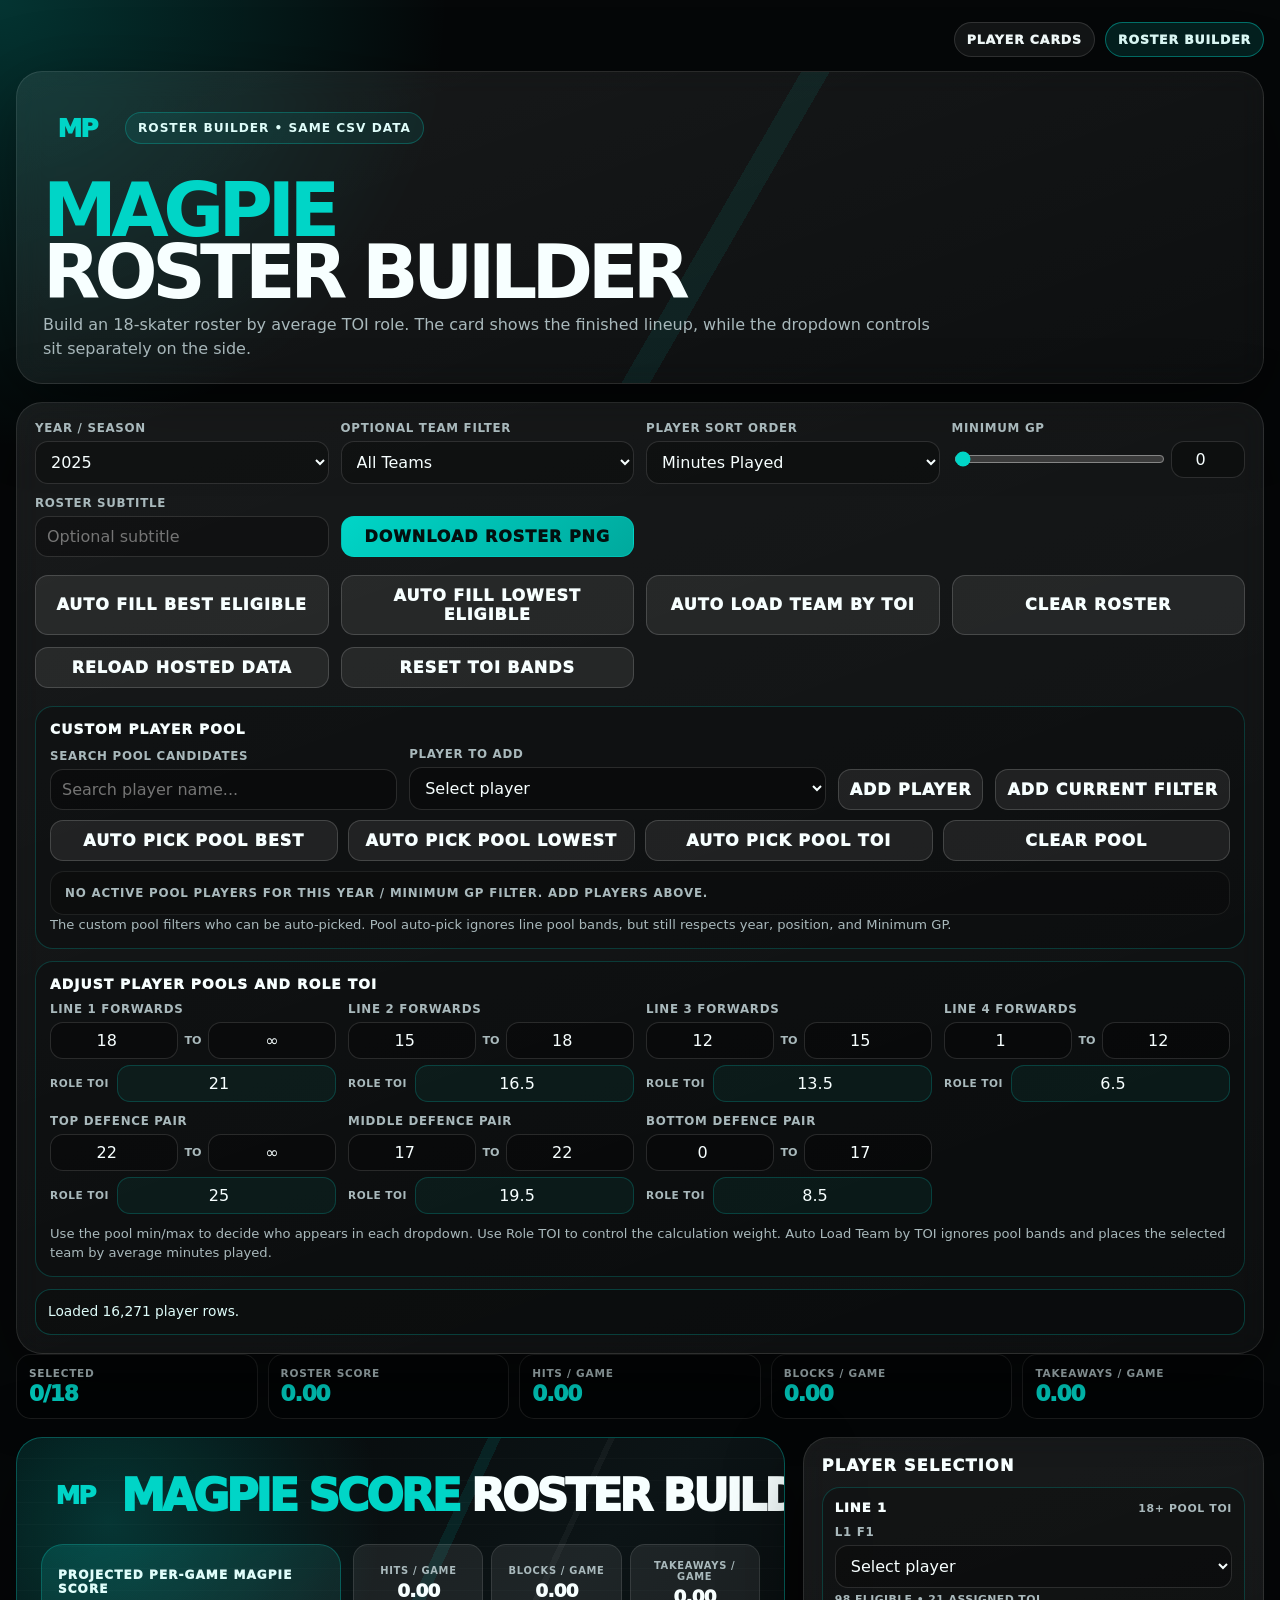
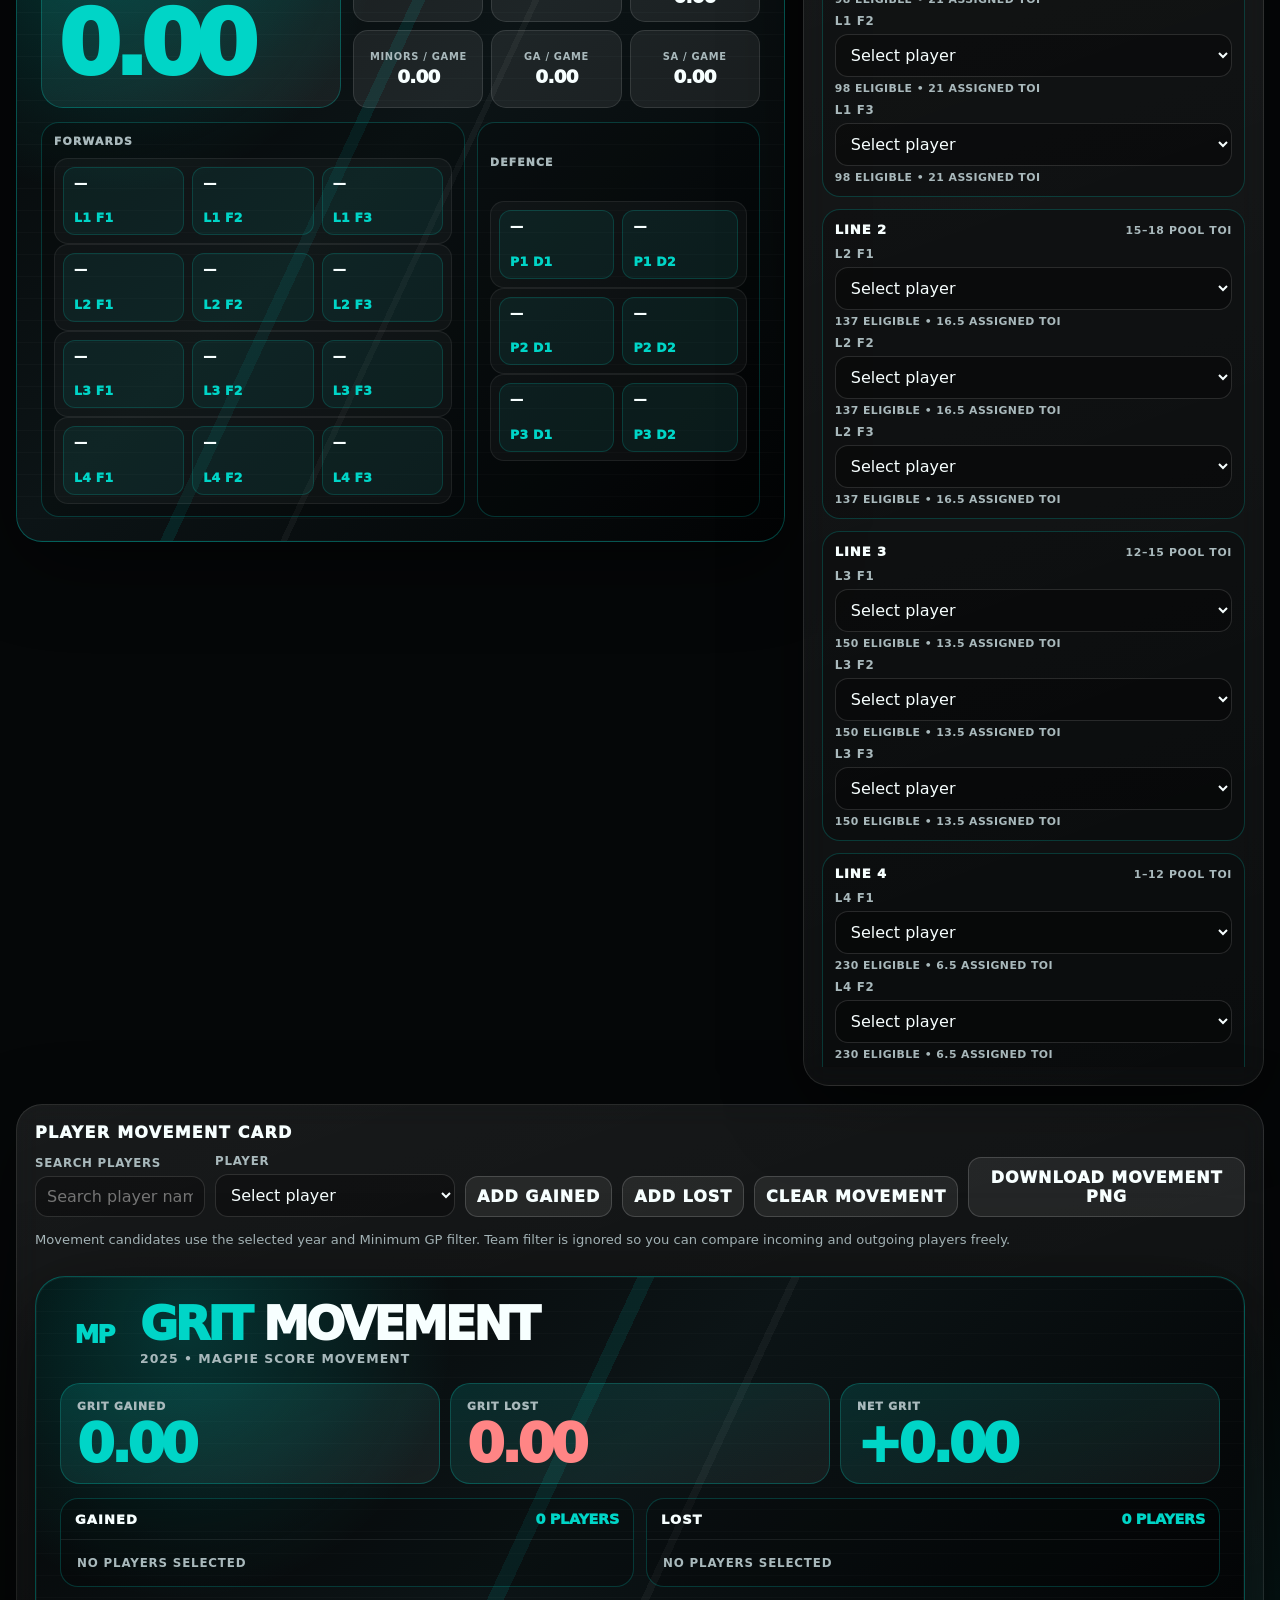
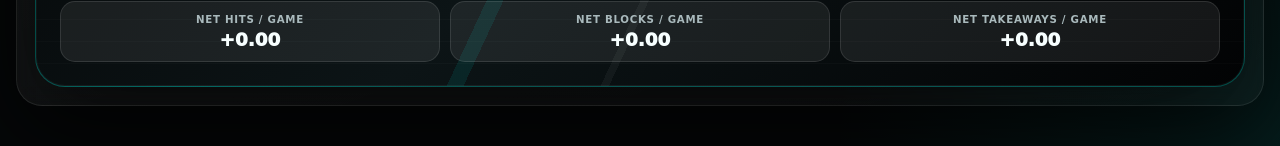
==== roster-builder.html @ d76a2ea8 "Update roster-builder.html" ====
<!DOCTYPE html>
<html lang="en">
<head>
  <meta charset="UTF-8" />
  <meta name="viewport" content="width=device-width, initial-scale=1.0" />
  <title>Magpie Score Roster Builder</title>
  <style>
    :root {
      --black: #050708;
      --black-2: #0b1012;
      --white: #f7ffff;
      --muted: #a9b9bc;
      --teal: #00d5c7;
      --teal-dark: #008b82;
      --border: rgba(0,213,199,.28);
      --shadow: 0 24px 80px rgba(0,0,0,.45);
    }

    * { box-sizing: border-box; }
    html, body { min-height: 100%; }
    body {
      margin: 0;
      font-family: Inter, ui-sans-serif, system-ui, -apple-system, BlinkMacSystemFont, "Segoe UI", sans-serif;
      background:
        radial-gradient(circle at top left, rgba(0,213,199,.22), transparent 28rem),
        radial-gradient(circle at bottom right, rgba(0,213,199,.10), transparent 28rem),
        var(--black);
      color: var(--white);
    }

    .wrap { width: min(100vw - 32px, 1500px); margin: 0 auto; padding: 22px 0 40px; }
    .site-nav {
      display: flex;
      justify-content: flex-end;
      gap: 10px;
      margin-bottom: 14px;
      flex-wrap: wrap;
    }
    .site-nav a {
      color: var(--white);
      text-decoration: none;
      text-transform: uppercase;
      letter-spacing: .07em;
      font-weight: 950;
      font-size: .78rem;
      border: 1px solid rgba(255,255,255,.13);
      background: rgba(255,255,255,.06);
      border-radius: 999px;
      padding: 9px 12px;
    }
    .site-nav a.active {
      border-color: rgba(0,213,199,.45);
      background: rgba(0,213,199,.12);
      color: #dffdfa;
    }

    .hero, .panel, .roster-card {
      border: 1px solid rgba(255,255,255,.1);
      background: linear-gradient(160deg, rgba(255,255,255,.08), rgba(255,255,255,.035));
      border-radius: 26px;
      box-shadow: var(--shadow);
      backdrop-filter: blur(14px);
    }

    .hero {
      padding: 22px 26px;
      position: relative;
      overflow: hidden;
      margin-bottom: 18px;
    }
    .hero:before {
      content: "";
      position: absolute;
      inset: 0;
      background: linear-gradient(120deg, transparent 0 55%, rgba(0,213,199,.08) 55% 57%, transparent 57%);
      pointer-events: none;
    }
    .brand-row { position: relative; display: flex; gap: 14px; align-items: center; }
    .brand-logo, .card-logo {
      width: 68px;
      height: 68px;
      display: grid;
      place-items: center;
      overflow: visible;
      flex: 0 0 68px;
    }
    .brand-logo img, .card-logo img {
      width: 100%;
      height: 100%;
      object-fit: contain;
      display: block;
    }
    .brand-logo span, .card-logo span {
      color: var(--teal);
      font-weight: 1000;
      font-size: 1.55rem;
      letter-spacing: -.08em;
    }
    .pill {
      display: inline-flex;
      align-items: center;
      border: 1px solid rgba(0,213,199,.28);
      background: rgba(0,213,199,.09);
      color: #dffdfa;
      padding: 8px 12px;
      border-radius: 999px;
      text-transform: uppercase;
      letter-spacing: .08em;
      font-weight: 900;
      font-size: .76rem;
    }
    h1 {
      position: relative;
      z-index: 1;
      margin: 18px 0 8px;
      font-size: clamp(2.4rem, 5.8vw, 5.4rem);
      line-height: .84;
      letter-spacing: -.075em;
      text-transform: uppercase;
    }
    h1 .accent { color: var(--teal); }
    .tagline {
      position: relative;
      z-index: 1;
      max-width: 900px;
      color: var(--muted);
      line-height: 1.5;
      margin: 0;
    }

    .top-controls {
      display: grid;
      grid-template-columns: repeat(4, minmax(0, 1fr));
      gap: 12px;
      margin-bottom: 18px;
    }
    .panel { padding: 18px; }
    label {
      display: block;
      color: var(--muted);
      font-size: .74rem;
      font-weight: 850;
      text-transform: uppercase;
      letter-spacing: .06em;
      margin: 0 0 6px;
    }
    input, select, button {
      font: inherit;
      border-radius: 13px;
      border: 1px solid rgba(255,255,255,.13);
      background: rgba(0,0,0,.26);
      color: var(--white);
      padding: 10px 11px;
      width: 100%;
      min-width: 0;
    }
    button {
      cursor: pointer;
      border: 1px solid rgba(0,213,199,.45);
      background: linear-gradient(135deg, var(--teal), #00a99d);
      color: #03100f;
      font-weight: 1000;
      text-transform: uppercase;
      letter-spacing: .06em;
      transition: transform .12s ease, filter .12s ease;
    }
    button:hover { transform: translateY(-1px); filter: brightness(1.05); }
    button.secondary { background: rgba(255,255,255,.075); color: var(--white); border-color: rgba(255,255,255,.16); }
    .mini-note { color: var(--muted); font-size: .82rem; line-height: 1.45; }

    .summary-grid {
      display: grid;
      grid-template-columns: repeat(5, minmax(0, 1fr));
      gap: 10px;
      margin-bottom: 18px;
    }
    .metric {
      border: 1px solid rgba(255,255,255,.1);
      background: rgba(0,0,0,.24);
      border-radius: 15px;
      padding: 12px;
    }
    .metric .k {
      color: var(--muted);
      text-transform: uppercase;
      letter-spacing: .07em;
      font-size: .66rem;
      font-weight: 900;
    }
    .metric .v {
      color: var(--teal);
      font-weight: 1000;
      font-size: 1.35rem;
      letter-spacing: -.05em;
      margin-top: 2px;
    }

    .builder-grid {
      display: grid;
      grid-template-columns: minmax(0, 1.25fr) minmax(360px, .75fr);
      gap: 18px;
      align-items: start;
    }

    .roster-card {
      position: relative;
      overflow: hidden;
      padding: 24px;
      background:
        radial-gradient(circle at 12% 12%, rgba(0,213,199,.21), transparent 17rem),
        linear-gradient(135deg, #050708 0%, #0c1416 47%, #020304 100%);
      border-color: rgba(0,213,199,.34);
    }
    .roster-card:before {
      content: "";
      position: absolute;
      inset: 0;
      background:
        linear-gradient(115deg, transparent 0 43%, rgba(0,213,199,.14) 43% 44.2%, transparent 44.2% 54%, rgba(255,255,255,.06) 54% 54.6%, transparent 54.6%),
        repeating-linear-gradient(0deg, rgba(255,255,255,.033) 0 1px, transparent 1px 22px);
      opacity: .72;
      pointer-events: none;
    }
    .roster-card-content {
      position: relative;
      z-index: 1;
      display: grid;
      gap: 14px;
    }
    .roster-card-top {
      display: flex;
      align-items: center;
      gap: 12px;
      min-width: 0;
    }
    .card-title {
      font-size: clamp(2rem, 4vw, 3.65rem);
      line-height: .9;
      font-weight: 1000;
      letter-spacing: -.065em;
      text-transform: uppercase;
      color: var(--white);
    }
    .card-subtitle {
      margin-top: 4px;
      color: var(--muted);
      text-transform: uppercase;
      letter-spacing: .08em;
      font-weight: 900;
      font-size: .78rem;
    }

    .card-main-grid {
      display: grid;
      grid-template-columns: minmax(0, .85fr) minmax(0, 1.15fr);
      gap: 12px;
      align-items: stretch;
    }
    .score-panel {
      padding: 16px;
      border-radius: 22px;
      background: linear-gradient(160deg, rgba(0,213,199,.16), rgba(255,255,255,.06));
      border: 1px solid rgba(0,213,199,.28);
      display: flex;
      flex-direction: column;
      justify-content: center;
      min-height: 170px;
    }
    .score-label {
      color: #dffdfa;
      font-size: .75rem;
      text-transform: uppercase;
      letter-spacing: .09em;
      font-weight: 1000;
    }
    .score-value {
      margin-top: 10px;
      color: var(--teal);
      font-size: clamp(3.6rem, 7vw, 6.25rem);
      line-height: .86;
      font-weight: 1000;
      letter-spacing: -.08em;
    }
    .score-note {
      margin-top: 8px;
      color: var(--white);
      font-size: .76rem;
      text-transform: uppercase;
      letter-spacing: .06em;
      font-weight: 900;
    }
    .stat-grid {
      display: grid;
      grid-template-columns: repeat(3, minmax(0, 1fr));
      gap: 8px;
    }
    .stat-box {
      padding: 10px;
      min-height: 78px;
      border-radius: 15px;
      background: rgba(255,255,255,.075);
      border: 1px solid rgba(255,255,255,.11);
      text-align: center;
      display: flex;
      flex-direction: column;
      justify-content: center;
    }
    .stat-label {
      color: var(--muted);
      font-size: .62rem;
      text-transform: uppercase;
      letter-spacing: .07em;
      font-weight: 900;
    }
    .stat-value {
      margin-top: 6px;
      color: var(--white);
      font-size: 1.15rem;
      line-height: 1;
      font-weight: 1000;
      letter-spacing: -.04em;
    }

    .lineup-card-grid {
      display: grid;
      grid-template-columns: minmax(0, 1.35fr) minmax(0, .9fr);
      gap: 12px;
    }
    .lineup-section {
      border: 1px solid rgba(0,213,199,.22);
      background: rgba(0,0,0,.20);
      border-radius: 18px;
      padding: 12px;
      display: grid;
      gap: 10px;
    }
    .lineup-section-title {
      color: var(--white);
      text-transform: uppercase;
      letter-spacing: .08em;
      font-size: .86rem;
      font-weight: 1000;
      display: flex;
      justify-content: space-between;
      gap: 10px;
      align-items: center;
    }
    .lineup-section-title span:last-child {
      color: var(--muted);
      font-size: .68rem;
      white-space: nowrap;
    }
    .lineup-line {
      display: grid;
      grid-template-columns: 64px repeat(3, minmax(0, 1fr));
      gap: 8px;
      align-items: stretch;
      padding: 8px;
      border-radius: 14px;
      background: rgba(255,255,255,.035);
      border: 1px solid rgba(255,255,255,.07);
    }
    .lineup-line.defence {
      grid-template-columns: 64px repeat(2, minmax(0, 1fr));
    }
    .line-label {
      color: var(--muted);
      text-transform: uppercase;
      letter-spacing: .08em;
      font-weight: 1000;
      font-size: .68rem;
      align-self: center;
    }
    .player-pill {
      min-width: 0;
      border-radius: 12px;
      padding: 8px 9px;
      background: rgba(0,213,199,.07);
      border: 1px solid rgba(0,213,199,.18);
    }
    .player-name {
      color: var(--white);
      font-weight: 950;
      font-size: .82rem;
      line-height: 1.05;
      white-space: nowrap;
      overflow: hidden;
      text-overflow: ellipsis;
    }
    .player-meta {
      margin-top: 4px;
      color: var(--muted);
      font-size: .66rem;
      font-weight: 850;
      text-transform: uppercase;
      letter-spacing: .04em;
      white-space: nowrap;
      overflow: hidden;
      text-overflow: ellipsis;
    }

    .selection-panel {
      display: grid;
      gap: 12px;
      max-height: 1180px;
      overflow: auto;
    }
    .section-title {
      margin: 0 0 12px;
      color: var(--white);
      text-transform: uppercase;
      letter-spacing: .08em;
      font-size: 1rem;
      font-weight: 1000;
    }
    .selector-group {
      border: 1px solid rgba(0,213,199,.22);
      background: rgba(0,0,0,.20);
      border-radius: 18px;
      padding: 12px;
    }
    .selector-group-head {
      display: flex;
      justify-content: space-between;
      gap: 10px;
      align-items: baseline;
      margin-bottom: 10px;
    }
    .selector-title {
      color: var(--white);
      text-transform: uppercase;
      letter-spacing: .07em;
      font-size: .82rem;
      font-weight: 1000;
    }
    .selector-band {
      color: var(--muted);
      text-transform: uppercase;
      letter-spacing: .06em;
      font-size: .68rem;
      font-weight: 900;
      white-space: nowrap;
    }
    .selector-slot {
      margin-top: 8px;
    }
    .slot-meta {
      margin-top: 5px;
      color: var(--muted);
      font-size: .68rem;
      font-weight: 850;
      text-transform: uppercase;
      letter-spacing: .04em;
      min-height: 1.1em;
      white-space: nowrap;
      overflow: hidden;
      text-overflow: ellipsis;
    }

    .status-box {
      margin-top: 12px;
      padding: 12px;
      border-radius: 16px;
      background: rgba(0,0,0,.22);
      border: 1px solid rgba(0,213,199,.25);
      color: #dffdfa;
      font-size: .86rem;
      line-height: 1.45;
      display: none;
    }


    .card-title .accent { color: var(--teal); }
    .card-subtitle {
      display: block !important;
      margin-top: 6px !important;
      min-height: 0;
    }
    .card-subtitle:empty {
      display: none !important;
    }

    .lineup-line {
      grid-template-columns: repeat(3, minmax(0, 1fr)) !important;
    }
    .lineup-line.defence {
      grid-template-columns: repeat(2, minmax(0, 1fr)) !important;
    }
    .line-label {
      display: none !important;
    }
    .player-pill {
      padding: 9px 10px !important;
      min-height: 58px;
      display: flex;
      flex-direction: column;
      justify-content: center;
    }
    .player-name {
      white-space: normal !important;
      overflow: visible !important;
      text-overflow: initial !important;
      display: -webkit-box;
      -webkit-line-clamp: 2;
      -webkit-box-orient: vertical;
      line-height: 1.05 !important;
      min-height: 2.1em;
    }
    .player-meta {
      margin-top: 6px !important;
      font-size: .78rem !important;
      color: var(--teal) !important;
      letter-spacing: .02em !important;
      font-weight: 1000 !important;
    }


    /* Roster builder title and compact score-note cleanup */
    .roster-card .card-title {
      font-size: clamp(1.8rem, 3.45vw, 3.1rem) !important;
      line-height: .9 !important;
      white-space: nowrap !important;
      letter-spacing: -.07em !important;
    }
    .roster-card-top {
      align-items: center !important;
    }
    .score-note {
      display: none !important;
    }
    .score-panel {
      min-height: 150px !important;
    }


    .toi-panel {
      margin-top: 12px;
      padding: 14px;
      border-radius: 18px;
      background: rgba(0,0,0,.20);
      border: 1px solid rgba(0,213,199,.22);
    }
    .toi-panel-title {
      margin-bottom: 10px;
      color: var(--white);
      text-transform: uppercase;
      letter-spacing: .08em;
      font-size: .86rem;
      font-weight: 1000;
    }
    .toi-grid {
      display: grid;
      grid-template-columns: repeat(4, minmax(0, 1fr));
      gap: 12px;
      margin-bottom: 10px;
    }
    .range-row {
      display: grid;
      grid-template-columns: minmax(0, 1fr) auto minmax(0, 1fr);
      gap: 6px;
      align-items: center;
    }
    .range-row span {
      color: var(--muted);
      text-transform: uppercase;
      font-size: .7rem;
      font-weight: 900;
    }
    .range-row input {
      padding: 8px 9px;
      text-align: center;
    }


    .role-row {
      display: grid;
      grid-template-columns: auto minmax(0, 1fr);
      gap: 8px;
      align-items: center;
      margin-top: 6px;
    }
    .role-row span {
      color: var(--muted);
      text-transform: uppercase;
      font-size: .66rem;
      font-weight: 900;
      letter-spacing: .05em;
      white-space: nowrap;
    }
    .role-row input {
      padding: 8px 9px;
      text-align: center;
      border-color: rgba(0,213,199,.22);
      background: rgba(0,213,199,.06);
    }


    .gp-filter-wrap {
      display: grid;
      grid-template-columns: minmax(0, 1fr) 74px;
      gap: 8px;
      align-items: center;
    }
    .gp-filter-wrap input[type="range"] {
      padding: 0;
      accent-color: var(--teal);
    }
    .gp-filter-wrap input[type="number"] {
      text-align: center;
      padding: 8px 9px;
    }


    .pool-panel {
      margin-top: 12px;
      padding: 14px;
      border-radius: 18px;
      background: rgba(0,0,0,.20);
      border: 1px solid rgba(0,213,199,.22);
    }
    .pool-panel-title {
      margin-bottom: 10px;
      color: var(--white);
      text-transform: uppercase;
      letter-spacing: .08em;
      font-size: .86rem;
      font-weight: 1000;
    }
    .pool-controls {
      display: grid;
      grid-template-columns: minmax(170px, 1fr) minmax(220px, 1.2fr) auto auto;
      gap: 12px;
      align-items: end;
    }
    .pool-actions {
      display: grid;
      grid-template-columns: repeat(4, minmax(0, 1fr));
      gap: 10px;
      margin-top: 10px;
    }
    .pool-list {
      margin-top: 10px;
      display: flex;
      flex-wrap: wrap;
      gap: 8px;
      min-height: 42px;
      padding: 8px;
      border-radius: 14px;
      background: rgba(0,0,0,.18);
      border: 1px solid rgba(255,255,255,.08);
    }
    .pool-chip {
      display: inline-flex;
      align-items: center;
      gap: 8px;
      max-width: 280px;
      padding: 7px 9px;
      border-radius: 999px;
      background: rgba(0,213,199,.10);
      border: 1px solid rgba(0,213,199,.24);
      color: var(--white);
      font-size: .78rem;
      font-weight: 850;
      white-space: nowrap;
    }
    .pool-chip span {
      overflow: hidden;
      text-overflow: ellipsis;
    }
    .pool-chip button {
      width: auto;
      padding: 2px 7px;
      border-radius: 999px;
      background: rgba(255,255,255,.08);
      color: var(--white);
      border-color: rgba(255,255,255,.14);
      font-size: .72rem;
      letter-spacing: 0;
      text-transform: none;
    }
    .pool-empty {
      color: var(--muted);
      text-transform: uppercase;
      letter-spacing: .07em;
      font-size: .74rem;
      font-weight: 900;
      padding: 6px;
    }


    .movement-panel {
      margin-top: 18px;
      display: grid;
      gap: 14px;
    }
    .movement-controls {
      display: grid;
      grid-template-columns: minmax(170px, 1fr) minmax(240px, 1.4fr) repeat(4, auto);
      gap: 10px;
      align-items: end;
    }
    .movement-card {
      position: relative;
      overflow: hidden;
      padding: 24px;
      border-radius: 30px;
      background:
        radial-gradient(circle at 12% 12%, rgba(0,213,199,.21), transparent 17rem),
        linear-gradient(135deg, #050708 0%, #0c1416 47%, #020304 100%);
      border: 1px solid rgba(0,213,199,.34);
      box-shadow: 0 30px 95px rgba(0,0,0,.56), inset 0 0 0 1px rgba(255,255,255,.04);
    }
    .movement-card:before {
      content: "";
      position: absolute;
      inset: 0;
      background:
        linear-gradient(115deg, transparent 0 43%, rgba(0,213,199,.14) 43% 44.2%, transparent 44.2% 54%, rgba(255,255,255,.06) 54% 54.6%, transparent 54.6%),
        repeating-linear-gradient(0deg, rgba(255,255,255,.033) 0 1px, transparent 1px 22px);
      opacity: .72;
      pointer-events: none;
    }
    .movement-card-content {
      position: relative;
      z-index: 1;
      display: grid;
      gap: 14px;
    }
    .movement-top {
      display: flex;
      gap: 12px;
      align-items: center;
      min-width: 0;
    }
    .movement-title {
      color: var(--white);
      font-size: clamp(1.85rem, 3.6vw, 3.35rem);
      line-height: .9;
      font-weight: 1000;
      letter-spacing: -.065em;
      text-transform: uppercase;
    }
    .movement-title .accent { color: var(--teal); }
    .movement-subtitle {
      margin-top: 5px;
      color: var(--muted);
      text-transform: uppercase;
      letter-spacing: .08em;
      font-size: .78rem;
      font-weight: 900;
    }
    .movement-summary {
      display: grid;
      grid-template-columns: repeat(3, minmax(0, 1fr));
      gap: 10px;
    }
    .movement-score-box {
      padding: 16px;
      border-radius: 20px;
      background: linear-gradient(160deg, rgba(0,213,199,.14), rgba(255,255,255,.055));
      border: 1px solid rgba(0,213,199,.25);
    }
    .movement-score-label {
      color: var(--muted);
      text-transform: uppercase;
      letter-spacing: .08em;
      font-size: .68rem;
      font-weight: 1000;
    }
    .movement-score-value {
      margin-top: 8px;
      color: var(--teal);
      font-size: clamp(2rem, 4.2vw, 3.6rem);
      line-height: .86;
      font-weight: 1000;
      letter-spacing: -.07em;
    }
    .movement-score-value.negative { color: #ff8585; }
    .movement-lists {
      display: grid;
      grid-template-columns: minmax(0, 1fr) minmax(0, 1fr);
      gap: 12px;
    }
    .movement-list-card {
      border: 1px solid rgba(0,213,199,.22);
      background: rgba(0,0,0,.20);
      border-radius: 18px;
      overflow: hidden;
      min-width: 0;
    }
    .movement-list-head {
      display: flex;
      justify-content: space-between;
      gap: 10px;
      align-items: baseline;
      padding: 12px 14px;
      border-bottom: 1px solid rgba(255,255,255,.08);
      color: var(--white);
      text-transform: uppercase;
      letter-spacing: .08em;
      font-size: .82rem;
      font-weight: 1000;
    }
    .movement-list-head span:last-child {
      color: var(--teal);
      font-size: .9rem;
      letter-spacing: -.02em;
    }
    .movement-player-row {
      display: grid;
      grid-template-columns: minmax(0, 1fr) auto;
      gap: 10px;
      align-items: center;
      padding: 9px 14px;
      border-bottom: 1px solid rgba(255,255,255,.065);
    }
    .movement-player-row:last-child { border-bottom: 0; }
    .movement-player-name {
      color: var(--white);
      font-weight: 950;
      font-size: .88rem;
      line-height: 1.1;
      white-space: nowrap;
      overflow: hidden;
      text-overflow: ellipsis;
    }
    .movement-player-meta {
      margin-top: 3px;
      color: var(--muted);
      text-transform: uppercase;
      letter-spacing: .05em;
      font-size: .66rem;
      font-weight: 850;
    }
    .movement-player-score {
      color: var(--teal);
      font-size: 1rem;
      font-weight: 1000;
      letter-spacing: -.03em;
      white-space: nowrap;
    }
    .movement-empty {
      padding: 16px;
      color: var(--muted);
      text-transform: uppercase;
      letter-spacing: .07em;
      font-size: .74rem;
      font-weight: 900;
    }
    .movement-stat-grid {
      display: grid;
      grid-template-columns: repeat(3, minmax(0, 1fr));
      gap: 10px;
    }
    .movement-stat {
      padding: 11px;
      border-radius: 15px;
      background: rgba(255,255,255,.075);
      border: 1px solid rgba(255,255,255,.11);
      text-align: center;
    }
    .movement-stat-label {
      color: var(--muted);
      font-size: .64rem;
      text-transform: uppercase;
      letter-spacing: .07em;
      font-weight: 900;
    }
    .movement-stat-value {
      margin-top: 6px;
      color: var(--white);
      font-size: 1.15rem;
      line-height: 1;
      font-weight: 1000;
    }

    @media (max-width: 1200px) {
      .builder-grid, .card-main-grid, .lineup-card-grid { grid-template-columns: 1fr; }
      .selection-panel { max-height: none; }
      .top-controls, .summary-grid { grid-template-columns: repeat(2, minmax(0, 1fr)); }
      .pool-controls, .pool-actions { grid-template-columns: repeat(2, minmax(0, 1fr)); }
      .movement-controls { grid-template-columns: repeat(2, minmax(0, 1fr)); }
      .movement-lists { grid-template-columns: 1fr; }
      .toi-grid { grid-template-columns: repeat(2, minmax(0, 1fr)); }
    }
    @media (max-width: 720px) {
      .wrap { width: min(100vw - 22px, 1440px); padding-top: 14px; }
      .top-controls, .summary-grid, .stat-grid, .toi-grid, .pool-controls, .pool-actions, .movement-controls, .movement-summary, .movement-stat-grid { grid-template-columns: 1fr; }
      .lineup-line, .lineup-line.defence { grid-template-columns: 1fr; }
      .line-label { align-self: start; }
      .card-logo, .brand-logo { width: 58px; height: 58px; flex-basis: 58px; }
    }
  </style>
</head>
<body>
  <div class="wrap">
    <nav class="site-nav">
      <a href="index.html">Player Cards</a>
      <a href="roster-builder.html" class="active">Roster Builder</a>
    </nav>

    <header class="hero">
      <div class="brand-row">
        <div class="brand-logo" id="heroLogo"><span>MP</span></div>
        <div><div class="pill">Roster Builder • Same CSV Data</div></div>
      </div>
      <h1><span class="accent">Magpie</span><br />Roster Builder</h1>
      <p class="tagline">Build an 18-skater roster by average TOI role. The card shows the finished lineup, while the dropdown controls sit separately on the side.</p>
    </header>

    <section class="panel">
      <div class="top-controls">
        <div>
          <label for="yearSelect">Year / Season</label>
          <select id="yearSelect"><option value="">Loading...</option></select>
        </div>
        <div>
          <label for="teamFilter">Optional Team Filter</label>
          <select id="teamFilter"><option value="">All Teams</option></select>
        </div>
        <div>
          <label for="sortOrder">Player Sort Order</label>
          <select id="sortOrder">
            <option value="toi">Minutes Played</option>
            <option value="score">Magpie Score</option>
            <option value="alpha">Alphabetical</option>
          </select>
        </div>
        <div>
          <label for="minGpFilter">Minimum GP</label>
          <div class="gp-filter-wrap">
            <input id="minGpFilter" type="range" min="0" max="82" step="1" value="0" />
            <input id="minGpNumber" type="number" min="0" max="82" step="1" value="0" />
          </div>
        </div>
<div>
          <label for="rosterSubtitle">Roster Subtitle</label>
          <input id="rosterSubtitle" placeholder="Optional subtitle" />
        </div>
        <div style="align-self:end;">
          <button id="downloadRosterBtn" type="button">Download Roster PNG</button>
        </div>
      </div>
      <div class="top-controls">
        <button class="secondary" id="autoFillBtn" type="button">Auto Fill Best Eligible</button>
        <button class="secondary" id="autoFillLowestBtn" type="button">Auto Fill Lowest Eligible</button>
        <button class="secondary" id="autoLoadTeamToiBtn" type="button">Auto Load Team by TOI</button>
        <button class="secondary" id="clearRosterBtn" type="button">Clear Roster</button>
        <button class="secondary" id="reloadDataBtn" type="button">Reload Hosted Data</button>
        <button class="secondary" id="resetToiBtn" type="button">Reset TOI Bands</button>
      </div>

      <div class="pool-panel">
        <div class="pool-panel-title">Custom Player Pool</div>
        <div class="pool-controls">
          <div>
            <label for="poolSearch">Search Pool Candidates</label>
            <input id="poolSearch" placeholder="Search player name..." />
          </div>
          <div>
            <label for="poolCandidateSelect">Player to Add</label>
            <select id="poolCandidateSelect"><option value="">Select player</option></select>
          </div>
          <div style="align-self:end;">
            <button class="secondary" id="addPoolPlayerBtn" type="button">Add Player</button>
          </div>
          <div style="align-self:end;">
            <button class="secondary" id="addCurrentFilterPoolBtn" type="button">Add Current Filter</button>
          </div>
        </div>
        <div class="pool-actions">
          <button class="secondary" id="autoPoolBestBtn" type="button">Auto Pick Pool Best</button>
          <button class="secondary" id="autoPoolLowestBtn" type="button">Auto Pick Pool Lowest</button>
          <button class="secondary" id="autoPoolToiBtn" type="button">Auto Pick Pool TOI</button>
          <button class="secondary" id="clearPoolBtn" type="button">Clear Pool</button>
        </div>
        <div class="pool-list" id="customPoolList"></div>
        <div class="mini-note">The custom pool filters who can be auto-picked. Pool auto-pick ignores line pool bands, but still respects year, position, and Minimum GP.</div>
      </div>

      <div class="toi-panel">
        <div class="toi-panel-title">Adjust Player Pools and Role TOI</div>
        <div class="toi-grid">
          <div>
            <label>Line 1 Forwards</label>
            <div class="range-row"><input id="toi_f1_min" type="number" step="0.1" value="18"><span>to</span><input id="toi_f1_max" type="text" value="∞"></div><div class="role-row"><span>Role TOI</span><input id="role_f1" type="number" step="0.1" value="21"></div>
          </div>
          <div>
            <label>Line 2 Forwards</label>
            <div class="range-row"><input id="toi_f2_min" type="number" step="0.1" value="15"><span>to</span><input id="toi_f2_max" type="number" step="0.1" value="18"></div><div class="role-row"><span>Role TOI</span><input id="role_f2" type="number" step="0.1" value="16.5"></div>
          </div>
          <div>
            <label>Line 3 Forwards</label>
            <div class="range-row"><input id="toi_f3_min" type="number" step="0.1" value="12"><span>to</span><input id="toi_f3_max" type="number" step="0.1" value="15"></div><div class="role-row"><span>Role TOI</span><input id="role_f3" type="number" step="0.1" value="13.5"></div>
          </div>
          <div>
            <label>Line 4 Forwards</label>
            <div class="range-row"><input id="toi_f4_min" type="number" step="0.1" value="1"><span>to</span><input id="toi_f4_max" type="number" step="0.1" value="12"></div><div class="role-row"><span>Role TOI</span><input id="role_f4" type="number" step="0.1" value="6.5"></div>
          </div>
          <div>
            <label>Top Defence Pair</label>
            <div class="range-row"><input id="toi_d1_min" type="number" step="0.1" value="22"><span>to</span><input id="toi_d1_max" type="text" value="∞"></div><div class="role-row"><span>Role TOI</span><input id="role_d1" type="number" step="0.1" value="25"></div>
          </div>
          <div>
            <label>Middle Defence Pair</label>
            <div class="range-row"><input id="toi_d2_min" type="number" step="0.1" value="17"><span>to</span><input id="toi_d2_max" type="number" step="0.1" value="22"></div><div class="role-row"><span>Role TOI</span><input id="role_d2" type="number" step="0.1" value="19.5"></div>
          </div>
          <div>
            <label>Bottom Defence Pair</label>
            <div class="range-row"><input id="toi_d3_min" type="number" step="0.1" value="0"><span>to</span><input id="toi_d3_max" type="number" step="0.1" value="17"></div><div class="role-row"><span>Role TOI</span><input id="role_d3" type="number" step="0.1" value="8.5"></div>
          </div>
        </div>
        <div class="mini-note">Use the pool min/max to decide who appears in each dropdown. Use Role TOI to control the calculation weight. Auto Load Team by TOI ignores pool bands and places the selected team by average minutes played.</div>
      </div>
      <div class="status-box" id="statusBox"></div>
    </section>

    <div class="summary-grid" id="summaryGrid">
      <div class="metric"><div class="k">Selected</div><div class="v" id="selectedCount">0/18</div></div>
      <div class="metric"><div class="k">Roster Score</div><div class="v" id="summaryScore">0.00</div></div>
      <div class="metric"><div class="k">Hits / Game</div><div class="v" id="summaryHits">0.00</div></div>
      <div class="metric"><div class="k">Blocks / Game</div><div class="v" id="summaryBlocks">0.00</div></div>
      <div class="metric"><div class="k">Takeaways / Game</div><div class="v" id="summaryTakeaways">0.00</div></div>
    </div>

    <main class="builder-grid">
      <section class="roster-card" id="rosterCard">
        <div class="roster-card-content">
          <div class="roster-card-top">
            <div class="card-logo" id="cardLogo"><span>MP</span></div>
            <div>
              <div class="card-title" id="cardTitle"><span class="accent">Magpie Score</span> <span>Roster Builder</span></div>
              <div class="card-subtitle" id="cardSubtitle"></div>
            </div>
          </div>

          <div class="card-main-grid">
            <div class="score-panel">
              <div class="score-label">Projected Per-Game Magpie Score</div>
              <div class="score-value" id="cardScore">0.00</div>
              <div class="score-note" id="cardScoreNote">0 of 18 skaters selected</div>
            </div>

            <div class="stat-grid">
              <div class="stat-box"><div class="stat-label">Hits / Game</div><div class="stat-value" id="cardHits">0.00</div></div>
              <div class="stat-box"><div class="stat-label">Blocks / Game</div><div class="stat-value" id="cardBlocks">0.00</div></div>
              <div class="stat-box"><div class="stat-label">Takeaways / Game</div><div class="stat-value" id="cardTakeaways">0.00</div></div>
              <div class="stat-box"><div class="stat-label">Minors / Game</div><div class="stat-value" id="cardMinors">0.00</div></div>
              <div class="stat-box"><div class="stat-label">GA / Game</div><div class="stat-value" id="cardGA">0.00</div></div>
              <div class="stat-box"><div class="stat-label">SA / Game</div><div class="stat-value" id="cardSARate">0.00</div></div>
            </div>
          </div>

          <div class="lineup-card-grid">
            <div class="lineup-section">
              <div class="lineup-section-title"><span>Forwards</span></div>
              <div id="cardForwardLines"></div>
            </div>
            <div class="lineup-section">
              <div class="lineup-section-title"><span>Defence</span></div>
              <div id="cardDefencePairs"></div>
            </div>
          </div>
        </div>
      </section>

      <aside class="panel">
        <h2 class="section-title">Player Selection</h2>
        <div class="selection-panel" id="selectionPanel"></div>
      </aside>
    </main>

    <section class="panel movement-panel">
      <div>
        <h2 class="section-title">Player Movement Card</h2>
        <div class="movement-controls">
          <div>
            <label for="movementSearch">Search Players</label>
            <input id="movementSearch" placeholder="Search player name..." />
          </div>
          <div>
            <label for="movementPlayerSelect">Player</label>
            <select id="movementPlayerSelect"><option value="">Select player</option></select>
          </div>
          <button class="secondary" id="addGainedBtn" type="button">Add Gained</button>
          <button class="secondary" id="addLostBtn" type="button">Add Lost</button>
          <button class="secondary" id="clearMovementBtn" type="button">Clear Movement</button>
          <button class="secondary" id="downloadMovementBtn" type="button">Download Movement PNG</button>
        </div>
        <p class="mini-note">Movement candidates use the selected year and Minimum GP filter. Team filter is ignored so you can compare incoming and outgoing players freely.</p>
      </div>

      <article class="movement-card" id="movementCard">
        <div class="movement-card-content">
          <div class="movement-top">
            <div class="card-logo" id="movementLogo"><span>MP</span></div>
            <div>
              <div class="movement-title"><span class="accent">Grit</span> Movement</div>
              <div class="movement-subtitle" id="movementSubtitle">Select gained and lost players</div>
            </div>
          </div>

          <div class="movement-summary">
            <div class="movement-score-box">
              <div class="movement-score-label">Grit Gained</div>
              <div class="movement-score-value" id="movementGainedScore">0.00</div>
            </div>
            <div class="movement-score-box">
              <div class="movement-score-label">Grit Lost</div>
              <div class="movement-score-value negative" id="movementLostScore">0.00</div>
            </div>
            <div class="movement-score-box">
              <div class="movement-score-label">Net Grit</div>
              <div class="movement-score-value" id="movementNetScore">0.00</div>
            </div>
          </div>

          <div class="movement-lists">
            <div class="movement-list-card">
              <div class="movement-list-head"><span>Gained</span><span id="movementGainedCount">0 Players</span></div>
              <div id="movementGainedList"></div>
            </div>
            <div class="movement-list-card">
              <div class="movement-list-head"><span>Lost</span><span id="movementLostCount">0 Players</span></div>
              <div id="movementLostList"></div>
            </div>
          </div>

          <div class="movement-stat-grid">
            <div class="movement-stat">
              <div class="movement-stat-label">Net Hits / Game</div>
              <div class="movement-stat-value" id="movementNetHits">0.00</div>
            </div>
            <div class="movement-stat">
              <div class="movement-stat-label">Net Blocks / Game</div>
              <div class="movement-stat-value" id="movementNetBlocks">0.00</div>
            </div>
            <div class="movement-stat">
              <div class="movement-stat-label">Net Takeaways / Game</div>
              <div class="movement-stat-value" id="movementNetTakeaways">0.00</div>
            </div>
          </div>
        </div>
      </article>
    </section>

  </div>

  <script>
    const LOGO_KEY = 'magpie-score-player-magpie-logo-v1';
    let records = [];
    let aggregateCache = null;
    let selected = {};
    let rosterLoadMode = 'pool';
    let customPool = [];
    let movementGained = [];
    let movementLost = [];

    const $ = id => document.getElementById(id);
    function clean(value) { return String(value ?? '').trim(); }
    function num(value) {
      if (value === null || value === undefined || value === '') return 0;
      const n = Number(String(value).replace(/,/g, '').trim());
      return Number.isFinite(n) ? n : 0;
    }
    function escapeHtml(value) { return String(value ?? '').replace(/[&<>'"]/g, c => ({'&':'&amp;','<':'&lt;','>':'&gt;',"'":'&#39;','"':'&quot;'}[c])); }
    function escapeAttr(value) { return escapeHtml(value).replace(/`/g, '&#96;'); }
    function fmt(n, places = 2) { return Number.isFinite(n) ? n.toLocaleString(undefined, { minimumFractionDigits: places, maximumFractionDigits: places }) : '0.00'; }
    function whole(n) { return Number.isFinite(n) ? n.toLocaleString(undefined, { maximumFractionDigits: 0 }) : '0'; }
    function playerKey(value) { return clean(value).toLowerCase().replace(/\s+/g, ' '); }
    function positionShort(position) { return position === 'Defence' ? 'D' : 'F'; }

    function parseTOI(value) {
      const raw = clean(value);
      if (!raw) return 0;
      if (raw.includes(':')) {
        const parts = raw.split(':').map(Number);
        if (parts.length >= 2 && parts.every(Number.isFinite)) return parts[0] + (parts[1] / 60);
      }
      return num(raw);
    }

    function normalizePosition(value) {
      const v = clean(value).toLowerCase();
      if (['d', 'def', 'defense', 'defence', 'defenceman', 'defenseman', 'defencemen', 'defensemen'].includes(v)) return 'Defence';
      return 'Forward';
    }

    function normalizeRecord(raw = {}) {
      const player = clean(raw.Player ?? raw.player ?? raw.Name ?? raw.name);
      const year = clean(raw.Year ?? raw.year ?? raw.Season ?? raw.season) || 'Unspecified';
      const position = normalizePosition(raw.Position ?? raw.position ?? raw.Pos ?? raw.pos);
      const gp = num(raw.GP ?? raw.gp ?? raw.games ?? raw.Games ?? raw.gamesPlayed ?? raw.GamesPlayed) || 1;
      return {
        id: raw.id || `${player}-${year}-${Math.random()}`,
        year,
        player,
        playerKey: playerKey(player),
        team: clean(raw.Team ?? raw.team ?? raw.TeamName ?? raw.teamName),
        position,
        gp,
        avgtoi: parseTOI(raw.avgtoi ?? raw.AvgTOI ?? raw.AVGTOI ?? raw.toi ?? raw.TOI ?? raw.averageTOI ?? raw.AverageTOI),
        hits: num(raw.Hits ?? raw.hits ?? raw.HIT ?? raw.hit),
        blocked: num(raw.Blocked ?? raw.blocked ?? raw.Blocks ?? raw.blocks ?? raw.BLK ?? raw.blk ?? raw.blockedShots ?? raw.BlockedShots),
        takeaways: num(raw.Takeaways ?? raw.takeaways ?? raw.TKA ?? raw.tka ?? raw.TkA ?? raw.takeaway),
        minorPenalties: num(raw.minors ?? raw.Minors ?? raw.minorPenalties ?? raw.MinorPenalties ?? raw.PIM ?? raw.pim),
        goalsAgainst: num(raw.goalsagainst ?? raw.goalsAgainst ?? raw.GoalsAgainst ?? raw.GA ?? raw.ga),
        shotsAgainst: num(raw.shotsagainst ?? raw.shotsAgainst ?? raw.ShotsAgainst ?? raw.SA ?? raw.sa)
      };
    }

    function magpieScoreFor(row) {
      const numerator = num(row.blocked) + num(row.hits) + num(row.takeaways);
      const avgtoi = num(row.avgtoi);
      const shotsAgainstRate = avgtoi > 0 ? (num(row.shotsAgainst) / avgtoi) : 0;
      const denominator = shotsAgainstRate + num(row.goalsAgainst) + num(row.minorPenalties);
      return denominator > 0 ? (numerator / denominator) * 10 : 0;
    }

    function aggregateRecords() {
      if (aggregateCache) return aggregateCache;
      const map = new Map();
      for (const raw of records) {
        const r = normalizeRecord(raw);
        if (!r.player) continue;
        const key = `${r.playerKey}|${r.year}|${r.position}`;
        if (!map.has(key)) {
          map.set(key, {
            key,
            playerKey: r.playerKey,
            player: r.player,
            year: r.year,
            position: r.position,
            teams: new Set(),
            gp: 0,
            totalTOI: 0,
            hits: 0,
            blocked: 0,
            takeaways: 0,
            minorPenalties: 0,
            goalsAgainst: 0,
            shotsAgainst: 0
          });
        }
        const a = map.get(key);
        if (r.team) a.teams.add(r.team);
        a.gp += r.gp;
        a.totalTOI += r.avgtoi * r.gp;
        a.hits += r.hits;
        a.blocked += r.blocked;
        a.takeaways += r.takeaways;
        a.minorPenalties += r.minorPenalties;
        a.goalsAgainst += r.goalsAgainst;
        a.shotsAgainst += r.shotsAgainst;
      }
      aggregateCache = [...map.values()].map(a => {
        const avgtoi = a.gp > 0 ? a.totalTOI / a.gp : 0;
        const score = magpieScoreFor({ ...a, avgtoi });
        return { ...a, avgtoi, score, team: [...a.teams].join(', ') };
      });
      return aggregateCache;
    }

    function parseCSV(text) {
      const rows = [];
      let row = [], value = '', inQuotes = false;
      for (let i = 0; i < text.length; i++) {
        const c = text[i], n = text[i+1];
        if (c === '"' && inQuotes && n === '"') { value += '"'; i++; }
        else if (c === '"') inQuotes = !inQuotes;
        else if (c === ',' && !inQuotes) { row.push(value); value = ''; }
        else if ((c === '\n' || c === '\r') && !inQuotes) {
          if (c === '\r' && n === '\n') i++;
          row.push(value); value = '';
          if (row.some(x => clean(x))) rows.push(row);
          row = [];
        }
        else value += c;
      }
      row.push(value);
      if (row.some(x => clean(x))) rows.push(row);
      return rows;
    }

    function normalizeHeader(h) { return clean(h).toLowerCase().replace(/[^a-z0-9]/g, ''); }
    function csvRowsToRecords(rows) {
      if (!rows.length) return [];
      const headers = rows[0].map(normalizeHeader);
      const aliases = {
        year: ['year','season'],
        player: ['player','playername','name','skater'],
        team: ['team','teamname','tm'],
        position: ['position','pos'],
        gp: ['gp','games','gamesplayed'],
        avgtoi: ['avgtoi','averagetoi','atoi','toi','timeonice','avgtimeonice'],
        hits: ['hits','hit'],
        blocked: ['blocked','blocks','blockedshots','blk'],
        takeaways: ['takeaways','takeaway','tka','tk'],
        minorPenalties: ['minors','minorpenalties','minorpenalty','pimminor','pim'],
        goalsAgainst: ['goalsagainst','ga','ongoalsagainst'],
        shotsAgainst: ['shotsagainst','sa','onshotsagainst']
      };
      const idx = field => headers.findIndex(h => aliases[field].includes(h));
      const index = Object.fromEntries(Object.keys(aliases).map(k => [k, idx(k)]));
      const get = (cells, field) => index[field] >= 0 ? cells[index[field]] : '';
      return rows.slice(1).map(cells => normalizeRecord({
        Year: get(cells,'year'),
        Player: get(cells,'player'),
        Team: get(cells,'team'),
        Position: get(cells,'position'),
        GP: get(cells,'gp'),
        avgtoi: get(cells,'avgtoi'),
        Hits: get(cells,'hits'),
        Blocked: get(cells,'blocked'),
        Takeaways: get(cells,'takeaways'),
        minors: get(cells,'minorPenalties'),
        goalsagainst: get(cells,'goalsAgainst'),
        shotsagainst: get(cells,'shotsAgainst')
      })).filter(r => r.player);
    }

    async function loadHostedData() {
      showStatus('Loading data/player-data.csv...');
      try {
        const response = await fetch('data/player-data.csv', { cache: 'no-store' });
        if (!response.ok) throw new Error('CSV not found');
        const text = await response.text();
        records = csvRowsToRecords(parseCSV(text));
        aggregateCache = null;
        showStatus(`Loaded ${records.length.toLocaleString()} player rows.`, true);
      } catch (error) {
        records = [];
        aggregateCache = null;
        showStatus('Could not load data/player-data.csv. Make sure the data folder is uploaded to GitHub.', true);
      }
      rebuildControls();
      renderBuilder();
    }

    function showStatus(message, show = true) {
      const box = $('statusBox');
      box.textContent = message || '';
      box.style.display = show && message ? 'block' : 'none';
    }

    function availableYears() {
      return [...new Set(aggregateRecords().map(r => r.year).filter(Boolean))]
        .sort((a,b) => String(b).localeCompare(String(a)));
    }

    function teamsForYear(year) {
      const teams = [];
      aggregateRecords().filter(r => !year || r.year === year).forEach(r => {
        clean(r.team).split(',').map(t => clean(t)).filter(Boolean).forEach(t => {
          if (!teams.includes(t)) teams.push(t);
        });
      });
      return teams.sort((a,b) => a.localeCompare(b));
    }

    const rosterSlots = [
      { id:'f1a', role:'L1 F1', title:'Line 1', position:'Forward', band:'18+ pool TOI', bandKey:'f1' },
      { id:'f1b', role:'L1 F2', title:'Line 1', position:'Forward', band:'18+ pool TOI', bandKey:'f1' },
      { id:'f1c', role:'L1 F3', title:'Line 1', position:'Forward', band:'18+ pool TOI', bandKey:'f1' },
      { id:'f2a', role:'L2 F1', title:'Line 2', position:'Forward', band:'15–18 pool TOI', bandKey:'f2' },
      { id:'f2b', role:'L2 F2', title:'Line 2', position:'Forward', band:'15–18 pool TOI', bandKey:'f2' },
      { id:'f2c', role:'L2 F3', title:'Line 2', position:'Forward', band:'15–18 pool TOI', bandKey:'f2' },
      { id:'f3a', role:'L3 F1', title:'Line 3', position:'Forward', band:'12–15 pool TOI', bandKey:'f3' },
      { id:'f3b', role:'L3 F2', title:'Line 3', position:'Forward', band:'12–15 pool TOI', bandKey:'f3' },
      { id:'f3c', role:'L3 F3', title:'Line 3', position:'Forward', band:'12–15 pool TOI', bandKey:'f3' },
      { id:'f4a', role:'L4 F1', title:'Line 4', position:'Forward', band:'1–12 pool TOI', bandKey:'f4' },
      { id:'f4b', role:'L4 F2', title:'Line 4', position:'Forward', band:'1–12 pool TOI', bandKey:'f4' },
      { id:'f4c', role:'L4 F3', title:'Line 4', position:'Forward', band:'1–12 pool TOI', bandKey:'f4' },
      { id:'d1a', role:'P1 D1', title:'Pair 1', position:'Defence', band:'22+ pool TOI', bandKey:'d1' },
      { id:'d1b', role:'P1 D2', title:'Pair 1', position:'Defence', band:'22+ pool TOI', bandKey:'d1' },
      { id:'d2a', role:'P2 D1', title:'Pair 2', position:'Defence', band:'17–22 pool TOI', bandKey:'d2' },
      { id:'d2b', role:'P2 D2', title:'Pair 2', position:'Defence', band:'17–22 pool TOI', bandKey:'d2' },
      { id:'d3a', role:'P3 D1', title:'Pair 3', position:'Defence', band:'Under 17 pool TOI', bandKey:'d3' },
      { id:'d3b', role:'P3 D2', title:'Pair 3', position:'Defence', band:'Under 17 pool TOI', bandKey:'d3' }
    ];

    function eligible(row, slot) {
      const band = getToiBand(slot.bandKey);
      return row.position === slot.position && row.avgtoi >= band.min && row.avgtoi < band.max;
    }

    function activeRows() {
      const year = $('yearSelect').value;
      const team = $('teamFilter').value;
      const minimumGP = minGP();
      let rows = aggregateRecords().filter(r => r.year === year && r.gp >= minimumGP);
      if (team) rows = rows.filter(r => clean(r.team).split(',').map(t => clean(t)).includes(team));
      return rows;
    }


    function selectedTeamSeasonRows() {
      const year = $('yearSelect').value;
      const team = $('teamFilter').value;
      const minimumGP = minGP();

      if (!team) return [];

      return aggregateRecords()
        .filter(r => r.year === year && r.gp >= minimumGP)
        .filter(r => clean(r.team).split(',').map(t => clean(t)).includes(team));
    }

    function selectedKeys() {
      return new Set(Object.values(selected).filter(Boolean));
    }

    function minGP() {
      return Math.max(0, num($('minGpFilter')?.value));
    }

    function syncMinGP(source = 'range') {
      const range = $('minGpFilter');
      const number = $('minGpNumber');
      if (!range || !number) return;
      const value = Math.max(0, Math.min(82, Math.round(num(source === 'number' ? number.value : range.value))));
      range.value = value;
      number.value = value;
    }

    function readRangeValue(id, fallback, isMax = false) {
      const raw = clean($(id)?.value);
      if (isMax && (!raw || raw === '∞' || raw.toLowerCase() === 'inf' || raw.toLowerCase() === 'infinity')) return Infinity;
      const value = Number(raw);
      return Number.isFinite(value) ? value : fallback;
    }

    function getToiBand(key) {
      return {
        f1: { min: readRangeValue('toi_f1_min', 18), max: readRangeValue('toi_f1_max', Infinity, true), label: 'Line 1' },
        f2: { min: readRangeValue('toi_f2_min', 15), max: readRangeValue('toi_f2_max', 18, true), label: 'Line 2' },
        f3: { min: readRangeValue('toi_f3_min', 12), max: readRangeValue('toi_f3_max', 15, true), label: 'Line 3' },
        f4: { min: readRangeValue('toi_f4_min', 1), max: readRangeValue('toi_f4_max', 12, true), label: 'Line 4' },
        d1: { min: readRangeValue('toi_d1_min', 22), max: readRangeValue('toi_d1_max', Infinity, true), label: 'Pair 1' },
        d2: { min: readRangeValue('toi_d2_min', 17), max: readRangeValue('toi_d2_max', 22, true), label: 'Pair 2' },
        d3: { min: readRangeValue('toi_d3_min', 0), max: readRangeValue('toi_d3_max', 17, true), label: 'Pair 3' }
      }[key] || { min: 0, max: Infinity, label: '' };
    }

    function formatBand(slot) {
      const band = getToiBand(slot.bandKey);
      const min = Number.isFinite(band.min) ? fmt(band.min, 1).replace(/\.0$/, '') : '0';
      const max = Number.isFinite(band.max) ? fmt(band.max, 1).replace(/\.0$/, '') : '∞';
      if (!Number.isFinite(band.max)) return `${min}+ pool TOI`;
      if (band.min <= 0) return `Under ${max} pool TOI`;
      return `${min}–${max} pool TOI`;
    }

    function roleMinutes(slot) {
      const defaults = { f1:21, f2:16.5, f3:13.5, f4:6.5, d1:25, d2:19.5, d3:8.5 };
      const input = $(`role_${slot.bandKey}`);
      const value = Number(clean(input?.value));
      return Number.isFinite(value) && value > 0 ? value : defaults[slot.bandKey] || 10;
    }

    function roleMinutesLabel(slot) {
      return `${fmt(roleMinutes(slot), 1).replace(/\.0$/, '')} assigned TOI`;
    }

    function fullGameSkaterMinutesScale(selectedSlotRows) {
      const selectedAssignedMinutes = selectedSlotRows.reduce((sum, { slot }) => sum + roleMinutes(slot), 0);
      const targetSkaterMinutes = 300 * (selectedSlotRows.length / 18);
      return selectedAssignedMinutes > 0 ? targetSkaterMinutes / selectedAssignedMinutes : 1;
    }

    function validateSelectedPlayers() {
      const minimumGP = minGP();
      const year = $('yearSelect').value;
      const team = $('teamFilter').value;

      for (const slot of rosterSlots) {
        const row = aggregateRecords().find(r => r.key === selected[slot.id]);
        if (!row) continue;

        const wrongContext =
          row.year !== year ||
          row.gp < minimumGP ||
          (team && !clean(row.team).split(',').map(t => clean(t)).includes(team));

        if (rosterLoadMode === 'teamToi' || rosterLoadMode === 'customPool') {
          if (wrongContext) selected[slot.id] = '';
        } else {
          if (wrongContext || !eligible(row, slot)) selected[slot.id] = '';
        }
      }
    }

    function comparePlayersForDropdown(a, b) {
      const order = $('sortOrder')?.value || 'toi';
      if (order === 'score') return b.score - a.score || b.avgtoi - a.avgtoi || a.player.localeCompare(b.player);
      if (order === 'alpha') return a.player.localeCompare(b.player) || b.avgtoi - a.avgtoi || b.score - a.score;
      return b.avgtoi - a.avgtoi || b.score - a.score || a.player.localeCompare(b.player);
    }

    function slotOptions(slot) {
      const current = selected[slot.id] || '';
      const used = selectedKeys();
      return activeRows()
        .filter(row => eligible(row, slot))
        .filter(row => row.key === current || !used.has(row.key))
        .sort(comparePlayersForDropdown);
    }

    function rebuildControls() {
      const years = availableYears();
      const currentYear = $('yearSelect').value;
      $('yearSelect').innerHTML = years.length
        ? years.map(y => `<option value="${escapeAttr(y)}">${escapeHtml(y)}</option>`).join('')
        : '<option value="">No data</option>';
      if (years.includes(currentYear)) $('yearSelect').value = currentYear;
      else if (years.length) $('yearSelect').value = years[0];

      const year = $('yearSelect').value;
      const teams = teamsForYear(year);
      const currentTeam = $('teamFilter').value;
      $('teamFilter').innerHTML = '<option value="">All Teams</option>' + teams.map(t => `<option value="${escapeAttr(t)}">${escapeHtml(t)}</option>`).join('');
      if (teams.includes(currentTeam)) $('teamFilter').value = currentTeam;
    }

    function poolKeys() {
      return new Set(customPool);
    }

    function poolCandidateRows() {
      const year = $('yearSelect').value;
      const team = $('teamFilter').value;
      const minimumGP = minGP();
      const query = clean($('poolSearch')?.value).toLowerCase();

      let rows = aggregateRecords().filter(r => r.year === year && r.gp >= minimumGP);
      if (team) rows = rows.filter(r => clean(r.team).split(',').map(t => clean(t)).includes(team));
      if (query) rows = rows.filter(r => r.player.toLowerCase().includes(query));

      const pool = poolKeys();
      return rows
        .filter(r => !pool.has(r.key))
        .sort(comparePlayersForDropdown)
        .slice(0, 250);
    }

    function activePoolRows() {
      const year = $('yearSelect').value;
      const minimumGP = minGP();
      const pool = poolKeys();

      return aggregateRecords()
        .filter(r => r.year === year && r.gp >= minimumGP && pool.has(r.key));
    }

    function addPlayerToPool(key) {
      if (!key || customPool.includes(key)) return;
      customPool.push(key);
      renderCustomPoolPanel();
    }

    function removePlayerFromPool(key) {
      customPool = customPool.filter(k => k !== key);
      renderCustomPoolPanel();
    }

    function addCurrentFilterToPool() {
      const rows = activeRows();
      rows.forEach(row => {
        if (!customPool.includes(row.key)) customPool.push(row.key);
      });
      renderCustomPoolPanel();
      showStatus(`Added ${rows.length.toLocaleString()} current-filter player${rows.length === 1 ? '' : 's'} to the custom pool.`, true);
    }

    function renderCustomPoolPanel() {
      const select = $('poolCandidateSelect');
      const list = $('customPoolList');
      if (!select || !list) return;

      const previous = select.value;
      const candidates = poolCandidateRows();

      select.innerHTML = '<option value="">Select player</option>' + candidates.map(row =>
        `<option value="${escapeAttr(row.key)}">${escapeHtml(row.player)} • ${escapeHtml(row.team || 'Team —')} • ${escapeHtml(positionShort(row.position))} • ${whole(row.gp)} GP • ${fmt(row.avgtoi,1)} TOI • ${fmt(row.score)}</option>`
      ).join('');

      if (candidates.some(row => row.key === previous)) select.value = previous;

      const rows = activePoolRows().sort((a,b) =>
        a.position.localeCompare(b.position) ||
        b.avgtoi - a.avgtoi ||
        a.player.localeCompare(b.player)
      );

      const totalPool = customPool.length;
      if (!rows.length) {
        list.innerHTML = `<div class="pool-empty">No active pool players for this year / Minimum GP filter. ${totalPool ? `${totalPool} saved in pool.` : 'Add players above.'}</div>`;
        return;
      }

      list.innerHTML = rows.map(row => `
        <div class="pool-chip" title="${escapeAttr(row.player)}">
          <span>${escapeHtml(row.player)} • ${escapeHtml(positionShort(row.position))} • ${fmt(row.score)}</span>
          <button type="button" data-remove-pool="${escapeAttr(row.key)}">Remove</button>
        </div>
      `).join('');

      list.querySelectorAll('[data-remove-pool]').forEach(button => {
        button.addEventListener('click', () => removePlayerFromPool(button.dataset.removePool));
      });
    }

    function sortForPoolMode(mode) {
      return (a,b) => {
        if (mode === 'lowest') return a.score - b.score || b.avgtoi - a.avgtoi || a.player.localeCompare(b.player);
        if (mode === 'toi') return b.avgtoi - a.avgtoi || b.score - a.score || a.player.localeCompare(b.player);
        return b.score - a.score || b.avgtoi - a.avgtoi || a.player.localeCompare(b.player);
      };
    }

    function autoPickFromPool(mode = 'best') {
      const rows = activePoolRows();

      const forwards = rows
        .filter(r => r.position === 'Forward')
        .sort(sortForPoolMode(mode))
        .slice(0, 12);

      const defence = rows
        .filter(r => r.position === 'Defence')
        .sort(sortForPoolMode(mode))
        .slice(0, 6);

      selected = {};
      rosterLoadMode = 'customPool';

      const forwardSlots = rosterSlots.filter(s => s.position === 'Forward');
      const defenceSlots = rosterSlots.filter(s => s.position === 'Defence');

      forwards.forEach((row, index) => {
        if (forwardSlots[index]) selected[forwardSlots[index].id] = row.key;
      });

      defence.forEach((row, index) => {
        if (defenceSlots[index]) selected[defenceSlots[index].id] = row.key;
      });

      renderBuilder();

      const missing = [];
      if (forwards.length < 12) missing.push(`${12 - forwards.length} forward${12 - forwards.length === 1 ? '' : 's'}`);
      if (defence.length < 6) missing.push(`${6 - defence.length} defenceman${6 - defence.length === 1 ? '' : 'men'}`);

      const label = mode === 'lowest' ? 'lowest Magpie Score' : mode === 'toi' ? 'average TOI' : 'best Magpie Score';
      if (missing.length) {
        showStatus(`Auto-picked from custom pool by ${label}, but the pool is short. Missing ${missing.join(' and ')}.`, true);
      } else {
        showStatus(`Auto-picked full roster from custom pool by ${label}.`, true);
      }
    }

    function movementCandidateRows() {
      const year = $('yearSelect').value;
      const minimumGP = minGP();
      const query = clean($('movementSearch')?.value).toLowerCase();

      let rows = aggregateRecords().filter(r => r.year === year && r.gp >= minimumGP);
      if (query) rows = rows.filter(r => r.player.toLowerCase().includes(query));

      const used = new Set([...movementGained, ...movementLost]);
      return rows
        .filter(r => !used.has(r.key))
        .sort(comparePlayersForDropdown)
        .slice(0, 300);
    }

    function movementRows(keys) {
      const year = $('yearSelect').value;
      const minimumGP = minGP();
      const keySet = new Set(keys);

      return aggregateRecords()
        .filter(r => r.year === year && r.gp >= minimumGP && keySet.has(r.key))
        .sort((a,b) => b.score - a.score || b.gp - a.gp || a.player.localeCompare(b.player));
    }

    function movementPerGame(row) {
      const gp = row.gp || 1;
      return {
        score: row.score,
        hits: row.hits / gp,
        blocked: row.blocked / gp,
        takeaways: row.takeaways / gp
      };
    }

    function movementTotals(keys) {
      const rows = movementRows(keys);
      const totals = { count: rows.length, score: 0, hits: 0, blocked: 0, takeaways: 0 };
      rows.forEach(row => {
        const pg = movementPerGame(row);
        totals.score += pg.score;
        totals.hits += pg.hits;
        totals.blocked += pg.blocked;
        totals.takeaways += pg.takeaways;
      });
      return totals;
    }

    function addMovementPlayer(type) {
      const key = $('movementPlayerSelect')?.value;
      if (!key) return;

      movementGained = movementGained.filter(k => k !== key);
      movementLost = movementLost.filter(k => k !== key);

      if (type === 'gained') movementGained.push(key);
      else movementLost.push(key);

      renderMovementCard();
    }

    function removeMovementPlayer(type, key) {
      if (type === 'gained') movementGained = movementGained.filter(k => k !== key);
      else movementLost = movementLost.filter(k => k !== key);
      renderMovementCard();
    }

    function renderMovementList(containerId, keys, type) {
      const rows = movementRows(keys);
      if (!rows.length) {
        $(containerId).innerHTML = '<div class="movement-empty">No players selected</div>';
        return;
      }

      $(containerId).innerHTML = rows.map(row => `
        <div class="movement-player-row" title="${escapeAttr(row.player)}">
          <div>
            <div class="movement-player-name">${escapeHtml(row.player)}</div>
            <div class="movement-player-meta">${escapeHtml(row.team || 'Team —')} • ${escapeHtml(positionShort(row.position))} • ${whole(row.gp)} GP</div>
          </div>
          <div>
            <div class="movement-player-score">${fmt(row.score)}</div>
            <button class="secondary" style="width:auto;padding:3px 7px;margin-top:4px;font-size:.62rem;letter-spacing:0;text-transform:none;" type="button" data-move-remove="${escapeAttr(type)}|${escapeAttr(row.key)}">Remove</button>
          </div>
        </div>
      `).join('');

      $(containerId).querySelectorAll('[data-move-remove]').forEach(button => {
        button.addEventListener('click', () => {
          const [removeType, key] = button.dataset.moveRemove.split('|');
          removeMovementPlayer(removeType, key);
        });
      });
    }

    function renderMovementCard() {
      const select = $('movementPlayerSelect');
      if (!select) return;

      const previous = select.value;
      const candidates = movementCandidateRows();

      select.innerHTML = '<option value="">Select player</option>' + candidates.map(row =>
        `<option value="${escapeAttr(row.key)}">${escapeHtml(row.player)} • ${escapeHtml(row.team || 'Team —')} • ${escapeHtml(positionShort(row.position))} • ${whole(row.gp)} GP • ${fmt(row.score)}</option>`
      ).join('');

      if (candidates.some(row => row.key === previous)) select.value = previous;

      const gained = movementTotals(movementGained);
      const lost = movementTotals(movementLost);
      const net = {
        score: gained.score - lost.score,
        hits: gained.hits - lost.hits,
        blocked: gained.blocked - lost.blocked,
        takeaways: gained.takeaways - lost.takeaways
      };

      const year = $('yearSelect').value || 'Year';
      $('movementSubtitle').textContent = `${year} • Magpie Score movement`;
      $('movementGainedScore').textContent = fmt(gained.score);
      $('movementLostScore').textContent = fmt(lost.score);
      $('movementNetScore').textContent = `${net.score >= 0 ? '+' : ''}${fmt(net.score)}`;
      $('movementNetScore').classList.toggle('negative', net.score < 0);
      $('movementGainedCount').textContent = `${gained.count} Player${gained.count === 1 ? '' : 's'}`;
      $('movementLostCount').textContent = `${lost.count} Player${lost.count === 1 ? '' : 's'}`;
      $('movementNetHits').textContent = `${net.hits >= 0 ? '+' : ''}${fmt(net.hits)}`;
      $('movementNetBlocks').textContent = `${net.blocked >= 0 ? '+' : ''}${fmt(net.blocked)}`;
      $('movementNetTakeaways').textContent = `${net.takeaways >= 0 ? '+' : ''}${fmt(net.takeaways)}`;

      renderMovementList('movementGainedList', movementGained, 'gained');
      renderMovementList('movementLostList', movementLost, 'lost');
    }

    function renderSelectionPanel() {
      const groups = [];
      for (let i = 0; i < rosterSlots.length; ) {
        const slot = rosterSlots[i];
        const groupSize = slot.position === 'Forward' ? 3 : 2;
        groups.push(rosterSlots.slice(i, i + groupSize));
        i += groupSize;
      }

      $('selectionPanel').innerHTML = groups.map(group => {
        const first = group[0];
        return `
          <div class="selector-group">
            <div class="selector-group-head">
              <div class="selector-title">${escapeHtml(first.title)}</div>
              <div class="selector-band">${escapeHtml(formatBand(first))}</div>
            </div>
            ${group.map(slot => renderSelectorSlot(slot)).join('')}
          </div>
        `;
      }).join('');

      $('selectionPanel').querySelectorAll('select[data-slot]').forEach(select => {
        select.addEventListener('change', () => {
          rosterLoadMode = 'pool';
          selected[select.dataset.slot] = select.value;
          renderBuilder();
        });
      });
    }

    function renderSelectorSlot(slot) {
      const options = slotOptions(slot);
      const current = selected[slot.id] || '';
      const currentRow = aggregateRecords().find(r => r.key === current);
      return `
        <div class="selector-slot">
          <label>${escapeHtml(slot.role)}</label>
          <select data-slot="${escapeAttr(slot.id)}">
            <option value="">Select player</option>
            ${options.map(row => `<option value="${escapeAttr(row.key)}" ${row.key === current ? 'selected' : ''}>${escapeHtml(row.player)} • ${fmt(row.avgtoi, 1)} TOI • ${fmt(row.score)}</option>`).join('')}
          </select>
          <div class="slot-meta">${currentRow ? `${fmt(currentRow.avgtoi,1)} actual • ${roleMinutesLabel(slot)} • ${fmt(currentRow.score)} Magpie` : `${options.length} eligible • ${roleMinutesLabel(slot)}`}</div>
        </div>
      `;
    }

    function rowForSlot(slot) {
      return aggregateRecords().find(r => r.key === selected[slot.id]) || null;
    }

    function selectedRows() {
      return rosterSlots.map(slot => ({ slot, row: rowForSlot(slot) })).filter(x => x.row);
    }

    function weightedPerGame(row, slot, fullGameScale = 1) {
      const gp = row.gp || 1;
      const actualTOI = row.avgtoi || 1;

      // Role TOI makes placement matter.
      // Full-game scale keeps the finished 18-skater roster normalized to a full 300 skater-minute game.
      const assignedTOI = roleMinutes(slot) * fullGameScale;
      const scale = assignedTOI / actualTOI;

      return {
        assignedTOI,
        hits: (row.hits / gp) * scale,
        blocked: (row.blocked / gp) * scale,
        takeaways: (row.takeaways / gp) * scale,
        minors: (row.minorPenalties / gp) * scale,
        onIceGA: (row.goalsAgainst / gp) * scale,
        onIceSA: (row.shotsAgainst / gp) * scale
      };
    }

    function rosterTotals() {
      const rows = selectedRows();
      const fullGameScale = fullGameSkaterMinutesScale(rows);

      const totals = {
        count: rows.length,
        hits: 0,
        blocked: 0,
        takeaways: 0,
        minors: 0,
        onIceGA: 0,
        onIceSA: 0,
        ga: 0,
        shotsRate: 0,
        assignedTOI: 0,
        fullGameScale
      };

      rows.forEach(({ slot, row }) => {
        const pg = weightedPerGame(row, slot, fullGameScale);
        totals.hits += pg.hits;
        totals.blocked += pg.blocked;
        totals.takeaways += pg.takeaways;
        totals.minors += pg.minors;
        totals.onIceGA += pg.onIceGA;
        totals.onIceSA += pg.onIceSA;
        totals.assignedTOI += pg.assignedTOI;
      });

      // Estimate team-level defensive totals by correcting for five skaters on the ice.
      totals.ga = totals.onIceGA / 5;
      totals.shotsRate = totals.onIceSA / 5;

      const numerator = totals.hits + totals.blocked + totals.takeaways;
      const denominator = totals.shotsRate + totals.ga + totals.minors;
      totals.score = denominator > 0 ? (numerator / denominator) * 10 : 0;
      return totals;
    }

    function renderBuilder() {
      rebuildControls();
      validateSelectedPlayers();
      renderCustomPoolPanel();
      renderMovementCard();
      renderSelectionPanel();
      renderCard();
    }

    function renderLineupSection(containerId, position) {
      const slots = rosterSlots.filter(s => s.position === position);
      const groupSize = position === 'Forward' ? 3 : 2;
      const groups = [];
      for (let i = 0; i < slots.length; i += groupSize) groups.push(slots.slice(i, i + groupSize));

      $(containerId).innerHTML = groups.map(group => {
        const first = group[0];
        return `
          <div class="lineup-line ${position === 'Defence' ? 'defence' : ''}">
            ${group.map(slot => renderPlayerPill(slot)).join('')}
          </div>
        `;
      }).join('');
    }

    function renderPlayerPill(slot) {
      const row = rowForSlot(slot);
      if (!row) {
        return `
          <div class="player-pill">
            <div class="player-name">—</div>
            <div class="player-meta">${escapeHtml(slot.role)}</div>
          </div>
        `;
      }
      return `
        <div class="player-pill">
          <div class="player-name">${escapeHtml(row.player)}</div>
          <div class="player-meta">${whole(row.gp)} GP • ${fmt(row.score)}</div>
        </div>
      `;
    }

    function renderCard() {
      const totals = rosterTotals();
      const year = $('yearSelect').value || 'Year';
      const team = $('teamFilter').value || 'Custom Roster';
      const subtitle = clean($('rosterSubtitle')?.value);

      $('cardTitle').innerHTML = '<span class="accent">Magpie Score</span> <span>Roster Builder</span>';
      $('cardSubtitle').textContent = subtitle;
      $('cardScore').textContent = fmt(totals.score);
      $('cardScoreNote').textContent = '';
      $('selectedCount').textContent = `${totals.count}/18`;
      $('summaryScore').textContent = fmt(totals.score);
      $('summaryHits').textContent = fmt(totals.hits);
      $('summaryBlocks').textContent = fmt(totals.blocked);
      $('summaryTakeaways').textContent = fmt(totals.takeaways);

      $('cardHits').textContent = fmt(totals.hits);
      $('cardBlocks').textContent = fmt(totals.blocked);
      $('cardTakeaways').textContent = fmt(totals.takeaways);
      $('cardMinors').textContent = fmt(totals.minors);
      $('cardGA').textContent = fmt(totals.ga);
      $('cardSARate').textContent = fmt(totals.shotsRate);

      renderLineupSection('cardForwardLines', 'Forward');
      renderLineupSection('cardDefencePairs', 'Defence');
    }

    function autoFill(mode = 'best') {
      rosterLoadMode = 'pool';
      selected = {};
      for (const slot of rosterSlots) {
        const used = selectedKeys();
        const candidates = activeRows()
          .filter(row => eligible(row, slot))
          .filter(row => !used.has(row.key));

        candidates.sort((a,b) => {
          if (mode === 'lowest') return a.score - b.score || b.avgtoi - a.avgtoi || a.player.localeCompare(b.player);
          return b.score - a.score || b.avgtoi - a.avgtoi || a.player.localeCompare(b.player);
        });

        const candidate = candidates[0];
        if (candidate) selected[slot.id] = candidate.key;
      }
      renderBuilder();
    }

    function autoLoadTeamByTOI() {
      const team = $('teamFilter').value;
      const year = $('yearSelect').value;

      if (!team) {
        alert('Select a specific team first, then use Auto Load Team by TOI.');
        return;
      }

      const rows = selectedTeamSeasonRows();

      const forwards = rows
        .filter(r => r.position === 'Forward')
        .sort((a,b) => b.avgtoi - a.avgtoi || b.gp - a.gp || b.score - a.score || a.player.localeCompare(b.player))
        .slice(0, 12);

      const defence = rows
        .filter(r => r.position === 'Defence')
        .sort((a,b) => b.avgtoi - a.avgtoi || b.gp - a.gp || b.score - a.score || a.player.localeCompare(b.player))
        .slice(0, 6);

      selected = {};
      rosterLoadMode = 'teamToi';

      const forwardSlots = rosterSlots.filter(s => s.position === 'Forward');
      const defenceSlots = rosterSlots.filter(s => s.position === 'Defence');

      forwards.forEach((row, index) => {
        if (forwardSlots[index]) selected[forwardSlots[index].id] = row.key;
      });

      defence.forEach((row, index) => {
        if (defenceSlots[index]) selected[defenceSlots[index].id] = row.key;
      });

      renderBuilder();

      const missing = [];
      if (forwards.length < 12) missing.push(`${12 - forwards.length} forward${12 - forwards.length === 1 ? '' : 's'}`);
      if (defence.length < 6) missing.push(`${6 - defence.length} defenceman${6 - defence.length === 1 ? '' : 'men'}`);

      if (missing.length) {
        showStatus(`Loaded ${team} ${year} by TOI, but the Minimum GP filter left the roster short. Missing ${missing.join(' and ')}.`, true);
      } else {
        showStatus(`Loaded ${team} ${year} by average TOI.`, true);
      }
    }

    function clearRoster() {
      rosterLoadMode = 'pool';
      selected = {};
      renderBuilder();
    }

    function setLogo(dataUrl) {
      for (const target of [$('heroLogo'), $('cardLogo'), $('movementLogo')]) {
        if (!target) continue;
        target.innerHTML = dataUrl ? `<img alt="Magpie logo" src="${dataUrl}">` : '<span>MP</span>';
      }
    }

    function safeFileName(value) {
      return clean(value).replace(/[^a-z0-9]+/gi,'-').replace(/^-|-$/g,'').toLowerCase() || 'magpie-score';
    }

    async function downloadCardElementPNG(cardId, fileName, width = 1400, minHeight = 800) {
      const card = $(cardId);
      const clone = card.cloneNode(true);
      const currentHeight = Math.ceil(card.getBoundingClientRect().height || card.offsetHeight || minHeight);
      const height = Math.max(minHeight, currentHeight);
      const html = `<style>${document.querySelector('style').textContent}</style><div style="width:${width}px;height:${height}px;background:#050708;"><div style="width:${width}px;height:${height}px;">${clone.outerHTML}</div></div>`;
      const svg = `<svg xmlns="http://www.w3.org/2000/svg" width="${width}" height="${height}"><foreignObject width="100%" height="100%">${html.replace(/#/g, '%23')}</foreignObject></svg>`;
      const img = new Image();
      const url = 'data:image/svg+xml;charset=utf-8,' + encodeURIComponent(svg);
      img.onload = () => {
        const canvas = document.createElement('canvas');
        canvas.width = width;
        canvas.height = height;
        const ctx = canvas.getContext('2d');
        ctx.drawImage(img,0,0);
        const a = document.createElement('a');
        a.download = `${safeFileName(fileName)}.png`;
        a.href = canvas.toDataURL('image/png');
        document.body.appendChild(a);
        a.click();
        a.remove();
      };
      img.onerror = () => alert('PNG export failed in this browser. Use your screenshot tool instead.');
      img.src = url;
    }

    async function downloadRosterPNG() {
      const card = $('rosterCard');
      const clone = card.cloneNode(true);
      const width = 1400;
      const currentHeight = Math.ceil(card.getBoundingClientRect().height || card.offsetHeight || 900);
      const height = Math.max(900, currentHeight);
      const html = `<style>${document.querySelector('style').textContent}</style><div style="width:${width}px;height:${height}px;background:#050708;"><div style="width:${width}px;height:${height}px;">${clone.outerHTML}</div></div>`;
      const svg = `<svg xmlns="http://www.w3.org/2000/svg" width="${width}" height="${height}"><foreignObject width="100%" height="100%">${html.replace(/#/g, '%23')}</foreignObject></svg>`;
      const img = new Image();
      const url = 'data:image/svg+xml;charset=utf-8,' + encodeURIComponent(svg);
      img.onload = () => {
        const canvas = document.createElement('canvas');
        canvas.width = width;
        canvas.height = height;
        const ctx = canvas.getContext('2d');
        ctx.drawImage(img,0,0);
        const a = document.createElement('a');
        a.download = 'magpie-score-roster-builder.png';
        a.href = canvas.toDataURL('image/png');
        document.body.appendChild(a);
        a.click();
        a.remove();
      };
      img.onerror = () => alert('PNG export failed in this browser. Use your screenshot tool instead.');
      img.src = url;
    }

    $('yearSelect').addEventListener('change', () => { rosterLoadMode = 'pool'; selected = {}; renderBuilder(); });
    $('sortOrder').addEventListener('change', renderBuilder);
    $('minGpFilter').addEventListener('input', () => { syncMinGP('range'); renderBuilder(); });
    $('minGpNumber').addEventListener('input', () => { syncMinGP('number'); renderBuilder(); });
    $('teamFilter').addEventListener('change', () => { rosterLoadMode = 'pool'; selected = {}; renderBuilder(); });
    $('rosterSubtitle').addEventListener('input', renderCard);
    $('autoFillBtn').addEventListener('click', () => autoFill('best'));
    $('autoFillLowestBtn').addEventListener('click', () => autoFill('lowest'));
    $('autoLoadTeamToiBtn').addEventListener('click', autoLoadTeamByTOI);
    $('clearRosterBtn').addEventListener('click', clearRoster);
    $('reloadDataBtn').addEventListener('click', loadHostedData);
    $('downloadRosterBtn').addEventListener('click', downloadRosterPNG);
    $('movementSearch').addEventListener('input', renderMovementCard);
    $('addGainedBtn').addEventListener('click', () => addMovementPlayer('gained'));
    $('addLostBtn').addEventListener('click', () => addMovementPlayer('lost'));
    $('clearMovementBtn').addEventListener('click', () => {
      movementGained = [];
      movementLost = [];
      renderMovementCard();
    });
    $('downloadMovementBtn').addEventListener('click', () => downloadCardElementPNG('movementCard', 'magpie-score-grit-movement', 1400, 820));
    $('poolSearch').addEventListener('input', renderCustomPoolPanel);
    $('addPoolPlayerBtn').addEventListener('click', () => addPlayerToPool($('poolCandidateSelect').value));
    $('addCurrentFilterPoolBtn').addEventListener('click', addCurrentFilterToPool);
    $('autoPoolBestBtn').addEventListener('click', () => autoPickFromPool('best'));
    $('autoPoolLowestBtn').addEventListener('click', () => autoPickFromPool('lowest'));
    $('autoPoolToiBtn').addEventListener('click', () => autoPickFromPool('toi'));
    $('clearPoolBtn').addEventListener('click', () => {
      customPool = [];
      renderBuilder();
    });
    const toiInputIds = ['toi_f1_min','toi_f1_max','toi_f2_min','toi_f2_max','toi_f3_min','toi_f3_max','toi_f4_min','toi_f4_max','toi_d1_min','toi_d1_max','toi_d2_min','toi_d2_max','toi_d3_min','toi_d3_max','role_f1','role_f2','role_f3','role_f4','role_d1','role_d2','role_d3'];
    toiInputIds.forEach(id => $(id).addEventListener('input', renderBuilder));
    $('resetToiBtn').addEventListener('click', () => {
      const defaults = {
        toi_f1_min:'18', toi_f1_max:'∞', role_f1:'21',
        toi_f2_min:'15', toi_f2_max:'18', role_f2:'16.5',
        toi_f3_min:'12', toi_f3_max:'15', role_f3:'13.5',
        toi_f4_min:'1', toi_f4_max:'12', role_f4:'6.5',
        toi_d1_min:'22', toi_d1_max:'∞', role_d1:'25',
        toi_d2_min:'17', toi_d2_max:'22', role_d2:'19.5',
        toi_d3_min:'0', toi_d3_max:'17', role_d3:'8.5'
      };
      Object.entries(defaults).forEach(([id, value]) => { $(id).value = value; });
      renderBuilder();
    });

    setLogo(localStorage.getItem(LOGO_KEY));
    loadHostedData();
  </script>
</body>
</html>
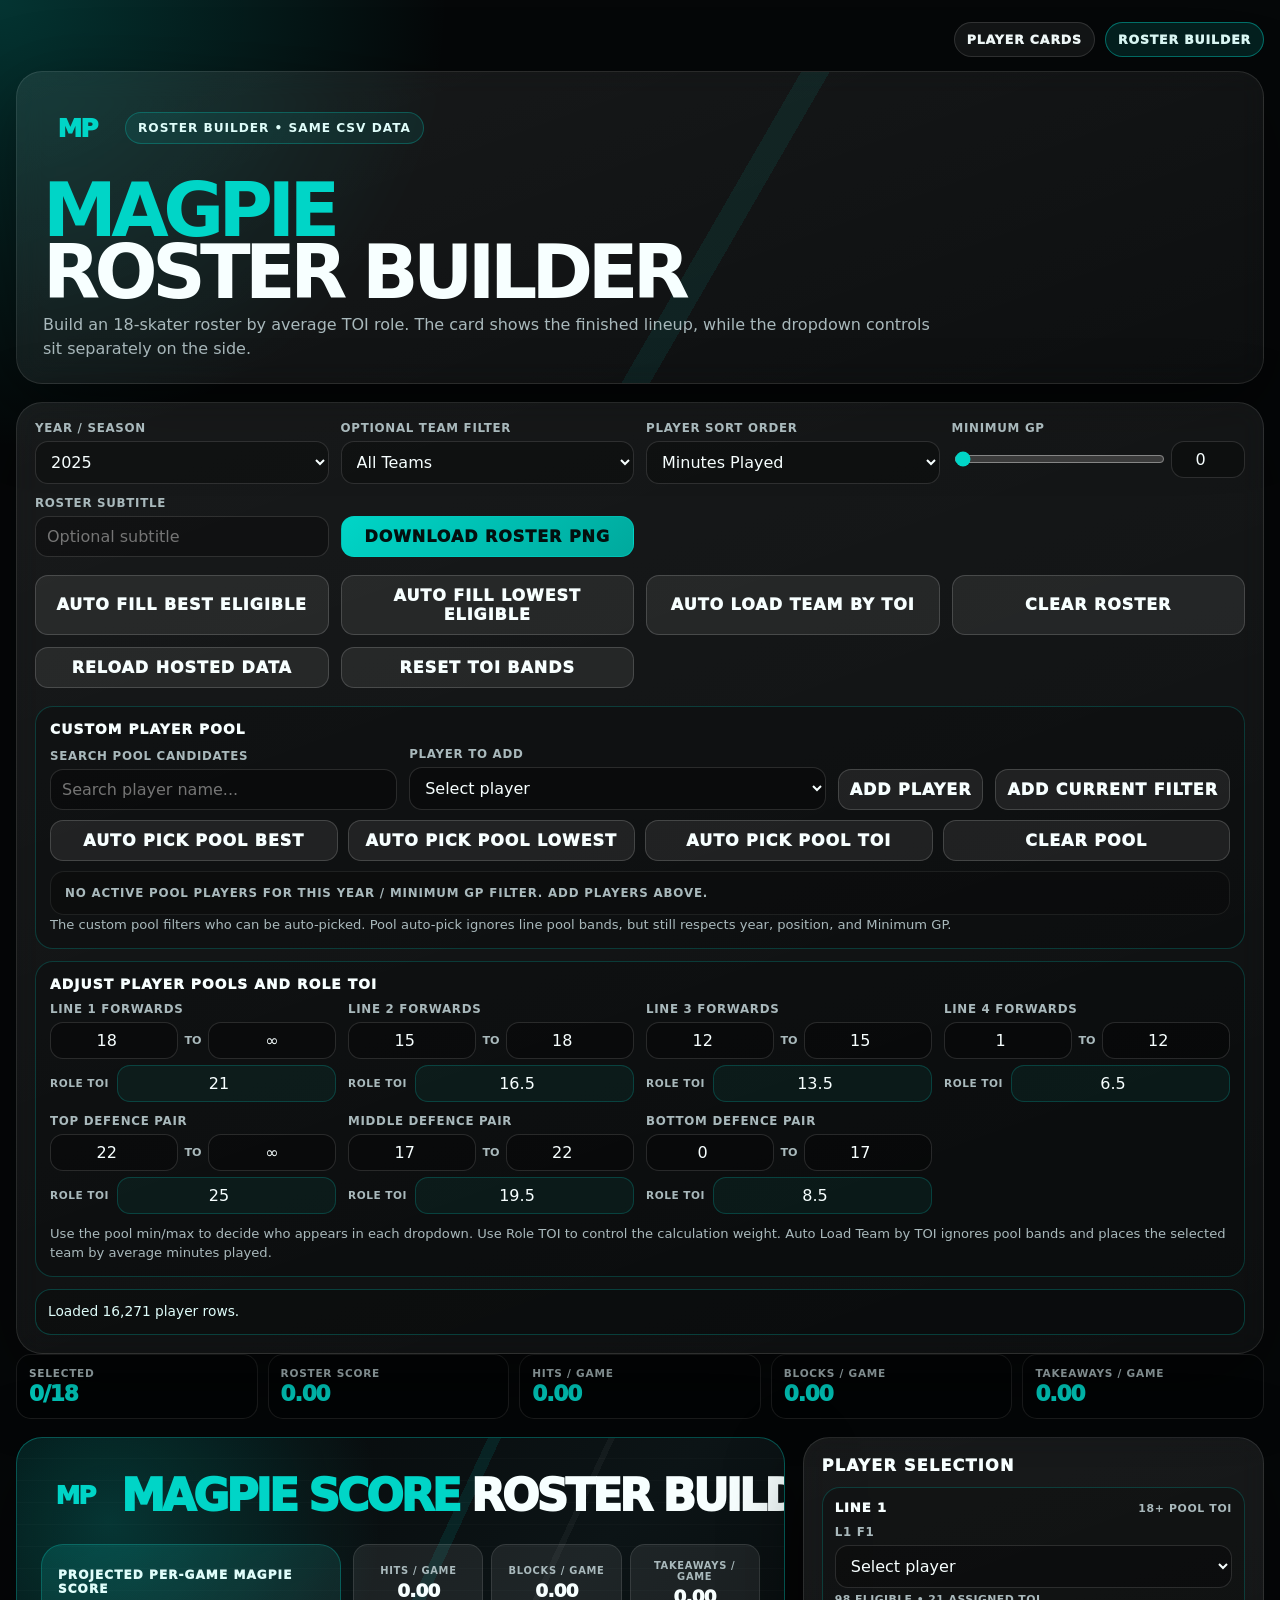
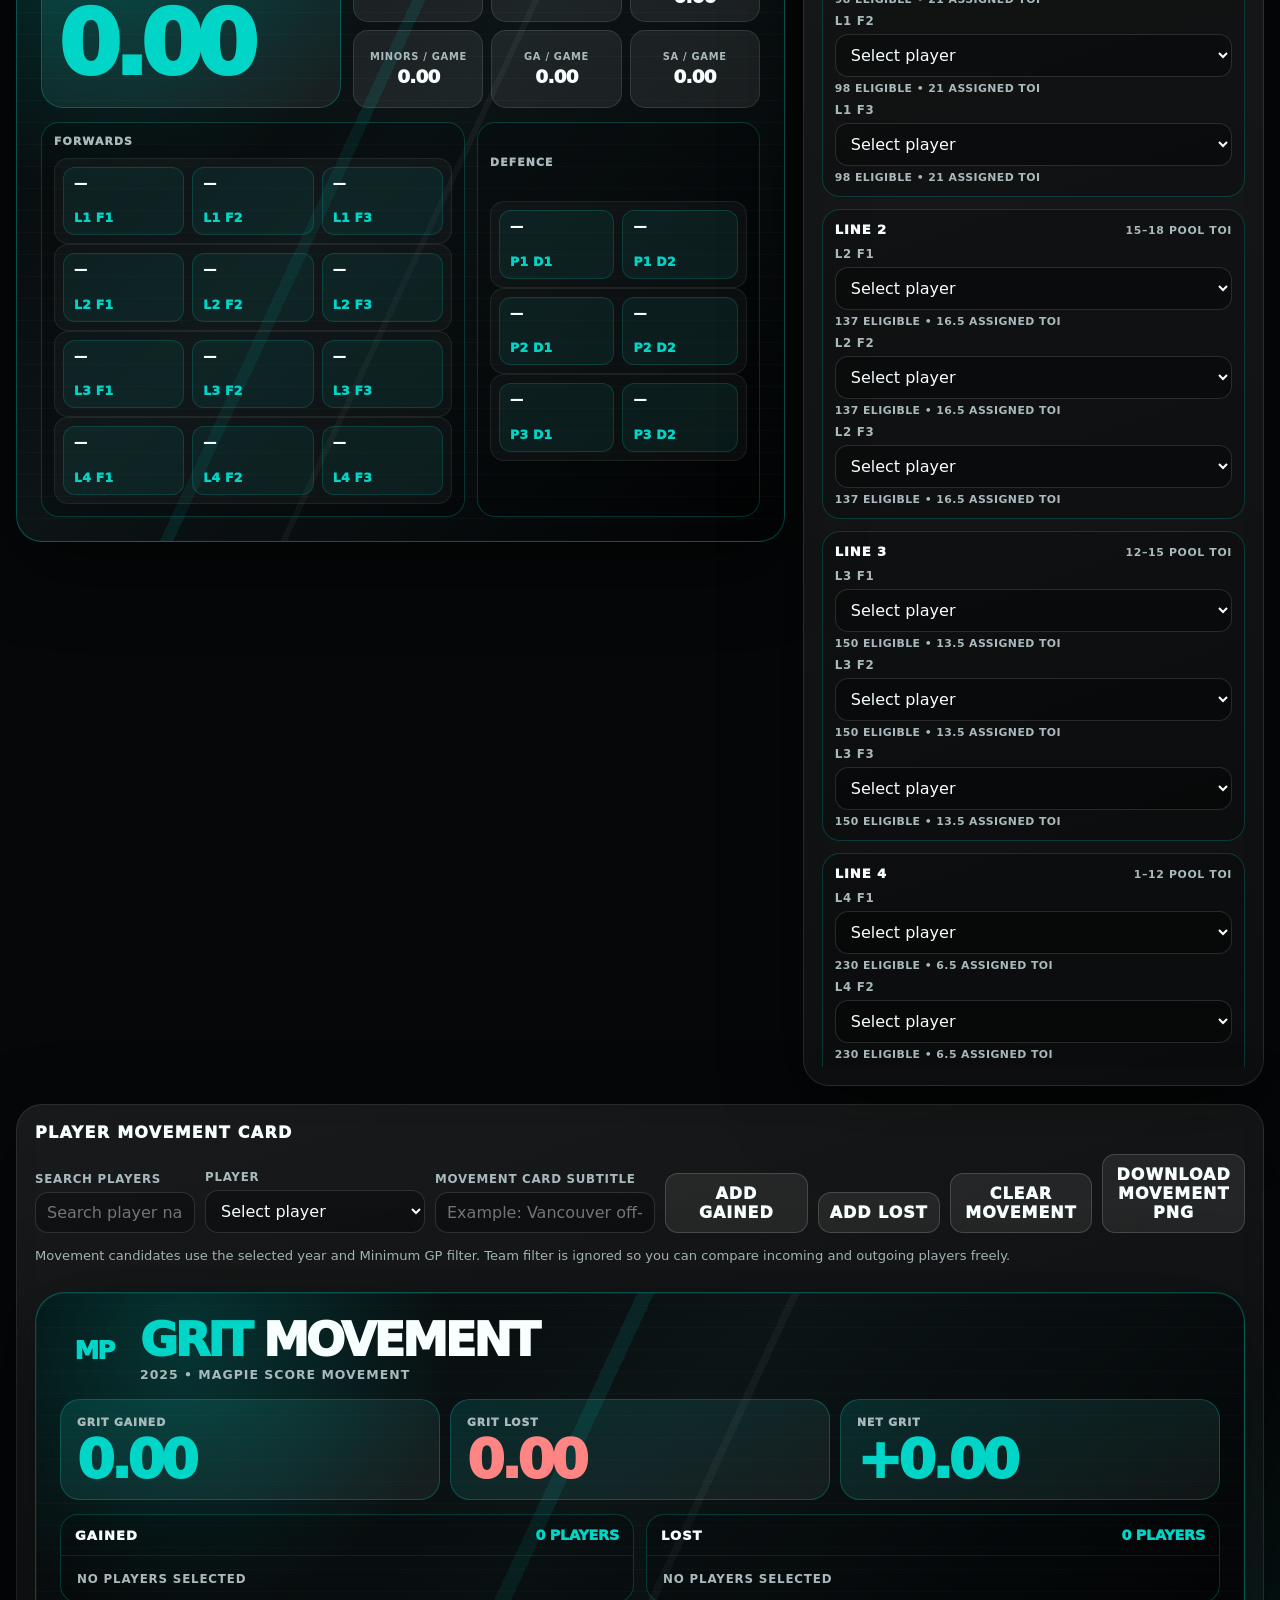
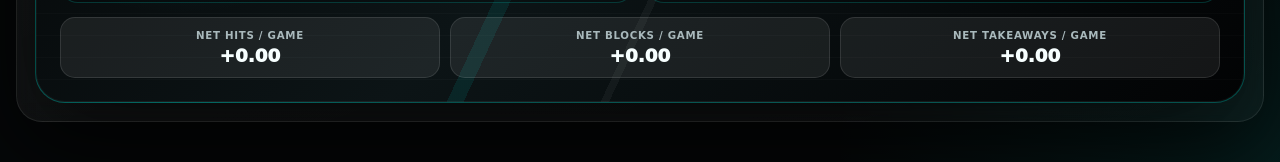
==== commit f94f47ca: "Update roster-builder.html" ====
--- a/roster-builder.html
+++ b/roster-builder.html
@@ -695,7 +695,7 @@
     }
     .movement-controls {
       display: grid;
-      grid-template-columns: minmax(170px, 1fr) minmax(240px, 1.4fr) repeat(4, auto);
+      grid-template-columns: minmax(160px, 1fr) minmax(220px, 1.2fr) minmax(220px, 1.2fr) repeat(4, auto);
       gap: 10px;
       align-items: end;
     }
@@ -1081,6 +1081,10 @@
           <div>
             <label for="movementPlayerSelect">Player</label>
             <select id="movementPlayerSelect"><option value="">Select player</option></select>
+          </div>
+          <div>
+            <label for="movementSubtitleInput">Movement Card Subtitle</label>
+            <input id="movementSubtitleInput" placeholder="Example: Vancouver off-season movement" />
           </div>
           <button class="secondary" id="addGainedBtn" type="button">Add Gained</button>
           <button class="secondary" id="addLostBtn" type="button">Add Lost</button>
@@ -1777,7 +1781,8 @@
       };
 
       const year = $('yearSelect').value || 'Year';
-      $('movementSubtitle').textContent = `${year} • Magpie Score movement`;
+      const customSubtitle = clean($('movementSubtitleInput')?.value);
+      $('movementSubtitle').textContent = customSubtitle || `${year} • Magpie Score movement`;
       $('movementGainedScore').textContent = fmt(gained.score);
       $('movementLostScore').textContent = fmt(lost.score);
       $('movementNetScore').textContent = `${net.score >= 0 ? '+' : ''}${fmt(net.score)}`;
@@ -2127,6 +2132,7 @@
     $('reloadDataBtn').addEventListener('click', loadHostedData);
     $('downloadRosterBtn').addEventListener('click', downloadRosterPNG);
     $('movementSearch').addEventListener('input', renderMovementCard);
+    $('movementSubtitleInput').addEventListener('input', renderMovementCard);
     $('addGainedBtn').addEventListener('click', () => addMovementPlayer('gained'));
     $('addLostBtn').addEventListener('click', () => addMovementPlayer('lost'));
     $('clearMovementBtn').addEventListener('click', () => {
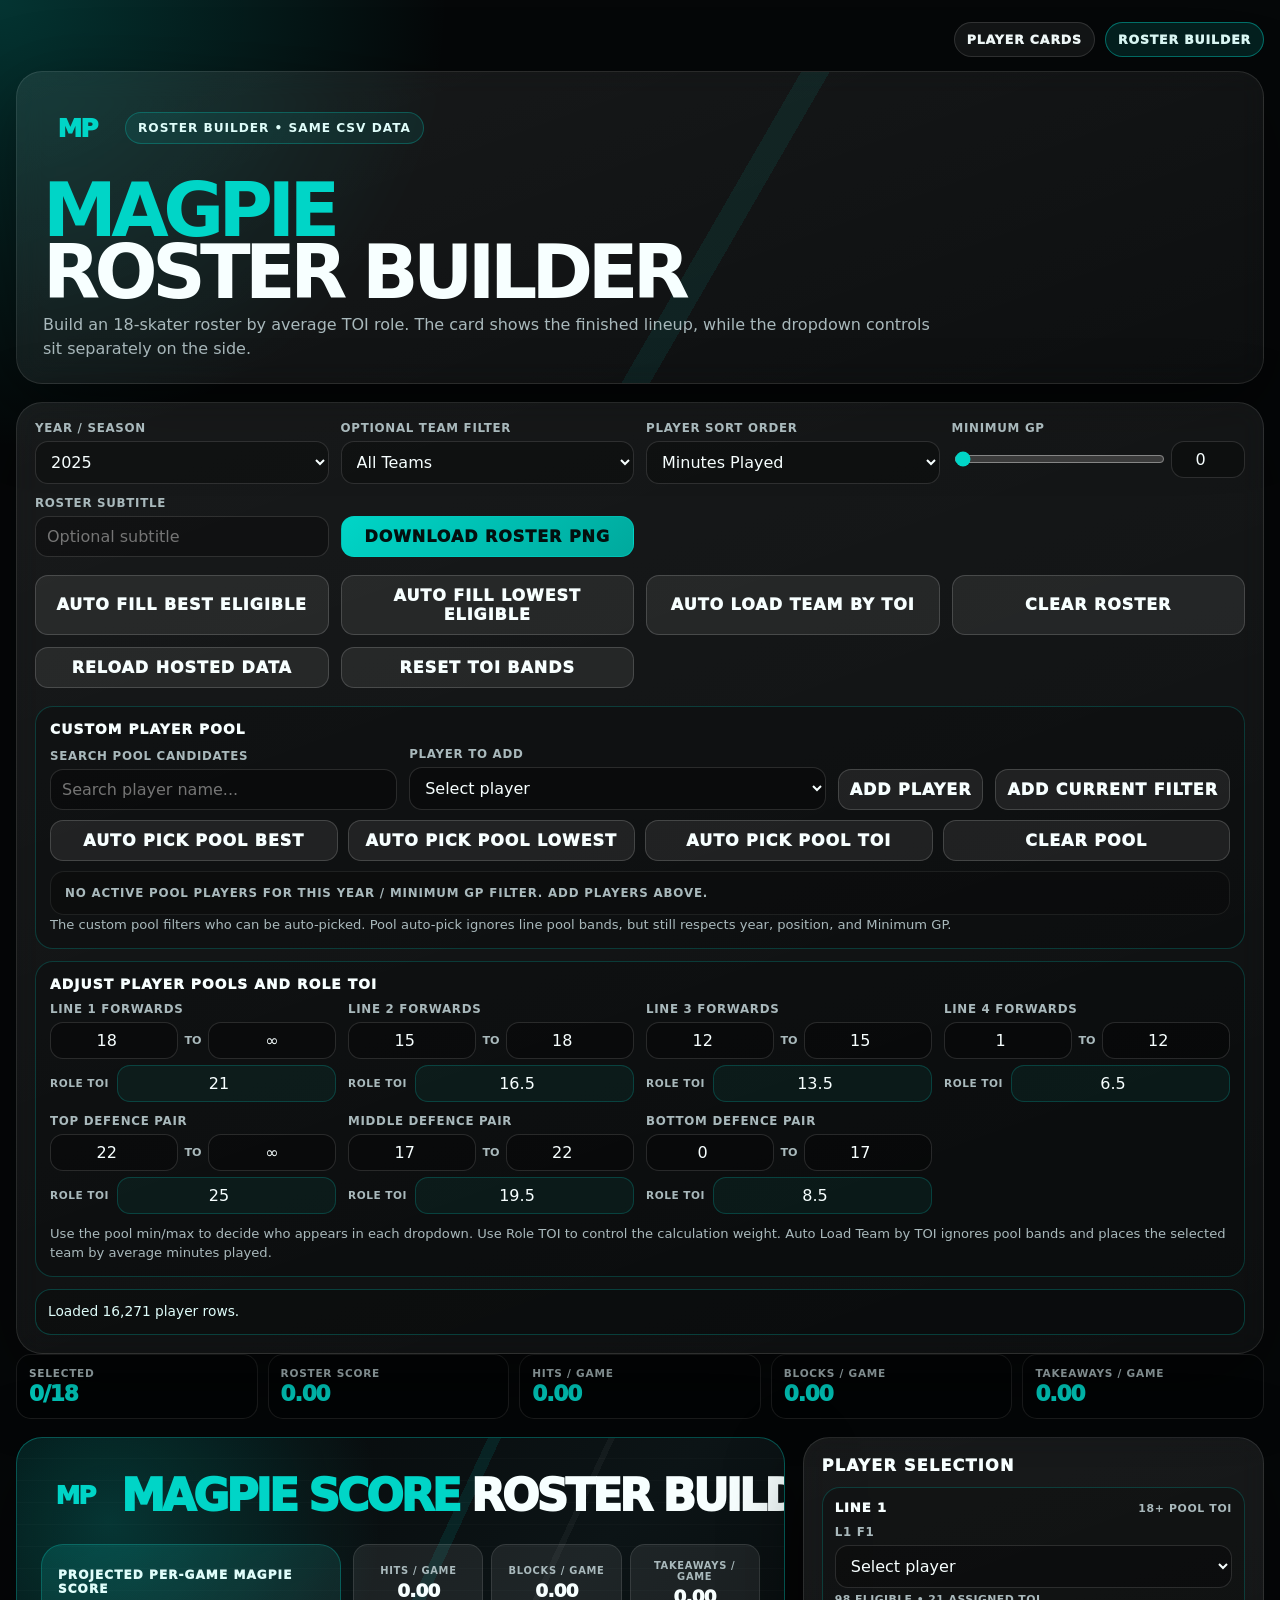
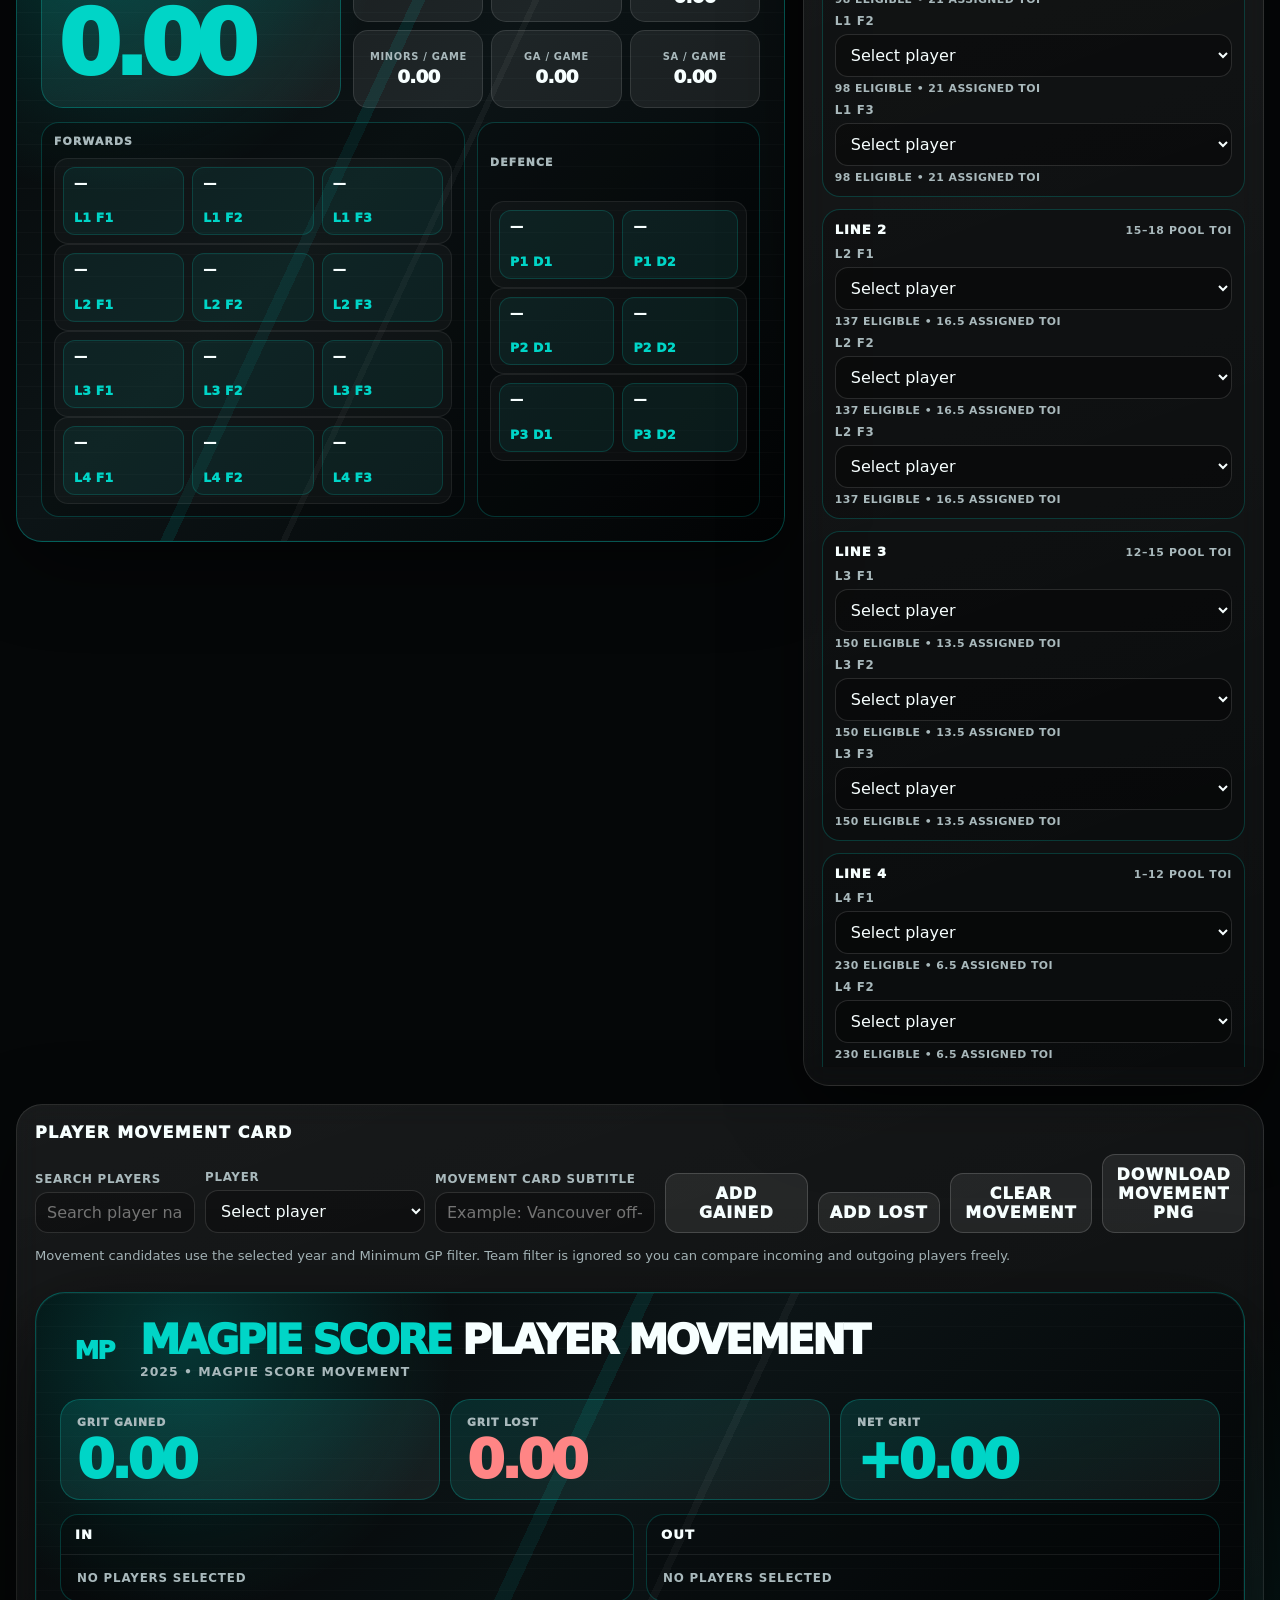
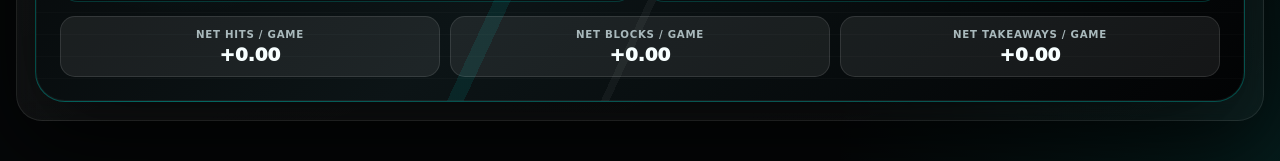
==== commit c8a894b7: "Update roster-builder.html" ====
--- a/roster-builder.html
+++ b/roster-builder.html
@@ -847,6 +847,17 @@
       font-size: .74rem;
       font-weight: 900;
     }
+
+
+    .movement-title {
+      font-size: clamp(1.65rem, 3.15vw, 3rem) !important;
+      white-space: normal !important;
+    }
+
+    .movement-list-head .hidden-count {
+      display: none !important;
+    }
+
     .movement-stat-grid {
       display: grid;
       grid-template-columns: repeat(3, minmax(0, 1fr));
@@ -1099,7 +1110,7 @@
           <div class="movement-top">
             <div class="card-logo" id="movementLogo"><span>MP</span></div>
             <div>
-              <div class="movement-title"><span class="accent">Grit</span> Movement</div>
+              <div class="movement-title"><span class="accent">Magpie Score</span> Player Movement</div>
               <div class="movement-subtitle" id="movementSubtitle">Select gained and lost players</div>
             </div>
           </div>
@@ -1121,11 +1132,11 @@
 
           <div class="movement-lists">
             <div class="movement-list-card">
-              <div class="movement-list-head"><span>Gained</span><span id="movementGainedCount">0 Players</span></div>
+              <div class="movement-list-head"><span>In</span><span id="movementGainedCount" class="hidden-count">0 Players</span></div>
               <div id="movementGainedList"></div>
             </div>
             <div class="movement-list-card">
-              <div class="movement-list-head"><span>Lost</span><span id="movementLostCount">0 Players</span></div>
+              <div class="movement-list-head"><span>Out</span><span id="movementLostCount" class="hidden-count">0 Players</span></div>
               <div id="movementLostList"></div>
             </div>
           </div>
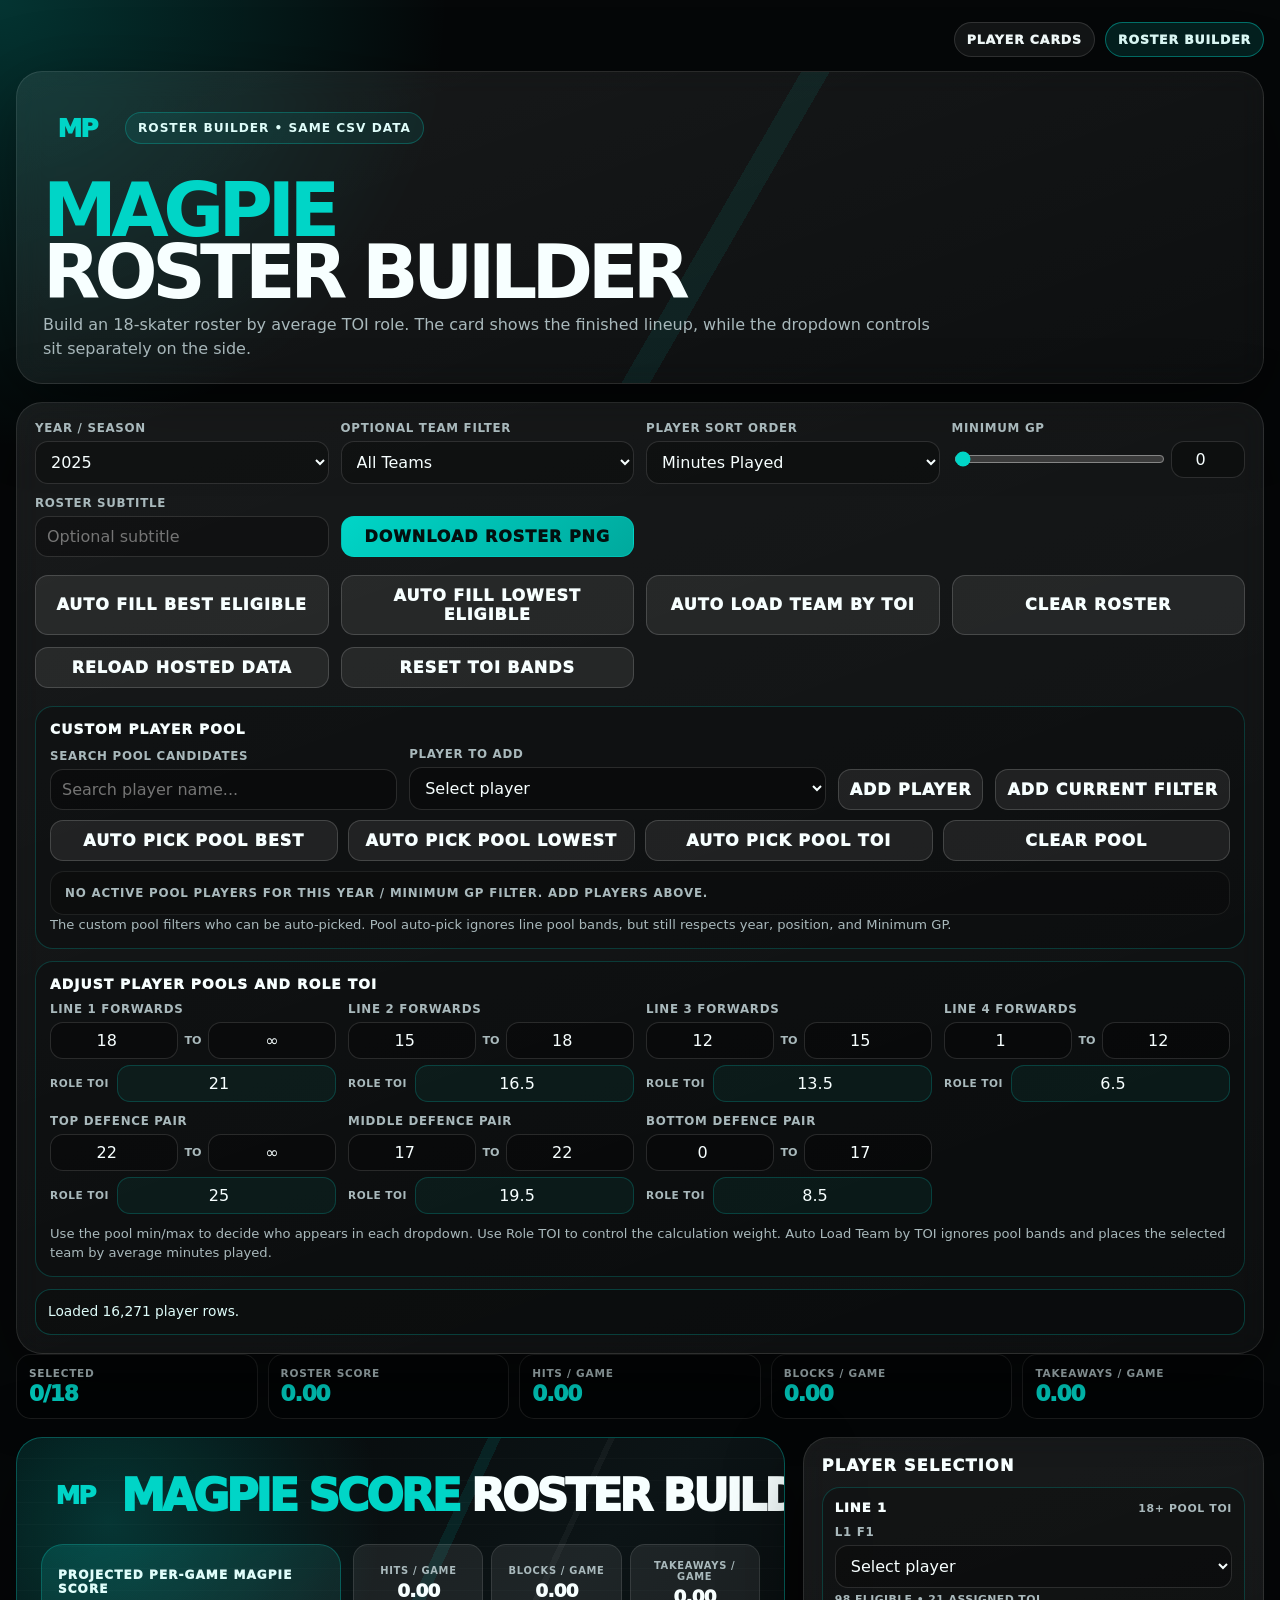
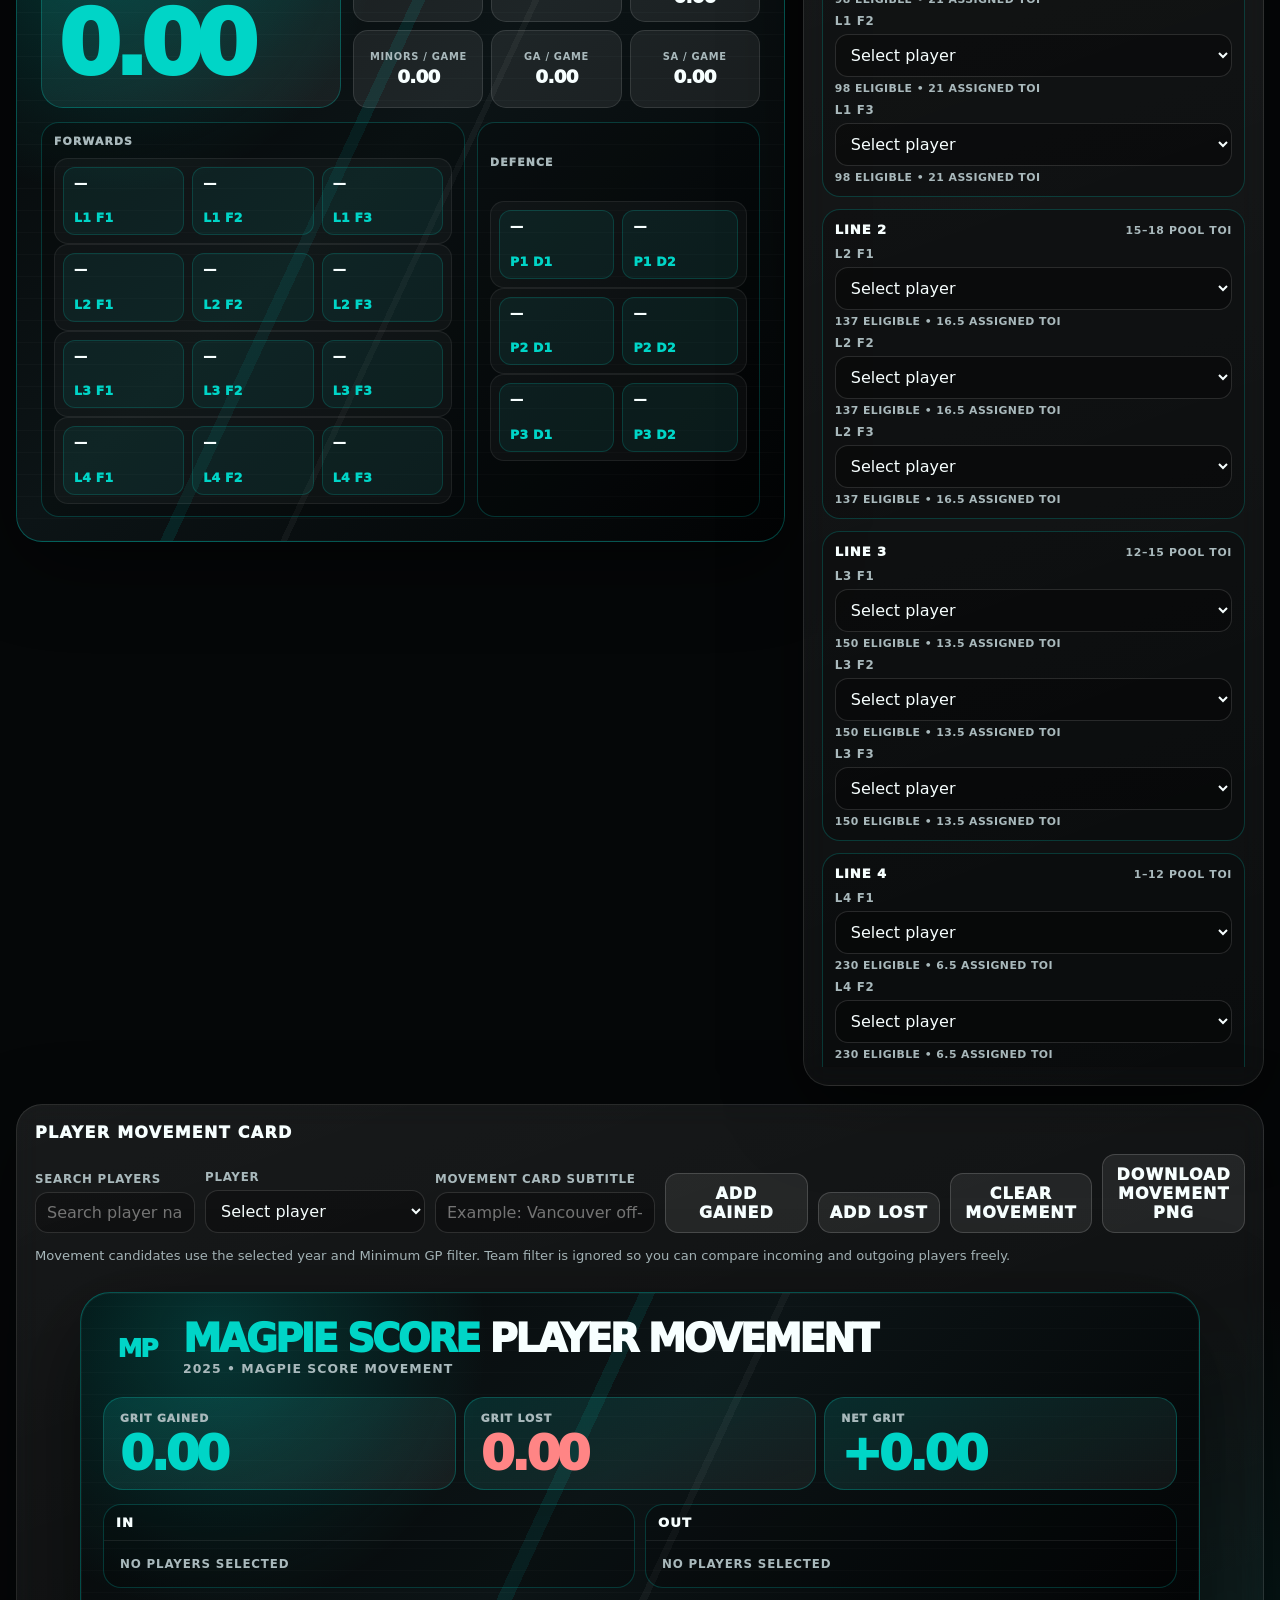
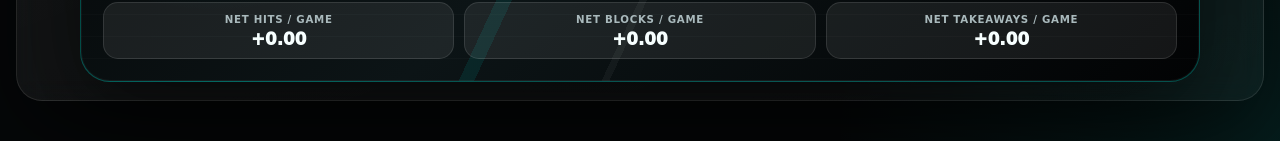
==== commit 7a57a1fc: "Update roster-builder.html" ====
--- a/roster-builder.html
+++ b/roster-builder.html
@@ -856,6 +856,51 @@
 
     .movement-list-head .hidden-count {
       display: none !important;
+    }
+
+
+    /* Narrower player movement card */
+    .movement-card {
+      width: min(100%, 1120px) !important;
+      margin: 0 auto !important;
+      padding: 22px !important;
+    }
+    .movement-title {
+      font-size: clamp(1.55rem, 3vw, 2.8rem) !important;
+      white-space: nowrap !important;
+    }
+    .movement-summary {
+      gap: 8px !important;
+    }
+    .movement-score-box {
+      padding: 14px 16px !important;
+    }
+    .movement-score-value {
+      font-size: clamp(1.9rem, 3.8vw, 3.25rem) !important;
+    }
+    .movement-lists {
+      gap: 10px !important;
+    }
+    .movement-list-head {
+      padding: 10px 12px !important;
+    }
+    .movement-player-row {
+      padding: 8px 12px !important;
+    }
+    .movement-player-name {
+      font-size: .82rem !important;
+    }
+    .movement-player-meta {
+      font-size: .62rem !important;
+    }
+    .movement-player-score {
+      font-size: .94rem !important;
+    }
+    .movement-stat {
+      padding: 10px !important;
+    }
+    .movement-stat-value {
+      font-size: 1.05rem !important;
     }
 
     .movement-stat-grid {
@@ -2151,7 +2196,7 @@
       movementLost = [];
       renderMovementCard();
     });
-    $('downloadMovementBtn').addEventListener('click', () => downloadCardElementPNG('movementCard', 'magpie-score-grit-movement', 1400, 820));
+    $('downloadMovementBtn').addEventListener('click', () => downloadCardElementPNG('movementCard', 'magpie-score-player-movement', 1120, 760));
     $('poolSearch').addEventListener('input', renderCustomPoolPanel);
     $('addPoolPlayerBtn').addEventListener('click', () => addPlayerToPool($('poolCandidateSelect').value));
     $('addCurrentFilterPoolBtn').addEventListener('click', addCurrentFilterToPool);
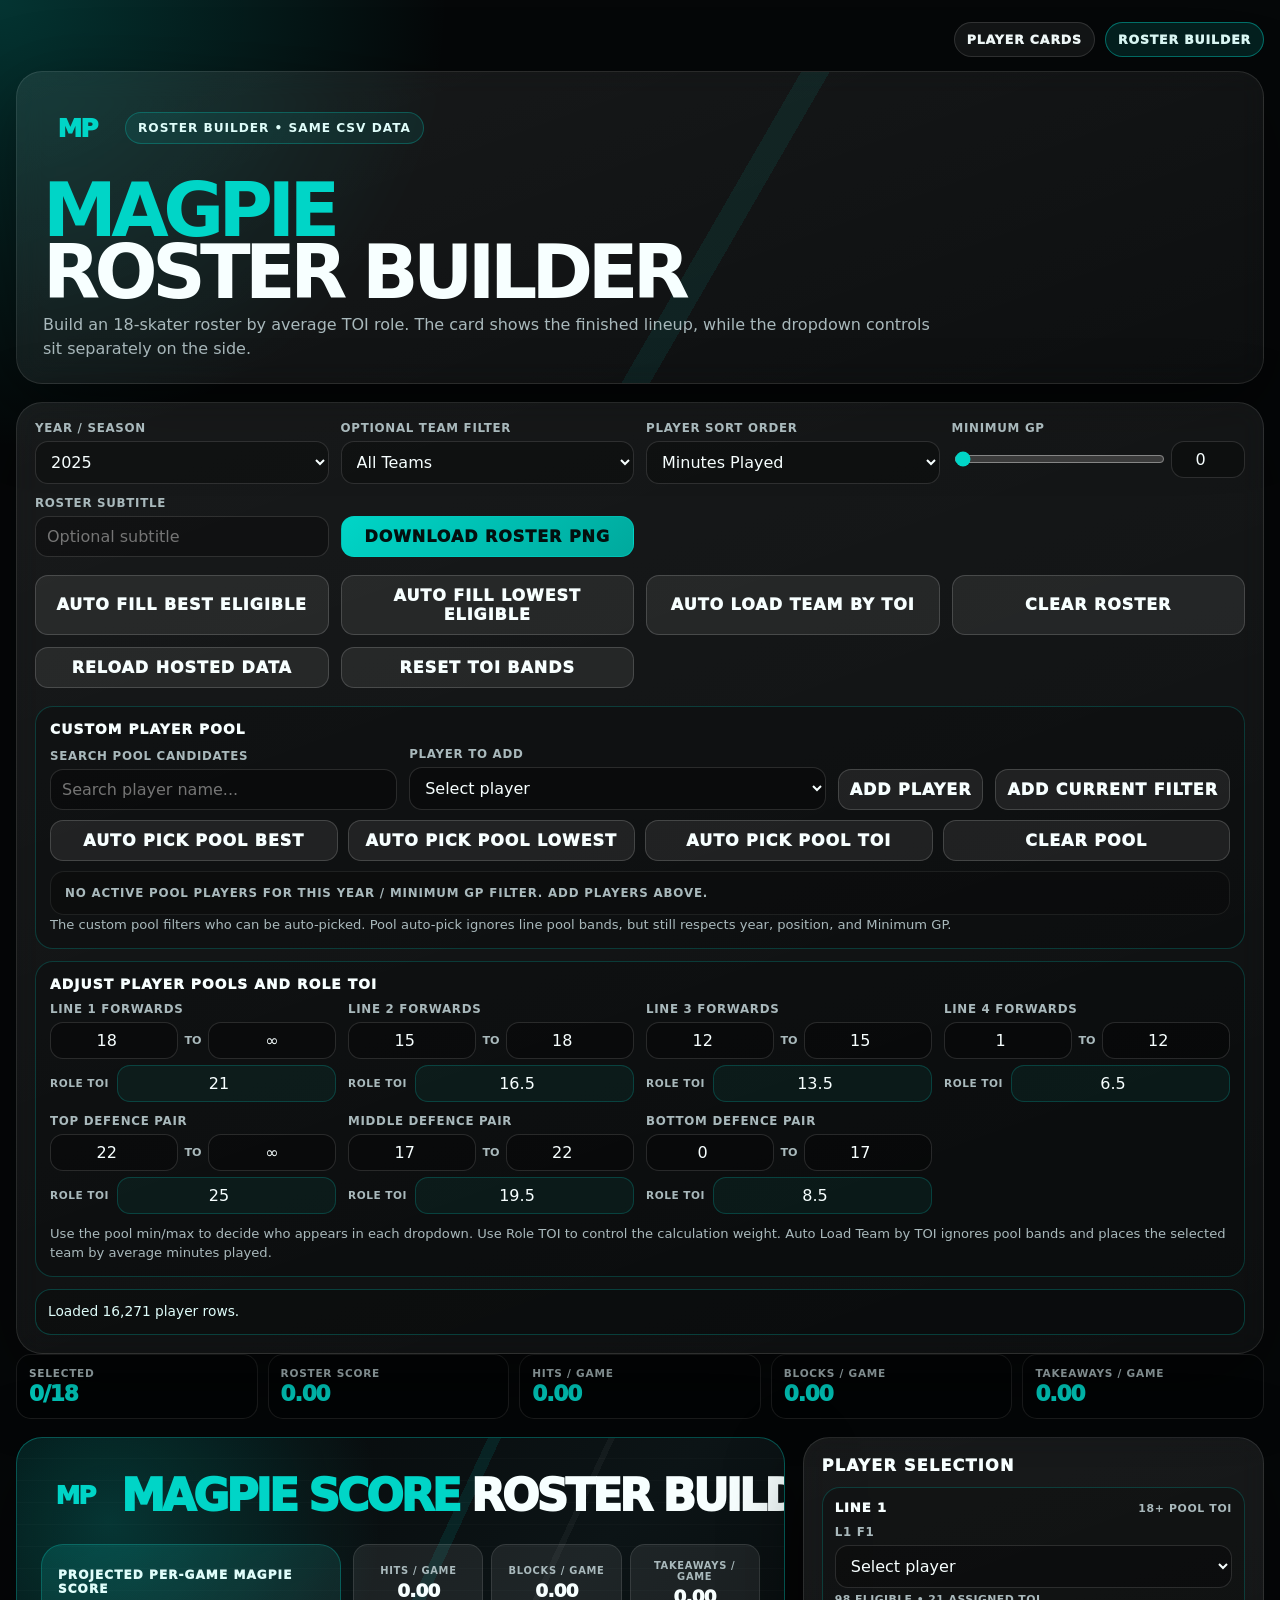
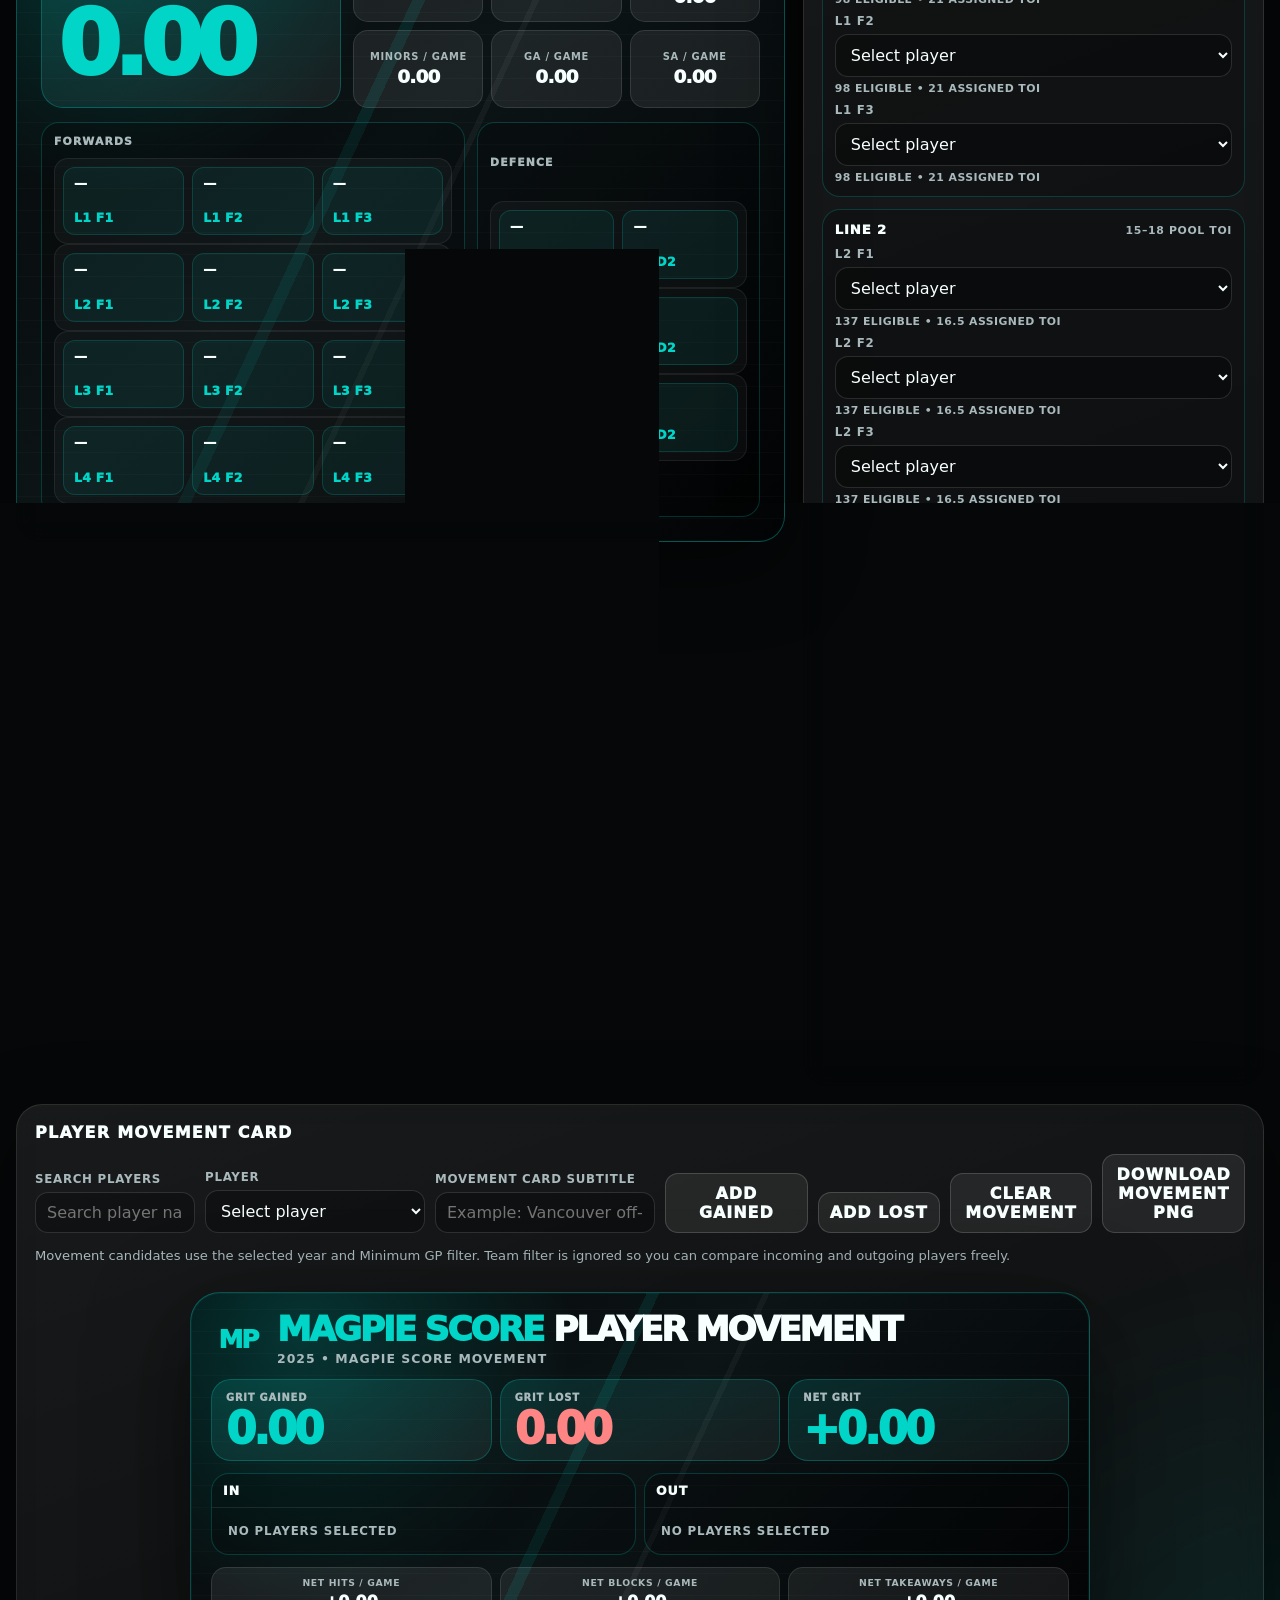
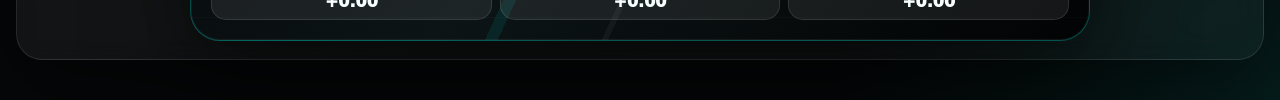
==== commit 715547c3: "Update roster-builder.html" ====
--- a/roster-builder.html
+++ b/roster-builder.html
@@ -861,7 +861,7 @@
 
     /* Narrower player movement card */
     .movement-card {
-      width: min(100%, 1120px) !important;
+      width: min(100%, 900px) !important;
       margin: 0 auto !important;
       padding: 22px !important;
     }
@@ -928,6 +928,69 @@
       font-size: 1.15rem;
       line-height: 1;
       font-weight: 1000;
+    }
+
+
+    /* Extra narrow player movement card */
+    .movement-card {
+      max-width: 900px !important;
+      padding: 20px !important;
+    }
+    .movement-card-content {
+      gap: 12px !important;
+    }
+    .movement-title {
+      font-size: clamp(1.35rem, 2.7vw, 2.35rem) !important;
+      white-space: nowrap !important;
+    }
+    .movement-top .card-logo {
+      width: 54px !important;
+      height: 54px !important;
+      flex-basis: 54px !important;
+    }
+    .movement-summary {
+      grid-template-columns: repeat(3, minmax(0, 1fr)) !important;
+      gap: 8px !important;
+    }
+    .movement-score-box {
+      padding: 12px 14px !important;
+    }
+    .movement-score-label {
+      font-size: .62rem !important;
+    }
+    .movement-score-value {
+      font-size: clamp(1.7rem, 3.4vw, 2.85rem) !important;
+    }
+    .movement-lists {
+      gap: 8px !important;
+    }
+    .movement-list-head {
+      padding: 9px 11px !important;
+      font-size: .78rem !important;
+    }
+    .movement-player-row {
+      padding: 7px 11px !important;
+    }
+    .movement-player-name {
+      font-size: .78rem !important;
+    }
+    .movement-player-meta {
+      font-size: .58rem !important;
+    }
+    .movement-player-score {
+      font-size: .88rem !important;
+    }
+    .movement-stat-grid {
+      gap: 8px !important;
+    }
+    .movement-stat {
+      padding: 9px !important;
+    }
+    .movement-stat-label {
+      font-size: .58rem !important;
+    }
+    .movement-stat-value {
+      font-size: 1rem !important;
     }
 
     @media (max-width: 1200px) {
@@ -2196,7 +2259,7 @@
       movementLost = [];
       renderMovementCard();
     });
-    $('downloadMovementBtn').addEventListener('click', () => downloadCardElementPNG('movementCard', 'magpie-score-player-movement', 1120, 760));
+    $('downloadMovementBtn').addEventListener('click', () => downloadCardElementPNG('movementCard', 'magpie-score-player-movement', 900, 720));
     $('poolSearch').addEventListener('input', renderCustomPoolPanel);
     $('addPoolPlayerBtn').addEventListener('click', () => addPlayerToPool($('poolCandidateSelect').value));
     $('addCurrentFilterPoolBtn').addEventListener('click', addCurrentFilterToPool);
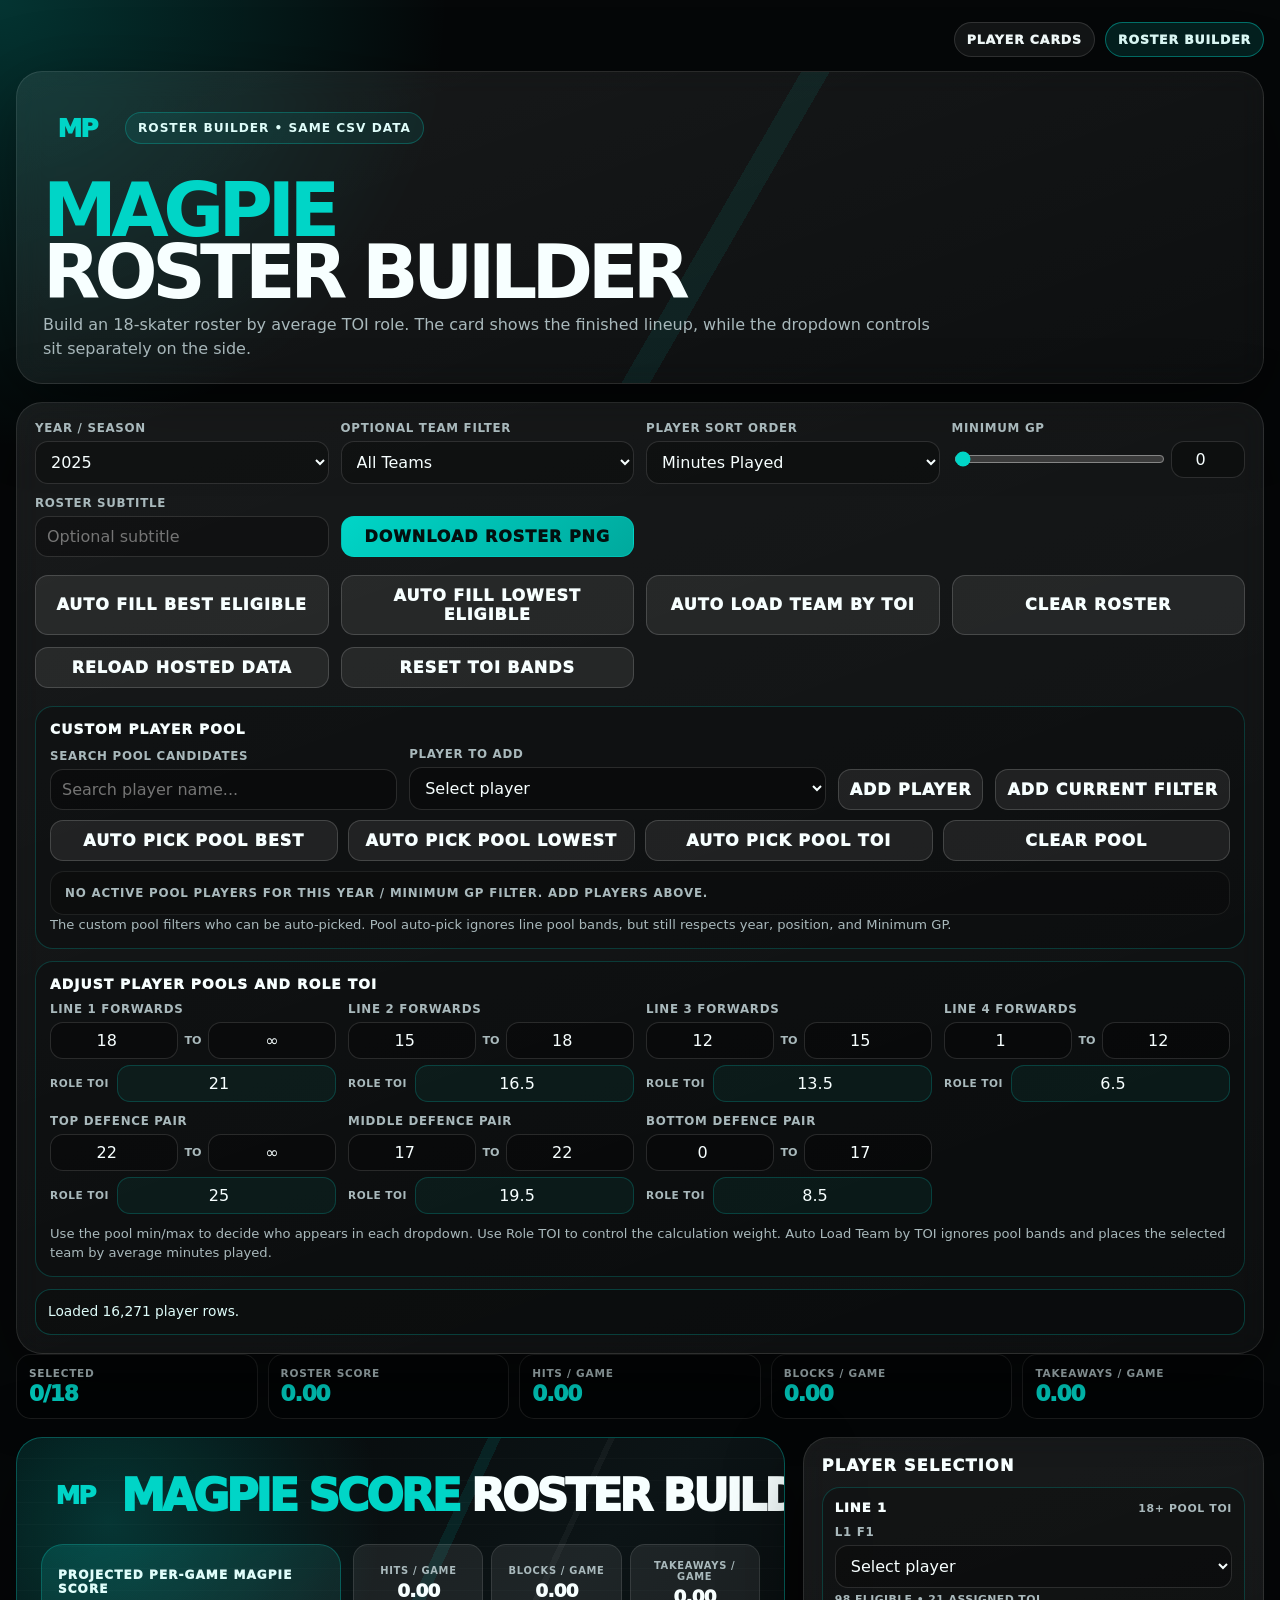
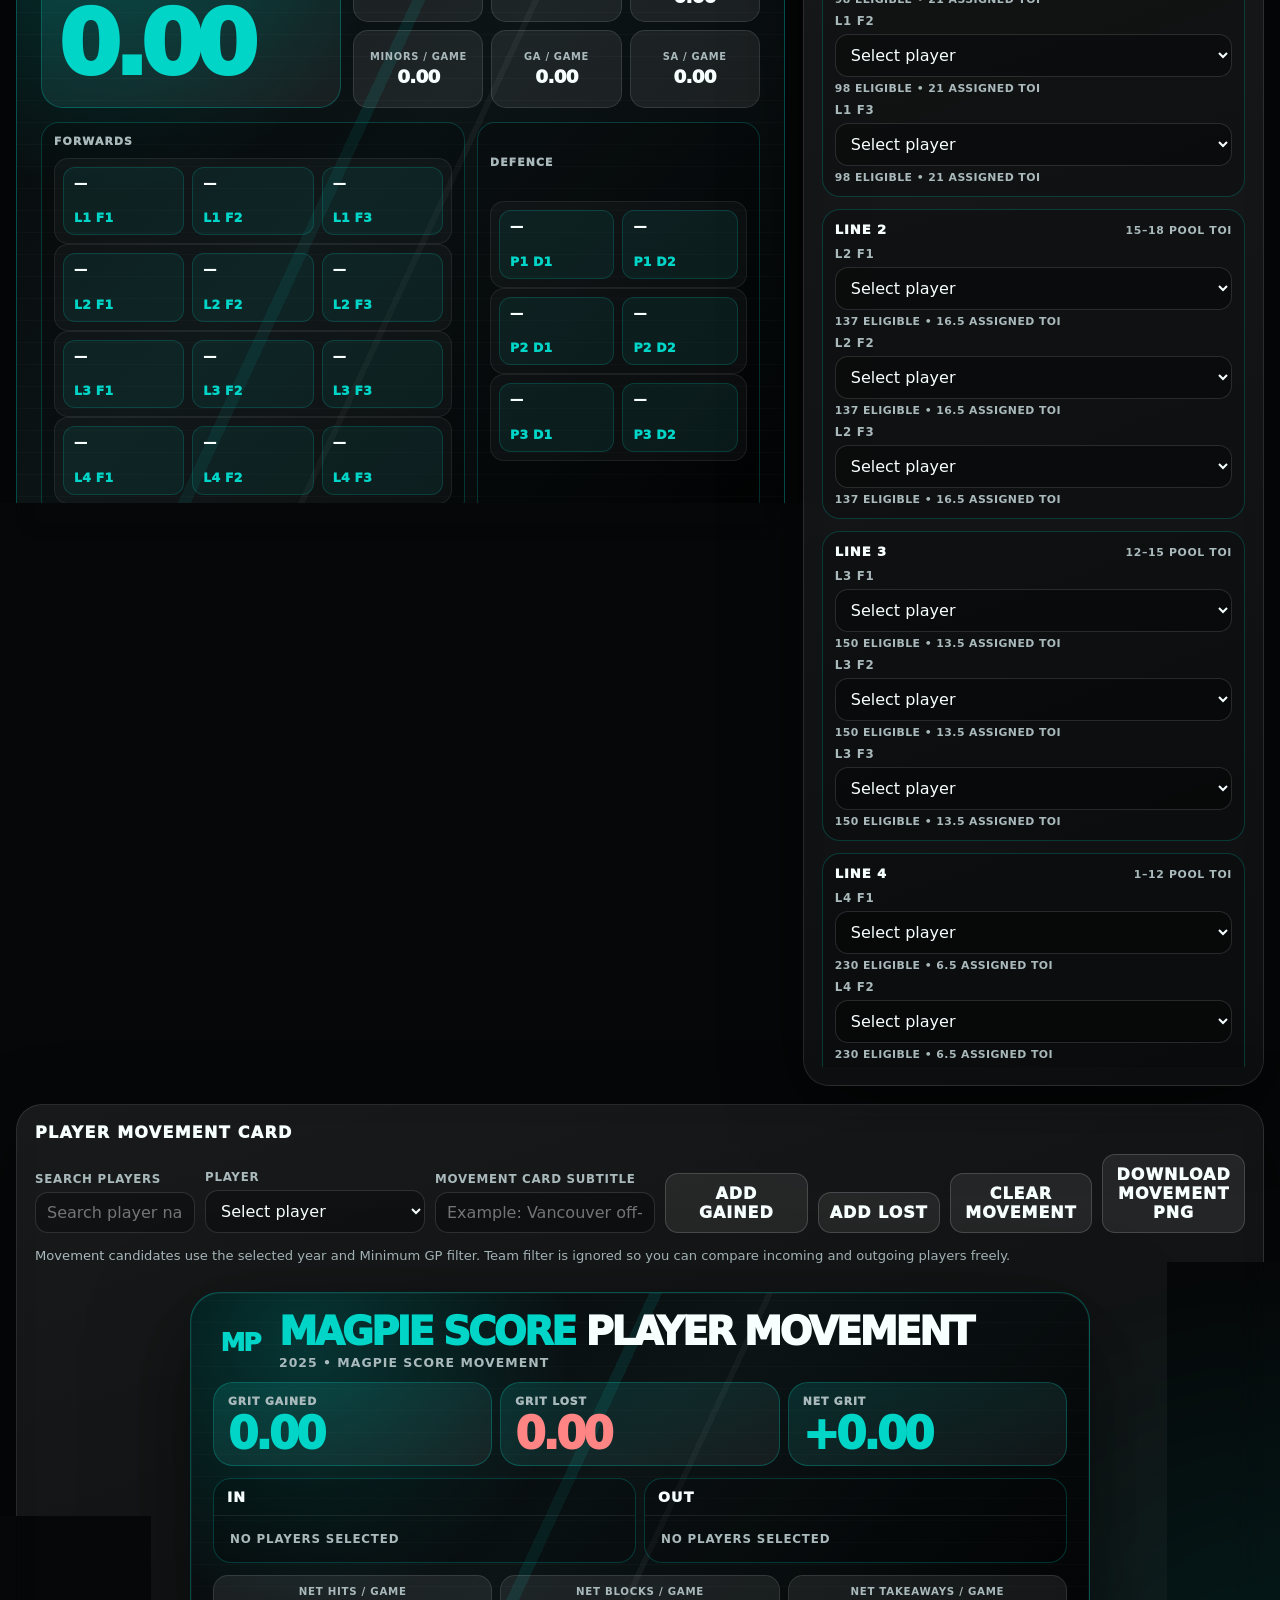
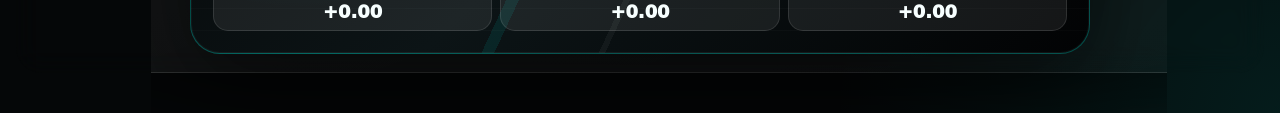
==== commit b80eee66: "Update roster-builder.html" ====
--- a/roster-builder.html
+++ b/roster-builder.html
@@ -991,6 +991,49 @@
     }
     .movement-stat-value {
       font-size: 1rem !important;
+    }
+
+
+    /* Player movement readability restore while keeping narrow width */
+    .movement-card {
+      width: min(100%, 900px) !important;
+      max-width: 900px !important;
+      padding: 22px !important;
+    }
+    .movement-title {
+      font-size: clamp(1.55rem, 3vw, 2.65rem) !important;
+      white-space: nowrap !important;
+    }
+    .movement-subtitle {
+      font-size: .78rem !important;
+    }
+    .movement-player-row {
+      padding: 10px 13px !important;
+    }
+    .movement-player-name {
+      font-size: .96rem !important;
+      line-height: 1.08 !important;
+      letter-spacing: -.025em !important;
+    }
+    .movement-player-meta {
+      font-size: .70rem !important;
+      line-height: 1.15 !important;
+    }
+    .movement-player-score {
+      font-size: 1.08rem !important;
+    }
+    .movement-list-head {
+      font-size: .88rem !important;
+      padding: 10px 13px !important;
+    }
+    .movement-score-label {
+      font-size: .68rem !important;
+    }
+    .movement-stat-label {
+      font-size: .64rem !important;
+    }
+    .movement-stat-value {
+      font-size: 1.12rem !important;
     }
 
     @media (max-width: 1200px) {
@@ -2259,7 +2302,7 @@
       movementLost = [];
       renderMovementCard();
     });
-    $('downloadMovementBtn').addEventListener('click', () => downloadCardElementPNG('movementCard', 'magpie-score-player-movement', 900, 720));
+    $('downloadMovementBtn').addEventListener('click', () => downloadCardElementPNG('movementCard', 'magpie-score-player-movement', 900, 760));
     $('poolSearch').addEventListener('input', renderCustomPoolPanel);
     $('addPoolPlayerBtn').addEventListener('click', () => addPlayerToPool($('poolCandidateSelect').value));
     $('addCurrentFilterPoolBtn').addEventListener('click', addCurrentFilterToPool);
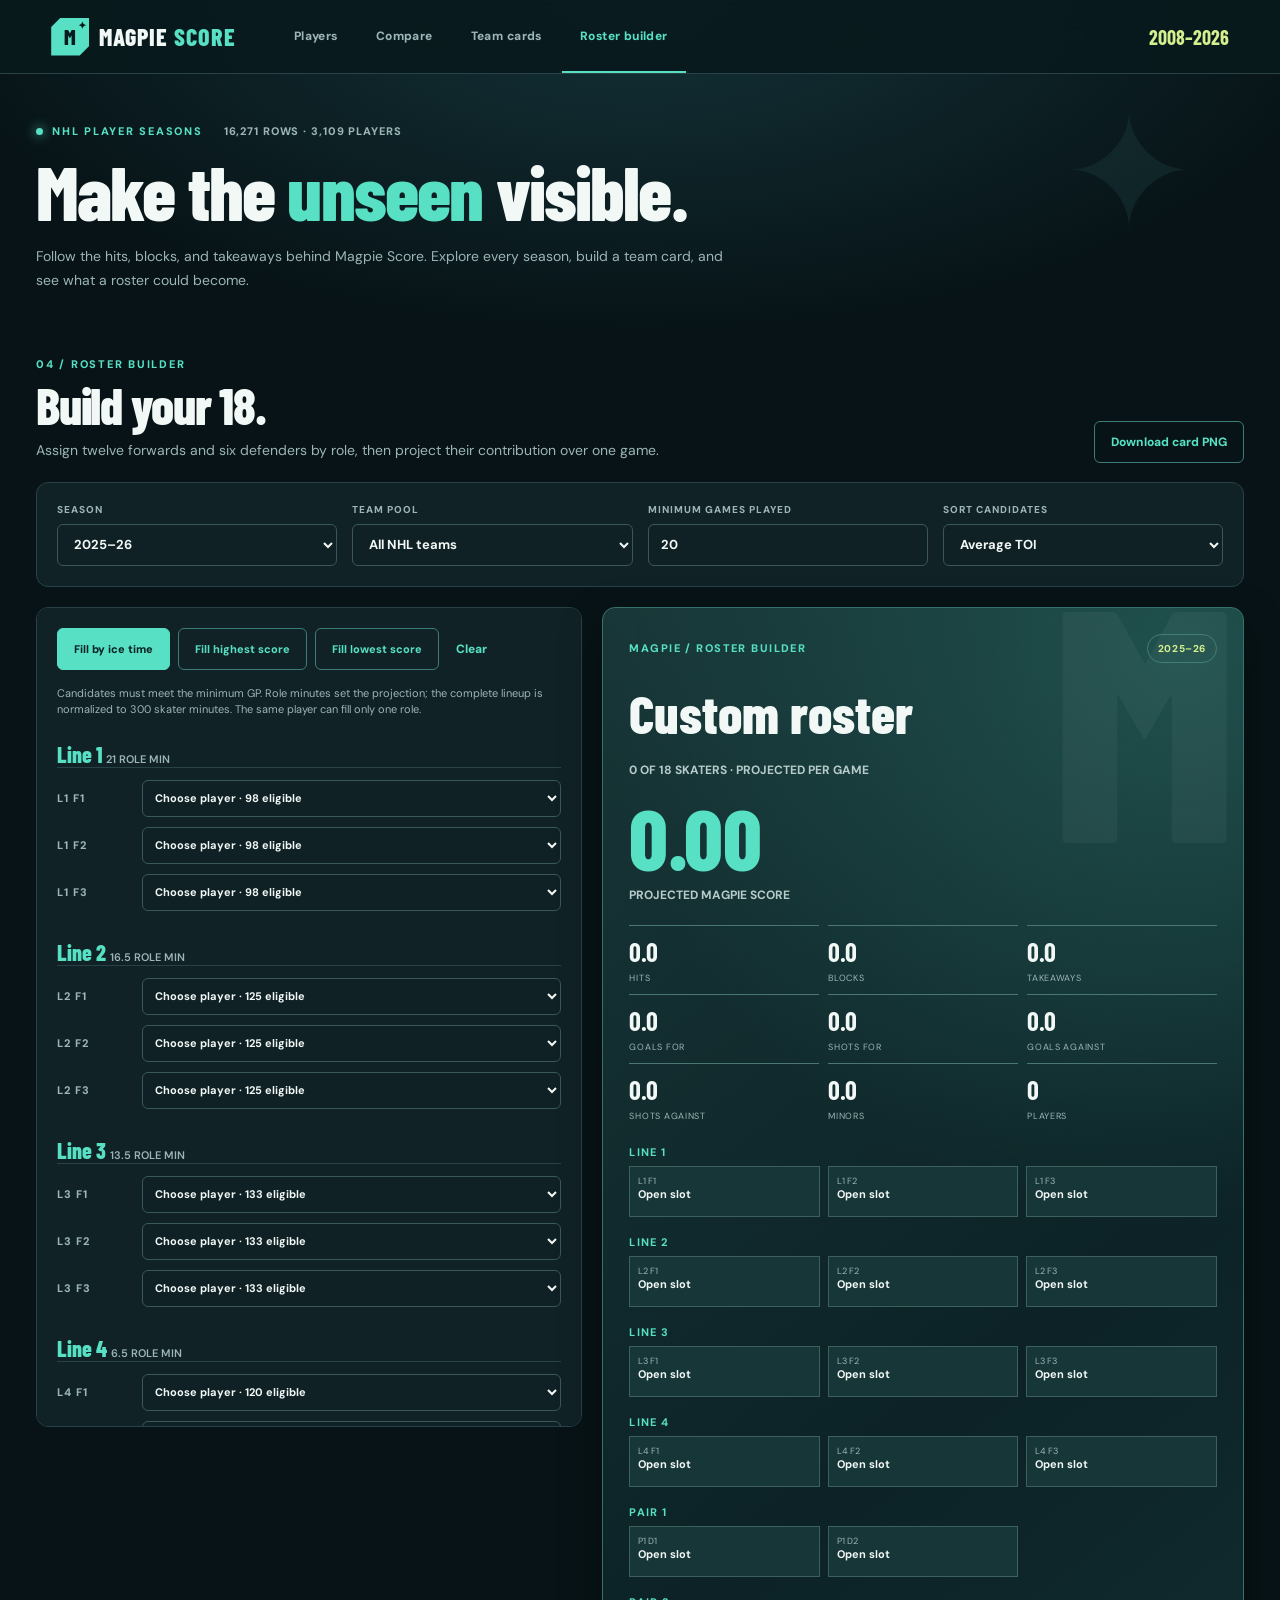
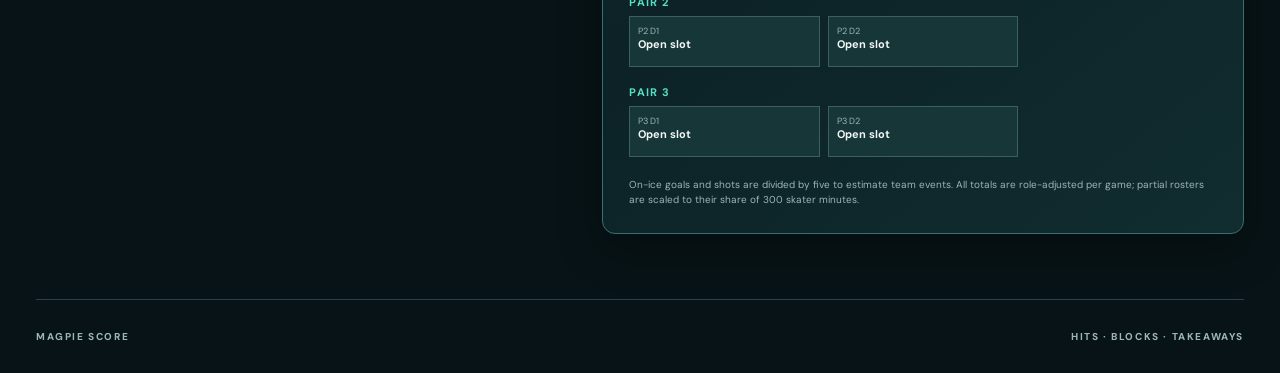
==== commit 1ab2aa78: "Redesign Magpie Score with full season stats and roster builder" ====
--- a/roster-builder.html
+++ b/roster-builder.html
@@ -1,2336 +1 @@
-<!DOCTYPE html>
-<html lang="en">
-<head>
-  <meta charset="UTF-8" />
-  <meta name="viewport" content="width=device-width, initial-scale=1.0" />
-  <title>Magpie Score Roster Builder</title>
-  <style>
-    :root {
-      --black: #050708;
-      --black-2: #0b1012;
-      --white: #f7ffff;
-      --muted: #a9b9bc;
-      --teal: #00d5c7;
-      --teal-dark: #008b82;
-      --border: rgba(0,213,199,.28);
-      --shadow: 0 24px 80px rgba(0,0,0,.45);
-    }
-
-    * { box-sizing: border-box; }
-    html, body { min-height: 100%; }
-    body {
-      margin: 0;
-      font-family: Inter, ui-sans-serif, system-ui, -apple-system, BlinkMacSystemFont, "Segoe UI", sans-serif;
-      background:
-        radial-gradient(circle at top left, rgba(0,213,199,.22), transparent 28rem),
-        radial-gradient(circle at bottom right, rgba(0,213,199,.10), transparent 28rem),
-        var(--black);
-      color: var(--white);
-    }
-
-    .wrap { width: min(100vw - 32px, 1500px); margin: 0 auto; padding: 22px 0 40px; }
-    .site-nav {
-      display: flex;
-      justify-content: flex-end;
-      gap: 10px;
-      margin-bottom: 14px;
-      flex-wrap: wrap;
-    }
-    .site-nav a {
-      color: var(--white);
-      text-decoration: none;
-      text-transform: uppercase;
-      letter-spacing: .07em;
-      font-weight: 950;
-      font-size: .78rem;
-      border: 1px solid rgba(255,255,255,.13);
-      background: rgba(255,255,255,.06);
-      border-radius: 999px;
-      padding: 9px 12px;
-    }
-    .site-nav a.active {
-      border-color: rgba(0,213,199,.45);
-      background: rgba(0,213,199,.12);
-      color: #dffdfa;
-    }
-
-    .hero, .panel, .roster-card {
-      border: 1px solid rgba(255,255,255,.1);
-      background: linear-gradient(160deg, rgba(255,255,255,.08), rgba(255,255,255,.035));
-      border-radius: 26px;
-      box-shadow: var(--shadow);
-      backdrop-filter: blur(14px);
-    }
-
-    .hero {
-      padding: 22px 26px;
-      position: relative;
-      overflow: hidden;
-      margin-bottom: 18px;
-    }
-    .hero:before {
-      content: "";
-      position: absolute;
-      inset: 0;
-      background: linear-gradient(120deg, transparent 0 55%, rgba(0,213,199,.08) 55% 57%, transparent 57%);
-      pointer-events: none;
-    }
-    .brand-row { position: relative; display: flex; gap: 14px; align-items: center; }
-    .brand-logo, .card-logo {
-      width: 68px;
-      height: 68px;
-      display: grid;
-      place-items: center;
-      overflow: visible;
-      flex: 0 0 68px;
-    }
-    .brand-logo img, .card-logo img {
-      width: 100%;
-      height: 100%;
-      object-fit: contain;
-      display: block;
-    }
-    .brand-logo span, .card-logo span {
-      color: var(--teal);
-      font-weight: 1000;
-      font-size: 1.55rem;
-      letter-spacing: -.08em;
-    }
-    .pill {
-      display: inline-flex;
-      align-items: center;
-      border: 1px solid rgba(0,213,199,.28);
-      background: rgba(0,213,199,.09);
-      color: #dffdfa;
-      padding: 8px 12px;
-      border-radius: 999px;
-      text-transform: uppercase;
-      letter-spacing: .08em;
-      font-weight: 900;
-      font-size: .76rem;
-    }
-    h1 {
-      position: relative;
-      z-index: 1;
-      margin: 18px 0 8px;
-      font-size: clamp(2.4rem, 5.8vw, 5.4rem);
-      line-height: .84;
-      letter-spacing: -.075em;
-      text-transform: uppercase;
-    }
-    h1 .accent { color: var(--teal); }
-    .tagline {
-      position: relative;
-      z-index: 1;
-      max-width: 900px;
-      color: var(--muted);
-      line-height: 1.5;
-      margin: 0;
-    }
-
-    .top-controls {
-      display: grid;
-      grid-template-columns: repeat(4, minmax(0, 1fr));
-      gap: 12px;
-      margin-bottom: 18px;
-    }
-    .panel { padding: 18px; }
-    label {
-      display: block;
-      color: var(--muted);
-      font-size: .74rem;
-      font-weight: 850;
-      text-transform: uppercase;
-      letter-spacing: .06em;
-      margin: 0 0 6px;
-    }
-    input, select, button {
-      font: inherit;
-      border-radius: 13px;
-      border: 1px solid rgba(255,255,255,.13);
-      background: rgba(0,0,0,.26);
-      color: var(--white);
-      padding: 10px 11px;
-      width: 100%;
-      min-width: 0;
-    }
-    button {
-      cursor: pointer;
-      border: 1px solid rgba(0,213,199,.45);
-      background: linear-gradient(135deg, var(--teal), #00a99d);
-      color: #03100f;
-      font-weight: 1000;
-      text-transform: uppercase;
-      letter-spacing: .06em;
-      transition: transform .12s ease, filter .12s ease;
-    }
-    button:hover { transform: translateY(-1px); filter: brightness(1.05); }
-    button.secondary { background: rgba(255,255,255,.075); color: var(--white); border-color: rgba(255,255,255,.16); }
-    .mini-note { color: var(--muted); font-size: .82rem; line-height: 1.45; }
-
-    .summary-grid {
-      display: grid;
-      grid-template-columns: repeat(5, minmax(0, 1fr));
-      gap: 10px;
-      margin-bottom: 18px;
-    }
-    .metric {
-      border: 1px solid rgba(255,255,255,.1);
-      background: rgba(0,0,0,.24);
-      border-radius: 15px;
-      padding: 12px;
-    }
-    .metric .k {
-      color: var(--muted);
-      text-transform: uppercase;
-      letter-spacing: .07em;
-      font-size: .66rem;
-      font-weight: 900;
-    }
-    .metric .v {
-      color: var(--teal);
-      font-weight: 1000;
-      font-size: 1.35rem;
-      letter-spacing: -.05em;
-      margin-top: 2px;
-    }
-
-    .builder-grid {
-      display: grid;
-      grid-template-columns: minmax(0, 1.25fr) minmax(360px, .75fr);
-      gap: 18px;
-      align-items: start;
-    }
-
-    .roster-card {
-      position: relative;
-      overflow: hidden;
-      padding: 24px;
-      background:
-        radial-gradient(circle at 12% 12%, rgba(0,213,199,.21), transparent 17rem),
-        linear-gradient(135deg, #050708 0%, #0c1416 47%, #020304 100%);
-      border-color: rgba(0,213,199,.34);
-    }
-    .roster-card:before {
-      content: "";
-      position: absolute;
-      inset: 0;
-      background:
-        linear-gradient(115deg, transparent 0 43%, rgba(0,213,199,.14) 43% 44.2%, transparent 44.2% 54%, rgba(255,255,255,.06) 54% 54.6%, transparent 54.6%),
-        repeating-linear-gradient(0deg, rgba(255,255,255,.033) 0 1px, transparent 1px 22px);
-      opacity: .72;
-      pointer-events: none;
-    }
-    .roster-card-content {
-      position: relative;
-      z-index: 1;
-      display: grid;
-      gap: 14px;
-    }
-    .roster-card-top {
-      display: flex;
-      align-items: center;
-      gap: 12px;
-      min-width: 0;
-    }
-    .card-title {
-      font-size: clamp(2rem, 4vw, 3.65rem);
-      line-height: .9;
-      font-weight: 1000;
-      letter-spacing: -.065em;
-      text-transform: uppercase;
-      color: var(--white);
-    }
-    .card-subtitle {
-      margin-top: 4px;
-      color: var(--muted);
-      text-transform: uppercase;
-      letter-spacing: .08em;
-      font-weight: 900;
-      font-size: .78rem;
-    }
-
-    .card-main-grid {
-      display: grid;
-      grid-template-columns: minmax(0, .85fr) minmax(0, 1.15fr);
-      gap: 12px;
-      align-items: stretch;
-    }
-    .score-panel {
-      padding: 16px;
-      border-radius: 22px;
-      background: linear-gradient(160deg, rgba(0,213,199,.16), rgba(255,255,255,.06));
-      border: 1px solid rgba(0,213,199,.28);
-      display: flex;
-      flex-direction: column;
-      justify-content: center;
-      min-height: 170px;
-    }
-    .score-label {
-      color: #dffdfa;
-      font-size: .75rem;
-      text-transform: uppercase;
-      letter-spacing: .09em;
-      font-weight: 1000;
-    }
-    .score-value {
-      margin-top: 10px;
-      color: var(--teal);
-      font-size: clamp(3.6rem, 7vw, 6.25rem);
-      line-height: .86;
-      font-weight: 1000;
-      letter-spacing: -.08em;
-    }
-    .score-note {
-      margin-top: 8px;
-      color: var(--white);
-      font-size: .76rem;
-      text-transform: uppercase;
-      letter-spacing: .06em;
-      font-weight: 900;
-    }
-    .stat-grid {
-      display: grid;
-      grid-template-columns: repeat(3, minmax(0, 1fr));
-      gap: 8px;
-    }
-    .stat-box {
-      padding: 10px;
-      min-height: 78px;
-      border-radius: 15px;
-      background: rgba(255,255,255,.075);
-      border: 1px solid rgba(255,255,255,.11);
-      text-align: center;
-      display: flex;
-      flex-direction: column;
-      justify-content: center;
-    }
-    .stat-label {
-      color: var(--muted);
-      font-size: .62rem;
-      text-transform: uppercase;
-      letter-spacing: .07em;
-      font-weight: 900;
-    }
-    .stat-value {
-      margin-top: 6px;
-      color: var(--white);
-      font-size: 1.15rem;
-      line-height: 1;
-      font-weight: 1000;
-      letter-spacing: -.04em;
-    }
-
-    .lineup-card-grid {
-      display: grid;
-      grid-template-columns: minmax(0, 1.35fr) minmax(0, .9fr);
-      gap: 12px;
-    }
-    .lineup-section {
-      border: 1px solid rgba(0,213,199,.22);
-      background: rgba(0,0,0,.20);
-      border-radius: 18px;
-      padding: 12px;
-      display: grid;
-      gap: 10px;
-    }
-    .lineup-section-title {
-      color: var(--white);
-      text-transform: uppercase;
-      letter-spacing: .08em;
-      font-size: .86rem;
-      font-weight: 1000;
-      display: flex;
-      justify-content: space-between;
-      gap: 10px;
-      align-items: center;
-    }
-    .lineup-section-title span:last-child {
-      color: var(--muted);
-      font-size: .68rem;
-      white-space: nowrap;
-    }
-    .lineup-line {
-      display: grid;
-      grid-template-columns: 64px repeat(3, minmax(0, 1fr));
-      gap: 8px;
-      align-items: stretch;
-      padding: 8px;
-      border-radius: 14px;
-      background: rgba(255,255,255,.035);
-      border: 1px solid rgba(255,255,255,.07);
-    }
-    .lineup-line.defence {
-      grid-template-columns: 64px repeat(2, minmax(0, 1fr));
-    }
-    .line-label {
-      color: var(--muted);
-      text-transform: uppercase;
-      letter-spacing: .08em;
-      font-weight: 1000;
-      font-size: .68rem;
-      align-self: center;
-    }
-    .player-pill {
-      min-width: 0;
-      border-radius: 12px;
-      padding: 8px 9px;
-      background: rgba(0,213,199,.07);
-      border: 1px solid rgba(0,213,199,.18);
-    }
-    .player-name {
-      color: var(--white);
-      font-weight: 950;
-      font-size: .82rem;
-      line-height: 1.05;
-      white-space: nowrap;
-      overflow: hidden;
-      text-overflow: ellipsis;
-    }
-    .player-meta {
-      margin-top: 4px;
-      color: var(--muted);
-      font-size: .66rem;
-      font-weight: 850;
-      text-transform: uppercase;
-      letter-spacing: .04em;
-      white-space: nowrap;
-      overflow: hidden;
-      text-overflow: ellipsis;
-    }
-
-    .selection-panel {
-      display: grid;
-      gap: 12px;
-      max-height: 1180px;
-      overflow: auto;
-    }
-    .section-title {
-      margin: 0 0 12px;
-      color: var(--white);
-      text-transform: uppercase;
-      letter-spacing: .08em;
-      font-size: 1rem;
-      font-weight: 1000;
-    }
-    .selector-group {
-      border: 1px solid rgba(0,213,199,.22);
-      background: rgba(0,0,0,.20);
-      border-radius: 18px;
-      padding: 12px;
-    }
-    .selector-group-head {
-      display: flex;
-      justify-content: space-between;
-      gap: 10px;
-      align-items: baseline;
-      margin-bottom: 10px;
-    }
-    .selector-title {
-      color: var(--white);
-      text-transform: uppercase;
-      letter-spacing: .07em;
-      font-size: .82rem;
-      font-weight: 1000;
-    }
-    .selector-band {
-      color: var(--muted);
-      text-transform: uppercase;
-      letter-spacing: .06em;
-      font-size: .68rem;
-      font-weight: 900;
-      white-space: nowrap;
-    }
-    .selector-slot {
-      margin-top: 8px;
-    }
-    .slot-meta {
-      margin-top: 5px;
-      color: var(--muted);
-      font-size: .68rem;
-      font-weight: 850;
-      text-transform: uppercase;
-      letter-spacing: .04em;
-      min-height: 1.1em;
-      white-space: nowrap;
-      overflow: hidden;
-      text-overflow: ellipsis;
-    }
-
-    .status-box {
-      margin-top: 12px;
-      padding: 12px;
-      border-radius: 16px;
-      background: rgba(0,0,0,.22);
-      border: 1px solid rgba(0,213,199,.25);
-      color: #dffdfa;
-      font-size: .86rem;
-      line-height: 1.45;
-      display: none;
-    }
-
-
-    .card-title .accent { color: var(--teal); }
-    .card-subtitle {
-      display: block !important;
-      margin-top: 6px !important;
-      min-height: 0;
-    }
-    .card-subtitle:empty {
-      display: none !important;
-    }
-
-    .lineup-line {
-      grid-template-columns: repeat(3, minmax(0, 1fr)) !important;
-    }
-    .lineup-line.defence {
-      grid-template-columns: repeat(2, minmax(0, 1fr)) !important;
-    }
-    .line-label {
-      display: none !important;
-    }
-    .player-pill {
-      padding: 9px 10px !important;
-      min-height: 58px;
-      display: flex;
-      flex-direction: column;
-      justify-content: center;
-    }
-    .player-name {
-      white-space: normal !important;
-      overflow: visible !important;
-      text-overflow: initial !important;
-      display: -webkit-box;
-      -webkit-line-clamp: 2;
-      -webkit-box-orient: vertical;
-      line-height: 1.05 !important;
-      min-height: 2.1em;
-    }
-    .player-meta {
-      margin-top: 6px !important;
-      font-size: .78rem !important;
-      color: var(--teal) !important;
-      letter-spacing: .02em !important;
-      font-weight: 1000 !important;
-    }
-
-
-    /* Roster builder title and compact score-note cleanup */
-    .roster-card .card-title {
-      font-size: clamp(1.8rem, 3.45vw, 3.1rem) !important;
-      line-height: .9 !important;
-      white-space: nowrap !important;
-      letter-spacing: -.07em !important;
-    }
-    .roster-card-top {
-      align-items: center !important;
-    }
-    .score-note {
-      display: none !important;
-    }
-    .score-panel {
-      min-height: 150px !important;
-    }
-
-
-    .toi-panel {
-      margin-top: 12px;
-      padding: 14px;
-      border-radius: 18px;
-      background: rgba(0,0,0,.20);
-      border: 1px solid rgba(0,213,199,.22);
-    }
-    .toi-panel-title {
-      margin-bottom: 10px;
-      color: var(--white);
-      text-transform: uppercase;
-      letter-spacing: .08em;
-      font-size: .86rem;
-      font-weight: 1000;
-    }
-    .toi-grid {
-      display: grid;
-      grid-template-columns: repeat(4, minmax(0, 1fr));
-      gap: 12px;
-      margin-bottom: 10px;
-    }
-    .range-row {
-      display: grid;
-      grid-template-columns: minmax(0, 1fr) auto minmax(0, 1fr);
-      gap: 6px;
-      align-items: center;
-    }
-    .range-row span {
-      color: var(--muted);
-      text-transform: uppercase;
-      font-size: .7rem;
-      font-weight: 900;
-    }
-    .range-row input {
-      padding: 8px 9px;
-      text-align: center;
-    }
-
-
-    .role-row {
-      display: grid;
-      grid-template-columns: auto minmax(0, 1fr);
-      gap: 8px;
-      align-items: center;
-      margin-top: 6px;
-    }
-    .role-row span {
-      color: var(--muted);
-      text-transform: uppercase;
-      font-size: .66rem;
-      font-weight: 900;
-      letter-spacing: .05em;
-      white-space: nowrap;
-    }
-    .role-row input {
-      padding: 8px 9px;
-      text-align: center;
-      border-color: rgba(0,213,199,.22);
-      background: rgba(0,213,199,.06);
-    }
-
-
-    .gp-filter-wrap {
-      display: grid;
-      grid-template-columns: minmax(0, 1fr) 74px;
-      gap: 8px;
-      align-items: center;
-    }
-    .gp-filter-wrap input[type="range"] {
-      padding: 0;
-      accent-color: var(--teal);
-    }
-    .gp-filter-wrap input[type="number"] {
-      text-align: center;
-      padding: 8px 9px;
-    }
-
-
-    .pool-panel {
-      margin-top: 12px;
-      padding: 14px;
-      border-radius: 18px;
-      background: rgba(0,0,0,.20);
-      border: 1px solid rgba(0,213,199,.22);
-    }
-    .pool-panel-title {
-      margin-bottom: 10px;
-      color: var(--white);
-      text-transform: uppercase;
-      letter-spacing: .08em;
-      font-size: .86rem;
-      font-weight: 1000;
-    }
-    .pool-controls {
-      display: grid;
-      grid-template-columns: minmax(170px, 1fr) minmax(220px, 1.2fr) auto auto;
-      gap: 12px;
-      align-items: end;
-    }
-    .pool-actions {
-      display: grid;
-      grid-template-columns: repeat(4, minmax(0, 1fr));
-      gap: 10px;
-      margin-top: 10px;
-    }
-    .pool-list {
-      margin-top: 10px;
-      display: flex;
-      flex-wrap: wrap;
-      gap: 8px;
-      min-height: 42px;
-      padding: 8px;
-      border-radius: 14px;
-      background: rgba(0,0,0,.18);
-      border: 1px solid rgba(255,255,255,.08);
-    }
-    .pool-chip {
-      display: inline-flex;
-      align-items: center;
-      gap: 8px;
-      max-width: 280px;
-      padding: 7px 9px;
-      border-radius: 999px;
-      background: rgba(0,213,199,.10);
-      border: 1px solid rgba(0,213,199,.24);
-      color: var(--white);
-      font-size: .78rem;
-      font-weight: 850;
-      white-space: nowrap;
-    }
-    .pool-chip span {
-      overflow: hidden;
-      text-overflow: ellipsis;
-    }
-    .pool-chip button {
-      width: auto;
-      padding: 2px 7px;
-      border-radius: 999px;
-      background: rgba(255,255,255,.08);
-      color: var(--white);
-      border-color: rgba(255,255,255,.14);
-      font-size: .72rem;
-      letter-spacing: 0;
-      text-transform: none;
-    }
-    .pool-empty {
-      color: var(--muted);
-      text-transform: uppercase;
-      letter-spacing: .07em;
-      font-size: .74rem;
-      font-weight: 900;
-      padding: 6px;
-    }
-
-
-    .movement-panel {
-      margin-top: 18px;
-      display: grid;
-      gap: 14px;
-    }
-    .movement-controls {
-      display: grid;
-      grid-template-columns: minmax(160px, 1fr) minmax(220px, 1.2fr) minmax(220px, 1.2fr) repeat(4, auto);
-      gap: 10px;
-      align-items: end;
-    }
-    .movement-card {
-      position: relative;
-      overflow: hidden;
-      padding: 24px;
-      border-radius: 30px;
-      background:
-        radial-gradient(circle at 12% 12%, rgba(0,213,199,.21), transparent 17rem),
-        linear-gradient(135deg, #050708 0%, #0c1416 47%, #020304 100%);
-      border: 1px solid rgba(0,213,199,.34);
-      box-shadow: 0 30px 95px rgba(0,0,0,.56), inset 0 0 0 1px rgba(255,255,255,.04);
-    }
-    .movement-card:before {
-      content: "";
-      position: absolute;
-      inset: 0;
-      background:
-        linear-gradient(115deg, transparent 0 43%, rgba(0,213,199,.14) 43% 44.2%, transparent 44.2% 54%, rgba(255,255,255,.06) 54% 54.6%, transparent 54.6%),
-        repeating-linear-gradient(0deg, rgba(255,255,255,.033) 0 1px, transparent 1px 22px);
-      opacity: .72;
-      pointer-events: none;
-    }
-    .movement-card-content {
-      position: relative;
-      z-index: 1;
-      display: grid;
-      gap: 14px;
-    }
-    .movement-top {
-      display: flex;
-      gap: 12px;
-      align-items: center;
-      min-width: 0;
-    }
-    .movement-title {
-      color: var(--white);
-      font-size: clamp(1.85rem, 3.6vw, 3.35rem);
-      line-height: .9;
-      font-weight: 1000;
-      letter-spacing: -.065em;
-      text-transform: uppercase;
-    }
-    .movement-title .accent { color: var(--teal); }
-    .movement-subtitle {
-      margin-top: 5px;
-      color: var(--muted);
-      text-transform: uppercase;
-      letter-spacing: .08em;
-      font-size: .78rem;
-      font-weight: 900;
-    }
-    .movement-summary {
-      display: grid;
-      grid-template-columns: repeat(3, minmax(0, 1fr));
-      gap: 10px;
-    }
-    .movement-score-box {
-      padding: 16px;
-      border-radius: 20px;
-      background: linear-gradient(160deg, rgba(0,213,199,.14), rgba(255,255,255,.055));
-      border: 1px solid rgba(0,213,199,.25);
-    }
-    .movement-score-label {
-      color: var(--muted);
-      text-transform: uppercase;
-      letter-spacing: .08em;
-      font-size: .68rem;
-      font-weight: 1000;
-    }
-    .movement-score-value {
-      margin-top: 8px;
-      color: var(--teal);
-      font-size: clamp(2rem, 4.2vw, 3.6rem);
-      line-height: .86;
-      font-weight: 1000;
-      letter-spacing: -.07em;
-    }
-    .movement-score-value.negative { color: #ff8585; }
-    .movement-lists {
-      display: grid;
-      grid-template-columns: minmax(0, 1fr) minmax(0, 1fr);
-      gap: 12px;
-    }
-    .movement-list-card {
-      border: 1px solid rgba(0,213,199,.22);
-      background: rgba(0,0,0,.20);
-      border-radius: 18px;
-      overflow: hidden;
-      min-width: 0;
-    }
-    .movement-list-head {
-      display: flex;
-      justify-content: space-between;
-      gap: 10px;
-      align-items: baseline;
-      padding: 12px 14px;
-      border-bottom: 1px solid rgba(255,255,255,.08);
-      color: var(--white);
-      text-transform: uppercase;
-      letter-spacing: .08em;
-      font-size: .82rem;
-      font-weight: 1000;
-    }
-    .movement-list-head span:last-child {
-      color: var(--teal);
-      font-size: .9rem;
-      letter-spacing: -.02em;
-    }
-    .movement-player-row {
-      display: grid;
-      grid-template-columns: minmax(0, 1fr) auto;
-      gap: 10px;
-      align-items: center;
-      padding: 9px 14px;
-      border-bottom: 1px solid rgba(255,255,255,.065);
-    }
-    .movement-player-row:last-child { border-bottom: 0; }
-    .movement-player-name {
-      color: var(--white);
-      font-weight: 950;
-      font-size: .88rem;
-      line-height: 1.1;
-      white-space: nowrap;
-      overflow: hidden;
-      text-overflow: ellipsis;
-    }
-    .movement-player-meta {
-      margin-top: 3px;
-      color: var(--muted);
-      text-transform: uppercase;
-      letter-spacing: .05em;
-      font-size: .66rem;
-      font-weight: 850;
-    }
-    .movement-player-score {
-      color: var(--teal);
-      font-size: 1rem;
-      font-weight: 1000;
-      letter-spacing: -.03em;
-      white-space: nowrap;
-    }
-    .movement-empty {
-      padding: 16px;
-      color: var(--muted);
-      text-transform: uppercase;
-      letter-spacing: .07em;
-      font-size: .74rem;
-      font-weight: 900;
-    }
-
-
-    .movement-title {
-      font-size: clamp(1.65rem, 3.15vw, 3rem) !important;
-      white-space: normal !important;
-    }
-
-    .movement-list-head .hidden-count {
-      display: none !important;
-    }
-
-
-    /* Narrower player movement card */
-    .movement-card {
-      width: min(100%, 900px) !important;
-      margin: 0 auto !important;
-      padding: 22px !important;
-    }
-    .movement-title {
-      font-size: clamp(1.55rem, 3vw, 2.8rem) !important;
-      white-space: nowrap !important;
-    }
-    .movement-summary {
-      gap: 8px !important;
-    }
-    .movement-score-box {
-      padding: 14px 16px !important;
-    }
-    .movement-score-value {
-      font-size: clamp(1.9rem, 3.8vw, 3.25rem) !important;
-    }
-    .movement-lists {
-      gap: 10px !important;
-    }
-    .movement-list-head {
-      padding: 10px 12px !important;
-    }
-    .movement-player-row {
-      padding: 8px 12px !important;
-    }
-    .movement-player-name {
-      font-size: .82rem !important;
-    }
-    .movement-player-meta {
-      font-size: .62rem !important;
-    }
-    .movement-player-score {
-      font-size: .94rem !important;
-    }
-    .movement-stat {
-      padding: 10px !important;
-    }
-    .movement-stat-value {
-      font-size: 1.05rem !important;
-    }
-
-    .movement-stat-grid {
-      display: grid;
-      grid-template-columns: repeat(3, minmax(0, 1fr));
-      gap: 10px;
-    }
-    .movement-stat {
-      padding: 11px;
-      border-radius: 15px;
-      background: rgba(255,255,255,.075);
-      border: 1px solid rgba(255,255,255,.11);
-      text-align: center;
-    }
-    .movement-stat-label {
-      color: var(--muted);
-      font-size: .64rem;
-      text-transform: uppercase;
-      letter-spacing: .07em;
-      font-weight: 900;
-    }
-    .movement-stat-value {
-      margin-top: 6px;
-      color: var(--white);
-      font-size: 1.15rem;
-      line-height: 1;
-      font-weight: 1000;
-    }
-
-
-    /* Extra narrow player movement card */
-    .movement-card {
-      max-width: 900px !important;
-      padding: 20px !important;
-    }
-    .movement-card-content {
-      gap: 12px !important;
-    }
-    .movement-title {
-      font-size: clamp(1.35rem, 2.7vw, 2.35rem) !important;
-      white-space: nowrap !important;
-    }
-    .movement-top .card-logo {
-      width: 54px !important;
-      height: 54px !important;
-      flex-basis: 54px !important;
-    }
-    .movement-summary {
-      grid-template-columns: repeat(3, minmax(0, 1fr)) !important;
-      gap: 8px !important;
-    }
-    .movement-score-box {
-      padding: 12px 14px !important;
-    }
-    .movement-score-label {
-      font-size: .62rem !important;
-    }
-    .movement-score-value {
-      font-size: clamp(1.7rem, 3.4vw, 2.85rem) !important;
-    }
-    .movement-lists {
-      gap: 8px !important;
-    }
-    .movement-list-head {
-      padding: 9px 11px !important;
-      font-size: .78rem !important;
-    }
-    .movement-player-row {
-      padding: 7px 11px !important;
-    }
-    .movement-player-name {
-      font-size: .78rem !important;
-    }
-    .movement-player-meta {
-      font-size: .58rem !important;
-    }
-    .movement-player-score {
-      font-size: .88rem !important;
-    }
-    .movement-stat-grid {
-      gap: 8px !important;
-    }
-    .movement-stat {
-      padding: 9px !important;
-    }
-    .movement-stat-label {
-      font-size: .58rem !important;
-    }
-    .movement-stat-value {
-      font-size: 1rem !important;
-    }
-
-
-    /* Player movement readability restore while keeping narrow width */
-    .movement-card {
-      width: min(100%, 900px) !important;
-      max-width: 900px !important;
-      padding: 22px !important;
-    }
-    .movement-title {
-      font-size: clamp(1.55rem, 3vw, 2.65rem) !important;
-      white-space: nowrap !important;
-    }
-    .movement-subtitle {
-      font-size: .78rem !important;
-    }
-    .movement-player-row {
-      padding: 10px 13px !important;
-    }
-    .movement-player-name {
-      font-size: .96rem !important;
-      line-height: 1.08 !important;
-      letter-spacing: -.025em !important;
-    }
-    .movement-player-meta {
-      font-size: .70rem !important;
-      line-height: 1.15 !important;
-    }
-    .movement-player-score {
-      font-size: 1.08rem !important;
-    }
-    .movement-list-head {
-      font-size: .88rem !important;
-      padding: 10px 13px !important;
-    }
-    .movement-score-label {
-      font-size: .68rem !important;
-    }
-    .movement-stat-label {
-      font-size: .64rem !important;
-    }
-    .movement-stat-value {
-      font-size: 1.12rem !important;
-    }
-
-    @media (max-width: 1200px) {
-      .builder-grid, .card-main-grid, .lineup-card-grid { grid-template-columns: 1fr; }
-      .selection-panel { max-height: none; }
-      .top-controls, .summary-grid { grid-template-columns: repeat(2, minmax(0, 1fr)); }
-      .pool-controls, .pool-actions { grid-template-columns: repeat(2, minmax(0, 1fr)); }
-      .movement-controls { grid-template-columns: repeat(2, minmax(0, 1fr)); }
-      .movement-lists { grid-template-columns: 1fr; }
-      .toi-grid { grid-template-columns: repeat(2, minmax(0, 1fr)); }
-    }
-    @media (max-width: 720px) {
-      .wrap { width: min(100vw - 22px, 1440px); padding-top: 14px; }
-      .top-controls, .summary-grid, .stat-grid, .toi-grid, .pool-controls, .pool-actions, .movement-controls, .movement-summary, .movement-stat-grid { grid-template-columns: 1fr; }
-      .lineup-line, .lineup-line.defence { grid-template-columns: 1fr; }
-      .line-label { align-self: start; }
-      .card-logo, .brand-logo { width: 58px; height: 58px; flex-basis: 58px; }
-    }
-  </style>
-</head>
-<body>
-  <div class="wrap">
-    <nav class="site-nav">
-      <a href="index.html">Player Cards</a>
-      <a href="roster-builder.html" class="active">Roster Builder</a>
-    </nav>
-
-    <header class="hero">
-      <div class="brand-row">
-        <div class="brand-logo" id="heroLogo"><span>MP</span></div>
-        <div><div class="pill">Roster Builder • Same CSV Data</div></div>
-      </div>
-      <h1><span class="accent">Magpie</span><br />Roster Builder</h1>
-      <p class="tagline">Build an 18-skater roster by average TOI role. The card shows the finished lineup, while the dropdown controls sit separately on the side.</p>
-    </header>
-
-    <section class="panel">
-      <div class="top-controls">
-        <div>
-          <label for="yearSelect">Year / Season</label>
-          <select id="yearSelect"><option value="">Loading...</option></select>
-        </div>
-        <div>
-          <label for="teamFilter">Optional Team Filter</label>
-          <select id="teamFilter"><option value="">All Teams</option></select>
-        </div>
-        <div>
-          <label for="sortOrder">Player Sort Order</label>
-          <select id="sortOrder">
-            <option value="toi">Minutes Played</option>
-            <option value="score">Magpie Score</option>
-            <option value="alpha">Alphabetical</option>
-          </select>
-        </div>
-        <div>
-          <label for="minGpFilter">Minimum GP</label>
-          <div class="gp-filter-wrap">
-            <input id="minGpFilter" type="range" min="0" max="82" step="1" value="0" />
-            <input id="minGpNumber" type="number" min="0" max="82" step="1" value="0" />
-          </div>
-        </div>
-<div>
-          <label for="rosterSubtitle">Roster Subtitle</label>
-          <input id="rosterSubtitle" placeholder="Optional subtitle" />
-        </div>
-        <div style="align-self:end;">
-          <button id="downloadRosterBtn" type="button">Download Roster PNG</button>
-        </div>
-      </div>
-      <div class="top-controls">
-        <button class="secondary" id="autoFillBtn" type="button">Auto Fill Best Eligible</button>
-        <button class="secondary" id="autoFillLowestBtn" type="button">Auto Fill Lowest Eligible</button>
-        <button class="secondary" id="autoLoadTeamToiBtn" type="button">Auto Load Team by TOI</button>
-        <button class="secondary" id="clearRosterBtn" type="button">Clear Roster</button>
-        <button class="secondary" id="reloadDataBtn" type="button">Reload Hosted Data</button>
-        <button class="secondary" id="resetToiBtn" type="button">Reset TOI Bands</button>
-      </div>
-
-      <div class="pool-panel">
-        <div class="pool-panel-title">Custom Player Pool</div>
-        <div class="pool-controls">
-          <div>
-            <label for="poolSearch">Search Pool Candidates</label>
-            <input id="poolSearch" placeholder="Search player name..." />
-          </div>
-          <div>
-            <label for="poolCandidateSelect">Player to Add</label>
-            <select id="poolCandidateSelect"><option value="">Select player</option></select>
-          </div>
-          <div style="align-self:end;">
-            <button class="secondary" id="addPoolPlayerBtn" type="button">Add Player</button>
-          </div>
-          <div style="align-self:end;">
-            <button class="secondary" id="addCurrentFilterPoolBtn" type="button">Add Current Filter</button>
-          </div>
-        </div>
-        <div class="pool-actions">
-          <button class="secondary" id="autoPoolBestBtn" type="button">Auto Pick Pool Best</button>
-          <button class="secondary" id="autoPoolLowestBtn" type="button">Auto Pick Pool Lowest</button>
-          <button class="secondary" id="autoPoolToiBtn" type="button">Auto Pick Pool TOI</button>
-          <button class="secondary" id="clearPoolBtn" type="button">Clear Pool</button>
-        </div>
-        <div class="pool-list" id="customPoolList"></div>
-        <div class="mini-note">The custom pool filters who can be auto-picked. Pool auto-pick ignores line pool bands, but still respects year, position, and Minimum GP.</div>
-      </div>
-
-      <div class="toi-panel">
-        <div class="toi-panel-title">Adjust Player Pools and Role TOI</div>
-        <div class="toi-grid">
-          <div>
-            <label>Line 1 Forwards</label>
-            <div class="range-row"><input id="toi_f1_min" type="number" step="0.1" value="18"><span>to</span><input id="toi_f1_max" type="text" value="∞"></div><div class="role-row"><span>Role TOI</span><input id="role_f1" type="number" step="0.1" value="21"></div>
-          </div>
-          <div>
-            <label>Line 2 Forwards</label>
-            <div class="range-row"><input id="toi_f2_min" type="number" step="0.1" value="15"><span>to</span><input id="toi_f2_max" type="number" step="0.1" value="18"></div><div class="role-row"><span>Role TOI</span><input id="role_f2" type="number" step="0.1" value="16.5"></div>
-          </div>
-          <div>
-            <label>Line 3 Forwards</label>
-            <div class="range-row"><input id="toi_f3_min" type="number" step="0.1" value="12"><span>to</span><input id="toi_f3_max" type="number" step="0.1" value="15"></div><div class="role-row"><span>Role TOI</span><input id="role_f3" type="number" step="0.1" value="13.5"></div>
-          </div>
-          <div>
-            <label>Line 4 Forwards</label>
-            <div class="range-row"><input id="toi_f4_min" type="number" step="0.1" value="1"><span>to</span><input id="toi_f4_max" type="number" step="0.1" value="12"></div><div class="role-row"><span>Role TOI</span><input id="role_f4" type="number" step="0.1" value="6.5"></div>
-          </div>
-          <div>
-            <label>Top Defence Pair</label>
-            <div class="range-row"><input id="toi_d1_min" type="number" step="0.1" value="22"><span>to</span><input id="toi_d1_max" type="text" value="∞"></div><div class="role-row"><span>Role TOI</span><input id="role_d1" type="number" step="0.1" value="25"></div>
-          </div>
-          <div>
-            <label>Middle Defence Pair</label>
-            <div class="range-row"><input id="toi_d2_min" type="number" step="0.1" value="17"><span>to</span><input id="toi_d2_max" type="number" step="0.1" value="22"></div><div class="role-row"><span>Role TOI</span><input id="role_d2" type="number" step="0.1" value="19.5"></div>
-          </div>
-          <div>
-            <label>Bottom Defence Pair</label>
-            <div class="range-row"><input id="toi_d3_min" type="number" step="0.1" value="0"><span>to</span><input id="toi_d3_max" type="number" step="0.1" value="17"></div><div class="role-row"><span>Role TOI</span><input id="role_d3" type="number" step="0.1" value="8.5"></div>
-          </div>
-        </div>
-        <div class="mini-note">Use the pool min/max to decide who appears in each dropdown. Use Role TOI to control the calculation weight. Auto Load Team by TOI ignores pool bands and places the selected team by average minutes played.</div>
-      </div>
-      <div class="status-box" id="statusBox"></div>
-    </section>
-
-    <div class="summary-grid" id="summaryGrid">
-      <div class="metric"><div class="k">Selected</div><div class="v" id="selectedCount">0/18</div></div>
-      <div class="metric"><div class="k">Roster Score</div><div class="v" id="summaryScore">0.00</div></div>
-      <div class="metric"><div class="k">Hits / Game</div><div class="v" id="summaryHits">0.00</div></div>
-      <div class="metric"><div class="k">Blocks / Game</div><div class="v" id="summaryBlocks">0.00</div></div>
-      <div class="metric"><div class="k">Takeaways / Game</div><div class="v" id="summaryTakeaways">0.00</div></div>
-    </div>
-
-    <main class="builder-grid">
-      <section class="roster-card" id="rosterCard">
-        <div class="roster-card-content">
-          <div class="roster-card-top">
-            <div class="card-logo" id="cardLogo"><span>MP</span></div>
-            <div>
-              <div class="card-title" id="cardTitle"><span class="accent">Magpie Score</span> <span>Roster Builder</span></div>
-              <div class="card-subtitle" id="cardSubtitle"></div>
-            </div>
-          </div>
-
-          <div class="card-main-grid">
-            <div class="score-panel">
-              <div class="score-label">Projected Per-Game Magpie Score</div>
-              <div class="score-value" id="cardScore">0.00</div>
-              <div class="score-note" id="cardScoreNote">0 of 18 skaters selected</div>
-            </div>
-
-            <div class="stat-grid">
-              <div class="stat-box"><div class="stat-label">Hits / Game</div><div class="stat-value" id="cardHits">0.00</div></div>
-              <div class="stat-box"><div class="stat-label">Blocks / Game</div><div class="stat-value" id="cardBlocks">0.00</div></div>
-              <div class="stat-box"><div class="stat-label">Takeaways / Game</div><div class="stat-value" id="cardTakeaways">0.00</div></div>
-              <div class="stat-box"><div class="stat-label">Minors / Game</div><div class="stat-value" id="cardMinors">0.00</div></div>
-              <div class="stat-box"><div class="stat-label">GA / Game</div><div class="stat-value" id="cardGA">0.00</div></div>
-              <div class="stat-box"><div class="stat-label">SA / Game</div><div class="stat-value" id="cardSARate">0.00</div></div>
-            </div>
-          </div>
-
-          <div class="lineup-card-grid">
-            <div class="lineup-section">
-              <div class="lineup-section-title"><span>Forwards</span></div>
-              <div id="cardForwardLines"></div>
-            </div>
-            <div class="lineup-section">
-              <div class="lineup-section-title"><span>Defence</span></div>
-              <div id="cardDefencePairs"></div>
-            </div>
-          </div>
-        </div>
-      </section>
-
-      <aside class="panel">
-        <h2 class="section-title">Player Selection</h2>
-        <div class="selection-panel" id="selectionPanel"></div>
-      </aside>
-    </main>
-
-    <section class="panel movement-panel">
-      <div>
-        <h2 class="section-title">Player Movement Card</h2>
-        <div class="movement-controls">
-          <div>
-            <label for="movementSearch">Search Players</label>
-            <input id="movementSearch" placeholder="Search player name..." />
-          </div>
-          <div>
-            <label for="movementPlayerSelect">Player</label>
-            <select id="movementPlayerSelect"><option value="">Select player</option></select>
-          </div>
-          <div>
-            <label for="movementSubtitleInput">Movement Card Subtitle</label>
-            <input id="movementSubtitleInput" placeholder="Example: Vancouver off-season movement" />
-          </div>
-          <button class="secondary" id="addGainedBtn" type="button">Add Gained</button>
-          <button class="secondary" id="addLostBtn" type="button">Add Lost</button>
-          <button class="secondary" id="clearMovementBtn" type="button">Clear Movement</button>
-          <button class="secondary" id="downloadMovementBtn" type="button">Download Movement PNG</button>
-        </div>
-        <p class="mini-note">Movement candidates use the selected year and Minimum GP filter. Team filter is ignored so you can compare incoming and outgoing players freely.</p>
-      </div>
-
-      <article class="movement-card" id="movementCard">
-        <div class="movement-card-content">
-          <div class="movement-top">
-            <div class="card-logo" id="movementLogo"><span>MP</span></div>
-            <div>
-              <div class="movement-title"><span class="accent">Magpie Score</span> Player Movement</div>
-              <div class="movement-subtitle" id="movementSubtitle">Select gained and lost players</div>
-            </div>
-          </div>
-
-          <div class="movement-summary">
-            <div class="movement-score-box">
-              <div class="movement-score-label">Grit Gained</div>
-              <div class="movement-score-value" id="movementGainedScore">0.00</div>
-            </div>
-            <div class="movement-score-box">
-              <div class="movement-score-label">Grit Lost</div>
-              <div class="movement-score-value negative" id="movementLostScore">0.00</div>
-            </div>
-            <div class="movement-score-box">
-              <div class="movement-score-label">Net Grit</div>
-              <div class="movement-score-value" id="movementNetScore">0.00</div>
-            </div>
-          </div>
-
-          <div class="movement-lists">
-            <div class="movement-list-card">
-              <div class="movement-list-head"><span>In</span><span id="movementGainedCount" class="hidden-count">0 Players</span></div>
-              <div id="movementGainedList"></div>
-            </div>
-            <div class="movement-list-card">
-              <div class="movement-list-head"><span>Out</span><span id="movementLostCount" class="hidden-count">0 Players</span></div>
-              <div id="movementLostList"></div>
-            </div>
-          </div>
-
-          <div class="movement-stat-grid">
-            <div class="movement-stat">
-              <div class="movement-stat-label">Net Hits / Game</div>
-              <div class="movement-stat-value" id="movementNetHits">0.00</div>
-            </div>
-            <div class="movement-stat">
-              <div class="movement-stat-label">Net Blocks / Game</div>
-              <div class="movement-stat-value" id="movementNetBlocks">0.00</div>
-            </div>
-            <div class="movement-stat">
-              <div class="movement-stat-label">Net Takeaways / Game</div>
-              <div class="movement-stat-value" id="movementNetTakeaways">0.00</div>
-            </div>
-          </div>
-        </div>
-      </article>
-    </section>
-
-  </div>
-
-  <script>
-    const LOGO_KEY = 'magpie-score-player-magpie-logo-v1';
-    let records = [];
-    let aggregateCache = null;
-    let selected = {};
-    let rosterLoadMode = 'pool';
-    let customPool = [];
-    let movementGained = [];
-    let movementLost = [];
-
-    const $ = id => document.getElementById(id);
-    function clean(value) { return String(value ?? '').trim(); }
-    function num(value) {
-      if (value === null || value === undefined || value === '') return 0;
-      const n = Number(String(value).replace(/,/g, '').trim());
-      return Number.isFinite(n) ? n : 0;
-    }
-    function escapeHtml(value) { return String(value ?? '').replace(/[&<>'"]/g, c => ({'&':'&amp;','<':'&lt;','>':'&gt;',"'":'&#39;','"':'&quot;'}[c])); }
-    function escapeAttr(value) { return escapeHtml(value).replace(/`/g, '&#96;'); }
-    function fmt(n, places = 2) { return Number.isFinite(n) ? n.toLocaleString(undefined, { minimumFractionDigits: places, maximumFractionDigits: places }) : '0.00'; }
-    function whole(n) { return Number.isFinite(n) ? n.toLocaleString(undefined, { maximumFractionDigits: 0 }) : '0'; }
-    function playerKey(value) { return clean(value).toLowerCase().replace(/\s+/g, ' '); }
-    function positionShort(position) { return position === 'Defence' ? 'D' : 'F'; }
-
-    function parseTOI(value) {
-      const raw = clean(value);
-      if (!raw) return 0;
-      if (raw.includes(':')) {
-        const parts = raw.split(':').map(Number);
-        if (parts.length >= 2 && parts.every(Number.isFinite)) return parts[0] + (parts[1] / 60);
-      }
-      return num(raw);
-    }
-
-    function normalizePosition(value) {
-      const v = clean(value).toLowerCase();
-      if (['d', 'def', 'defense', 'defence', 'defenceman', 'defenseman', 'defencemen', 'defensemen'].includes(v)) return 'Defence';
-      return 'Forward';
-    }
-
-    function normalizeRecord(raw = {}) {
-      const player = clean(raw.Player ?? raw.player ?? raw.Name ?? raw.name);
-      const year = clean(raw.Year ?? raw.year ?? raw.Season ?? raw.season) || 'Unspecified';
-      const position = normalizePosition(raw.Position ?? raw.position ?? raw.Pos ?? raw.pos);
-      const gp = num(raw.GP ?? raw.gp ?? raw.games ?? raw.Games ?? raw.gamesPlayed ?? raw.GamesPlayed) || 1;
-      return {
-        id: raw.id || `${player}-${year}-${Math.random()}`,
-        year,
-        player,
-        playerKey: playerKey(player),
-        team: clean(raw.Team ?? raw.team ?? raw.TeamName ?? raw.teamName),
-        position,
-        gp,
-        avgtoi: parseTOI(raw.avgtoi ?? raw.AvgTOI ?? raw.AVGTOI ?? raw.toi ?? raw.TOI ?? raw.averageTOI ?? raw.AverageTOI),
-        hits: num(raw.Hits ?? raw.hits ?? raw.HIT ?? raw.hit),
-        blocked: num(raw.Blocked ?? raw.blocked ?? raw.Blocks ?? raw.blocks ?? raw.BLK ?? raw.blk ?? raw.blockedShots ?? raw.BlockedShots),
-        takeaways: num(raw.Takeaways ?? raw.takeaways ?? raw.TKA ?? raw.tka ?? raw.TkA ?? raw.takeaway),
-        minorPenalties: num(raw.minors ?? raw.Minors ?? raw.minorPenalties ?? raw.MinorPenalties ?? raw.PIM ?? raw.pim),
-        goalsAgainst: num(raw.goalsagainst ?? raw.goalsAgainst ?? raw.GoalsAgainst ?? raw.GA ?? raw.ga),
-        shotsAgainst: num(raw.shotsagainst ?? raw.shotsAgainst ?? raw.ShotsAgainst ?? raw.SA ?? raw.sa)
-      };
-    }
-
-    function magpieScoreFor(row) {
-      const numerator = num(row.blocked) + num(row.hits) + num(row.takeaways);
-      const avgtoi = num(row.avgtoi);
-      const shotsAgainstRate = avgtoi > 0 ? (num(row.shotsAgainst) / avgtoi) : 0;
-      const denominator = shotsAgainstRate + num(row.goalsAgainst) + num(row.minorPenalties);
-      return denominator > 0 ? (numerator / denominator) * 10 : 0;
-    }
-
-    function aggregateRecords() {
-      if (aggregateCache) return aggregateCache;
-      const map = new Map();
-      for (const raw of records) {
-        const r = normalizeRecord(raw);
-        if (!r.player) continue;
-        const key = `${r.playerKey}|${r.year}|${r.position}`;
-        if (!map.has(key)) {
-          map.set(key, {
-            key,
-            playerKey: r.playerKey,
-            player: r.player,
-            year: r.year,
-            position: r.position,
-            teams: new Set(),
-            gp: 0,
-            totalTOI: 0,
-            hits: 0,
-            blocked: 0,
-            takeaways: 0,
-            minorPenalties: 0,
-            goalsAgainst: 0,
-            shotsAgainst: 0
-          });
-        }
-        const a = map.get(key);
-        if (r.team) a.teams.add(r.team);
-        a.gp += r.gp;
-        a.totalTOI += r.avgtoi * r.gp;
-        a.hits += r.hits;
-        a.blocked += r.blocked;
-        a.takeaways += r.takeaways;
-        a.minorPenalties += r.minorPenalties;
-        a.goalsAgainst += r.goalsAgainst;
-        a.shotsAgainst += r.shotsAgainst;
-      }
-      aggregateCache = [...map.values()].map(a => {
-        const avgtoi = a.gp > 0 ? a.totalTOI / a.gp : 0;
-        const score = magpieScoreFor({ ...a, avgtoi });
-        return { ...a, avgtoi, score, team: [...a.teams].join(', ') };
-      });
-      return aggregateCache;
-    }
-
-    function parseCSV(text) {
-      const rows = [];
-      let row = [], value = '', inQuotes = false;
-      for (let i = 0; i < text.length; i++) {
-        const c = text[i], n = text[i+1];
-        if (c === '"' && inQuotes && n === '"') { value += '"'; i++; }
-        else if (c === '"') inQuotes = !inQuotes;
-        else if (c === ',' && !inQuotes) { row.push(value); value = ''; }
-        else if ((c === '\n' || c === '\r') && !inQuotes) {
-          if (c === '\r' && n === '\n') i++;
-          row.push(value); value = '';
-          if (row.some(x => clean(x))) rows.push(row);
-          row = [];
-        }
-        else value += c;
-      }
-      row.push(value);
-      if (row.some(x => clean(x))) rows.push(row);
-      return rows;
-    }
-
-    function normalizeHeader(h) { return clean(h).toLowerCase().replace(/[^a-z0-9]/g, ''); }
-    function csvRowsToRecords(rows) {
-      if (!rows.length) return [];
-      const headers = rows[0].map(normalizeHeader);
-      const aliases = {
-        year: ['year','season'],
-        player: ['player','playername','name','skater'],
-        team: ['team','teamname','tm'],
-        position: ['position','pos'],
-        gp: ['gp','games','gamesplayed'],
-        avgtoi: ['avgtoi','averagetoi','atoi','toi','timeonice','avgtimeonice'],
-        hits: ['hits','hit'],
-        blocked: ['blocked','blocks','blockedshots','blk'],
-        takeaways: ['takeaways','takeaway','tka','tk'],
-        minorPenalties: ['minors','minorpenalties','minorpenalty','pimminor','pim'],
-        goalsAgainst: ['goalsagainst','ga','ongoalsagainst'],
-        shotsAgainst: ['shotsagainst','sa','onshotsagainst']
-      };
-      const idx = field => headers.findIndex(h => aliases[field].includes(h));
-      const index = Object.fromEntries(Object.keys(aliases).map(k => [k, idx(k)]));
-      const get = (cells, field) => index[field] >= 0 ? cells[index[field]] : '';
-      return rows.slice(1).map(cells => normalizeRecord({
-        Year: get(cells,'year'),
-        Player: get(cells,'player'),
-        Team: get(cells,'team'),
-        Position: get(cells,'position'),
-        GP: get(cells,'gp'),
-        avgtoi: get(cells,'avgtoi'),
-        Hits: get(cells,'hits'),
-        Blocked: get(cells,'blocked'),
-        Takeaways: get(cells,'takeaways'),
-        minors: get(cells,'minorPenalties'),
-        goalsagainst: get(cells,'goalsAgainst'),
-        shotsagainst: get(cells,'shotsAgainst')
-      })).filter(r => r.player);
-    }
-
-    async function loadHostedData() {
-      showStatus('Loading data/player-data.csv...');
-      try {
-        const response = await fetch('data/player-data.csv', { cache: 'no-store' });
-        if (!response.ok) throw new Error('CSV not found');
-        const text = await response.text();
-        records = csvRowsToRecords(parseCSV(text));
-        aggregateCache = null;
-        showStatus(`Loaded ${records.length.toLocaleString()} player rows.`, true);
-      } catch (error) {
-        records = [];
-        aggregateCache = null;
-        showStatus('Could not load data/player-data.csv. Make sure the data folder is uploaded to GitHub.', true);
-      }
-      rebuildControls();
-      renderBuilder();
-    }
-
-    function showStatus(message, show = true) {
-      const box = $('statusBox');
-      box.textContent = message || '';
-      box.style.display = show && message ? 'block' : 'none';
-    }
-
-    function availableYears() {
-      return [...new Set(aggregateRecords().map(r => r.year).filter(Boolean))]
-        .sort((a,b) => String(b).localeCompare(String(a)));
-    }
-
-    function teamsForYear(year) {
-      const teams = [];
-      aggregateRecords().filter(r => !year || r.year === year).forEach(r => {
-        clean(r.team).split(',').map(t => clean(t)).filter(Boolean).forEach(t => {
-          if (!teams.includes(t)) teams.push(t);
-        });
-      });
-      return teams.sort((a,b) => a.localeCompare(b));
-    }
-
-    const rosterSlots = [
-      { id:'f1a', role:'L1 F1', title:'Line 1', position:'Forward', band:'18+ pool TOI', bandKey:'f1' },
-      { id:'f1b', role:'L1 F2', title:'Line 1', position:'Forward', band:'18+ pool TOI', bandKey:'f1' },
-      { id:'f1c', role:'L1 F3', title:'Line 1', position:'Forward', band:'18+ pool TOI', bandKey:'f1' },
-      { id:'f2a', role:'L2 F1', title:'Line 2', position:'Forward', band:'15–18 pool TOI', bandKey:'f2' },
-      { id:'f2b', role:'L2 F2', title:'Line 2', position:'Forward', band:'15–18 pool TOI', bandKey:'f2' },
-      { id:'f2c', role:'L2 F3', title:'Line 2', position:'Forward', band:'15–18 pool TOI', bandKey:'f2' },
-      { id:'f3a', role:'L3 F1', title:'Line 3', position:'Forward', band:'12–15 pool TOI', bandKey:'f3' },
-      { id:'f3b', role:'L3 F2', title:'Line 3', position:'Forward', band:'12–15 pool TOI', bandKey:'f3' },
-      { id:'f3c', role:'L3 F3', title:'Line 3', position:'Forward', band:'12–15 pool TOI', bandKey:'f3' },
-      { id:'f4a', role:'L4 F1', title:'Line 4', position:'Forward', band:'1–12 pool TOI', bandKey:'f4' },
-      { id:'f4b', role:'L4 F2', title:'Line 4', position:'Forward', band:'1–12 pool TOI', bandKey:'f4' },
-      { id:'f4c', role:'L4 F3', title:'Line 4', position:'Forward', band:'1–12 pool TOI', bandKey:'f4' },
-      { id:'d1a', role:'P1 D1', title:'Pair 1', position:'Defence', band:'22+ pool TOI', bandKey:'d1' },
-      { id:'d1b', role:'P1 D2', title:'Pair 1', position:'Defence', band:'22+ pool TOI', bandKey:'d1' },
-      { id:'d2a', role:'P2 D1', title:'Pair 2', position:'Defence', band:'17–22 pool TOI', bandKey:'d2' },
-      { id:'d2b', role:'P2 D2', title:'Pair 2', position:'Defence', band:'17–22 pool TOI', bandKey:'d2' },
-      { id:'d3a', role:'P3 D1', title:'Pair 3', position:'Defence', band:'Under 17 pool TOI', bandKey:'d3' },
-      { id:'d3b', role:'P3 D2', title:'Pair 3', position:'Defence', band:'Under 17 pool TOI', bandKey:'d3' }
-    ];
-
-    function eligible(row, slot) {
-      const band = getToiBand(slot.bandKey);
-      return row.position === slot.position && row.avgtoi >= band.min && row.avgtoi < band.max;
-    }
-
-    function activeRows() {
-      const year = $('yearSelect').value;
-      const team = $('teamFilter').value;
-      const minimumGP = minGP();
-      let rows = aggregateRecords().filter(r => r.year === year && r.gp >= minimumGP);
-      if (team) rows = rows.filter(r => clean(r.team).split(',').map(t => clean(t)).includes(team));
-      return rows;
-    }
-
-
-    function selectedTeamSeasonRows() {
-      const year = $('yearSelect').value;
-      const team = $('teamFilter').value;
-      const minimumGP = minGP();
-
-      if (!team) return [];
-
-      return aggregateRecords()
-        .filter(r => r.year === year && r.gp >= minimumGP)
-        .filter(r => clean(r.team).split(',').map(t => clean(t)).includes(team));
-    }
-
-    function selectedKeys() {
-      return new Set(Object.values(selected).filter(Boolean));
-    }
-
-    function minGP() {
-      return Math.max(0, num($('minGpFilter')?.value));
-    }
-
-    function syncMinGP(source = 'range') {
-      const range = $('minGpFilter');
-      const number = $('minGpNumber');
-      if (!range || !number) return;
-      const value = Math.max(0, Math.min(82, Math.round(num(source === 'number' ? number.value : range.value))));
-      range.value = value;
-      number.value = value;
-    }
-
-    function readRangeValue(id, fallback, isMax = false) {
-      const raw = clean($(id)?.value);
-      if (isMax && (!raw || raw === '∞' || raw.toLowerCase() === 'inf' || raw.toLowerCase() === 'infinity')) return Infinity;
-      const value = Number(raw);
-      return Number.isFinite(value) ? value : fallback;
-    }
-
-    function getToiBand(key) {
-      return {
-        f1: { min: readRangeValue('toi_f1_min', 18), max: readRangeValue('toi_f1_max', Infinity, true), label: 'Line 1' },
-        f2: { min: readRangeValue('toi_f2_min', 15), max: readRangeValue('toi_f2_max', 18, true), label: 'Line 2' },
-        f3: { min: readRangeValue('toi_f3_min', 12), max: readRangeValue('toi_f3_max', 15, true), label: 'Line 3' },
-        f4: { min: readRangeValue('toi_f4_min', 1), max: readRangeValue('toi_f4_max', 12, true), label: 'Line 4' },
-        d1: { min: readRangeValue('toi_d1_min', 22), max: readRangeValue('toi_d1_max', Infinity, true), label: 'Pair 1' },
-        d2: { min: readRangeValue('toi_d2_min', 17), max: readRangeValue('toi_d2_max', 22, true), label: 'Pair 2' },
-        d3: { min: readRangeValue('toi_d3_min', 0), max: readRangeValue('toi_d3_max', 17, true), label: 'Pair 3' }
-      }[key] || { min: 0, max: Infinity, label: '' };
-    }
-
-    function formatBand(slot) {
-      const band = getToiBand(slot.bandKey);
-      const min = Number.isFinite(band.min) ? fmt(band.min, 1).replace(/\.0$/, '') : '0';
-      const max = Number.isFinite(band.max) ? fmt(band.max, 1).replace(/\.0$/, '') : '∞';
-      if (!Number.isFinite(band.max)) return `${min}+ pool TOI`;
-      if (band.min <= 0) return `Under ${max} pool TOI`;
-      return `${min}–${max} pool TOI`;
-    }
-
-    function roleMinutes(slot) {
-      const defaults = { f1:21, f2:16.5, f3:13.5, f4:6.5, d1:25, d2:19.5, d3:8.5 };
-      const input = $(`role_${slot.bandKey}`);
-      const value = Number(clean(input?.value));
-      return Number.isFinite(value) && value > 0 ? value : defaults[slot.bandKey] || 10;
-    }
-
-    function roleMinutesLabel(slot) {
-      return `${fmt(roleMinutes(slot), 1).replace(/\.0$/, '')} assigned TOI`;
-    }
-
-    function fullGameSkaterMinutesScale(selectedSlotRows) {
-      const selectedAssignedMinutes = selectedSlotRows.reduce((sum, { slot }) => sum + roleMinutes(slot), 0);
-      const targetSkaterMinutes = 300 * (selectedSlotRows.length / 18);
-      return selectedAssignedMinutes > 0 ? targetSkaterMinutes / selectedAssignedMinutes : 1;
-    }
-
-    function validateSelectedPlayers() {
-      const minimumGP = minGP();
-      const year = $('yearSelect').value;
-      const team = $('teamFilter').value;
-
-      for (const slot of rosterSlots) {
-        const row = aggregateRecords().find(r => r.key === selected[slot.id]);
-        if (!row) continue;
-
-        const wrongContext =
-          row.year !== year ||
-          row.gp < minimumGP ||
-          (team && !clean(row.team).split(',').map(t => clean(t)).includes(team));
-
-        if (rosterLoadMode === 'teamToi' || rosterLoadMode === 'customPool') {
-          if (wrongContext) selected[slot.id] = '';
-        } else {
-          if (wrongContext || !eligible(row, slot)) selected[slot.id] = '';
-        }
-      }
-    }
-
-    function comparePlayersForDropdown(a, b) {
-      const order = $('sortOrder')?.value || 'toi';
-      if (order === 'score') return b.score - a.score || b.avgtoi - a.avgtoi || a.player.localeCompare(b.player);
-      if (order === 'alpha') return a.player.localeCompare(b.player) || b.avgtoi - a.avgtoi || b.score - a.score;
-      return b.avgtoi - a.avgtoi || b.score - a.score || a.player.localeCompare(b.player);
-    }
-
-    function slotOptions(slot) {
-      const current = selected[slot.id] || '';
-      const used = selectedKeys();
-      return activeRows()
-        .filter(row => eligible(row, slot))
-        .filter(row => row.key === current || !used.has(row.key))
-        .sort(comparePlayersForDropdown);
-    }
-
-    function rebuildControls() {
-      const years = availableYears();
-      const currentYear = $('yearSelect').value;
-      $('yearSelect').innerHTML = years.length
-        ? years.map(y => `<option value="${escapeAttr(y)}">${escapeHtml(y)}</option>`).join('')
-        : '<option value="">No data</option>';
-      if (years.includes(currentYear)) $('yearSelect').value = currentYear;
-      else if (years.length) $('yearSelect').value = years[0];
-
-      const year = $('yearSelect').value;
-      const teams = teamsForYear(year);
-      const currentTeam = $('teamFilter').value;
-      $('teamFilter').innerHTML = '<option value="">All Teams</option>' + teams.map(t => `<option value="${escapeAttr(t)}">${escapeHtml(t)}</option>`).join('');
-      if (teams.includes(currentTeam)) $('teamFilter').value = currentTeam;
-    }
-
-    function poolKeys() {
-      return new Set(customPool);
-    }
-
-    function poolCandidateRows() {
-      const year = $('yearSelect').value;
-      const team = $('teamFilter').value;
-      const minimumGP = minGP();
-      const query = clean($('poolSearch')?.value).toLowerCase();
-
-      let rows = aggregateRecords().filter(r => r.year === year && r.gp >= minimumGP);
-      if (team) rows = rows.filter(r => clean(r.team).split(',').map(t => clean(t)).includes(team));
-      if (query) rows = rows.filter(r => r.player.toLowerCase().includes(query));
-
-      const pool = poolKeys();
-      return rows
-        .filter(r => !pool.has(r.key))
-        .sort(comparePlayersForDropdown)
-        .slice(0, 250);
-    }
-
-    function activePoolRows() {
-      const year = $('yearSelect').value;
-      const minimumGP = minGP();
-      const pool = poolKeys();
-
-      return aggregateRecords()
-        .filter(r => r.year === year && r.gp >= minimumGP && pool.has(r.key));
-    }
-
-    function addPlayerToPool(key) {
-      if (!key || customPool.includes(key)) return;
-      customPool.push(key);
-      renderCustomPoolPanel();
-    }
-
-    function removePlayerFromPool(key) {
-      customPool = customPool.filter(k => k !== key);
-      renderCustomPoolPanel();
-    }
-
-    function addCurrentFilterToPool() {
-      const rows = activeRows();
-      rows.forEach(row => {
-        if (!customPool.includes(row.key)) customPool.push(row.key);
-      });
-      renderCustomPoolPanel();
-      showStatus(`Added ${rows.length.toLocaleString()} current-filter player${rows.length === 1 ? '' : 's'} to the custom pool.`, true);
-    }
-
-    function renderCustomPoolPanel() {
-      const select = $('poolCandidateSelect');
-      const list = $('customPoolList');
-      if (!select || !list) return;
-
-      const previous = select.value;
-      const candidates = poolCandidateRows();
-
-      select.innerHTML = '<option value="">Select player</option>' + candidates.map(row =>
-        `<option value="${escapeAttr(row.key)}">${escapeHtml(row.player)} • ${escapeHtml(row.team || 'Team —')} • ${escapeHtml(positionShort(row.position))} • ${whole(row.gp)} GP • ${fmt(row.avgtoi,1)} TOI • ${fmt(row.score)}</option>`
-      ).join('');
-
-      if (candidates.some(row => row.key === previous)) select.value = previous;
-
-      const rows = activePoolRows().sort((a,b) =>
-        a.position.localeCompare(b.position) ||
-        b.avgtoi - a.avgtoi ||
-        a.player.localeCompare(b.player)
-      );
-
-      const totalPool = customPool.length;
-      if (!rows.length) {
-        list.innerHTML = `<div class="pool-empty">No active pool players for this year / Minimum GP filter. ${totalPool ? `${totalPool} saved in pool.` : 'Add players above.'}</div>`;
-        return;
-      }
-
-      list.innerHTML = rows.map(row => `
-        <div class="pool-chip" title="${escapeAttr(row.player)}">
-          <span>${escapeHtml(row.player)} • ${escapeHtml(positionShort(row.position))} • ${fmt(row.score)}</span>
-          <button type="button" data-remove-pool="${escapeAttr(row.key)}">Remove</button>
-        </div>
-      `).join('');
-
-      list.querySelectorAll('[data-remove-pool]').forEach(button => {
-        button.addEventListener('click', () => removePlayerFromPool(button.dataset.removePool));
-      });
-    }
-
-    function sortForPoolMode(mode) {
-      return (a,b) => {
-        if (mode === 'lowest') return a.score - b.score || b.avgtoi - a.avgtoi || a.player.localeCompare(b.player);
-        if (mode === 'toi') return b.avgtoi - a.avgtoi || b.score - a.score || a.player.localeCompare(b.player);
-        return b.score - a.score || b.avgtoi - a.avgtoi || a.player.localeCompare(b.player);
-      };
-    }
-
-    function autoPickFromPool(mode = 'best') {
-      const rows = activePoolRows();
-
-      const forwards = rows
-        .filter(r => r.position === 'Forward')
-        .sort(sortForPoolMode(mode))
-        .slice(0, 12);
-
-      const defence = rows
-        .filter(r => r.position === 'Defence')
-        .sort(sortForPoolMode(mode))
-        .slice(0, 6);
-
-      selected = {};
-      rosterLoadMode = 'customPool';
-
-      const forwardSlots = rosterSlots.filter(s => s.position === 'Forward');
-      const defenceSlots = rosterSlots.filter(s => s.position === 'Defence');
-
-      forwards.forEach((row, index) => {
-        if (forwardSlots[index]) selected[forwardSlots[index].id] = row.key;
-      });
-
-      defence.forEach((row, index) => {
-        if (defenceSlots[index]) selected[defenceSlots[index].id] = row.key;
-      });
-
-      renderBuilder();
-
-      const missing = [];
-      if (forwards.length < 12) missing.push(`${12 - forwards.length} forward${12 - forwards.length === 1 ? '' : 's'}`);
-      if (defence.length < 6) missing.push(`${6 - defence.length} defenceman${6 - defence.length === 1 ? '' : 'men'}`);
-
-      const label = mode === 'lowest' ? 'lowest Magpie Score' : mode === 'toi' ? 'average TOI' : 'best Magpie Score';
-      if (missing.length) {
-        showStatus(`Auto-picked from custom pool by ${label}, but the pool is short. Missing ${missing.join(' and ')}.`, true);
-      } else {
-        showStatus(`Auto-picked full roster from custom pool by ${label}.`, true);
-      }
-    }
-
-    function movementCandidateRows() {
-      const year = $('yearSelect').value;
-      const minimumGP = minGP();
-      const query = clean($('movementSearch')?.value).toLowerCase();
-
-      let rows = aggregateRecords().filter(r => r.year === year && r.gp >= minimumGP);
-      if (query) rows = rows.filter(r => r.player.toLowerCase().includes(query));
-
-      const used = new Set([...movementGained, ...movementLost]);
-      return rows
-        .filter(r => !used.has(r.key))
-        .sort(comparePlayersForDropdown)
-        .slice(0, 300);
-    }
-
-    function movementRows(keys) {
-      const year = $('yearSelect').value;
-      const minimumGP = minGP();
-      const keySet = new Set(keys);
-
-      return aggregateRecords()
-        .filter(r => r.year === year && r.gp >= minimumGP && keySet.has(r.key))
-        .sort((a,b) => b.score - a.score || b.gp - a.gp || a.player.localeCompare(b.player));
-    }
-
-    function movementPerGame(row) {
-      const gp = row.gp || 1;
-      return {
-        score: row.score,
-        hits: row.hits / gp,
-        blocked: row.blocked / gp,
-        takeaways: row.takeaways / gp
-      };
-    }
-
-    function movementTotals(keys) {
-      const rows = movementRows(keys);
-      const totals = { count: rows.length, score: 0, hits: 0, blocked: 0, takeaways: 0 };
-      rows.forEach(row => {
-        const pg = movementPerGame(row);
-        totals.score += pg.score;
-        totals.hits += pg.hits;
-        totals.blocked += pg.blocked;
-        totals.takeaways += pg.takeaways;
-      });
-      return totals;
-    }
-
-    function addMovementPlayer(type) {
-      const key = $('movementPlayerSelect')?.value;
-      if (!key) return;
-
-      movementGained = movementGained.filter(k => k !== key);
-      movementLost = movementLost.filter(k => k !== key);
-
-      if (type === 'gained') movementGained.push(key);
-      else movementLost.push(key);
-
-      renderMovementCard();
-    }
-
-    function removeMovementPlayer(type, key) {
-      if (type === 'gained') movementGained = movementGained.filter(k => k !== key);
-      else movementLost = movementLost.filter(k => k !== key);
-      renderMovementCard();
-    }
-
-    function renderMovementList(containerId, keys, type) {
-      const rows = movementRows(keys);
-      if (!rows.length) {
-        $(containerId).innerHTML = '<div class="movement-empty">No players selected</div>';
-        return;
-      }
-
-      $(containerId).innerHTML = rows.map(row => `
-        <div class="movement-player-row" title="${escapeAttr(row.player)}">
-          <div>
-            <div class="movement-player-name">${escapeHtml(row.player)}</div>
-            <div class="movement-player-meta">${escapeHtml(row.team || 'Team —')} • ${escapeHtml(positionShort(row.position))} • ${whole(row.gp)} GP</div>
-          </div>
-          <div>
-            <div class="movement-player-score">${fmt(row.score)}</div>
-            <button class="secondary" style="width:auto;padding:3px 7px;margin-top:4px;font-size:.62rem;letter-spacing:0;text-transform:none;" type="button" data-move-remove="${escapeAttr(type)}|${escapeAttr(row.key)}">Remove</button>
-          </div>
-        </div>
-      `).join('');
-
-      $(containerId).querySelectorAll('[data-move-remove]').forEach(button => {
-        button.addEventListener('click', () => {
-          const [removeType, key] = button.dataset.moveRemove.split('|');
-          removeMovementPlayer(removeType, key);
-        });
-      });
-    }
-
-    function renderMovementCard() {
-      const select = $('movementPlayerSelect');
-      if (!select) return;
-
-      const previous = select.value;
-      const candidates = movementCandidateRows();
-
-      select.innerHTML = '<option value="">Select player</option>' + candidates.map(row =>
-        `<option value="${escapeAttr(row.key)}">${escapeHtml(row.player)} • ${escapeHtml(row.team || 'Team —')} • ${escapeHtml(positionShort(row.position))} • ${whole(row.gp)} GP • ${fmt(row.score)}</option>`
-      ).join('');
-
-      if (candidates.some(row => row.key === previous)) select.value = previous;
-
-      const gained = movementTotals(movementGained);
-      const lost = movementTotals(movementLost);
-      const net = {
-        score: gained.score - lost.score,
-        hits: gained.hits - lost.hits,
-        blocked: gained.blocked - lost.blocked,
-        takeaways: gained.takeaways - lost.takeaways
-      };
-
-      const year = $('yearSelect').value || 'Year';
-      const customSubtitle = clean($('movementSubtitleInput')?.value);
-      $('movementSubtitle').textContent = customSubtitle || `${year} • Magpie Score movement`;
-      $('movementGainedScore').textContent = fmt(gained.score);
-      $('movementLostScore').textContent = fmt(lost.score);
-      $('movementNetScore').textContent = `${net.score >= 0 ? '+' : ''}${fmt(net.score)}`;
-      $('movementNetScore').classList.toggle('negative', net.score < 0);
-      $('movementGainedCount').textContent = `${gained.count} Player${gained.count === 1 ? '' : 's'}`;
-      $('movementLostCount').textContent = `${lost.count} Player${lost.count === 1 ? '' : 's'}`;
-      $('movementNetHits').textContent = `${net.hits >= 0 ? '+' : ''}${fmt(net.hits)}`;
-      $('movementNetBlocks').textContent = `${net.blocked >= 0 ? '+' : ''}${fmt(net.blocked)}`;
-      $('movementNetTakeaways').textContent = `${net.takeaways >= 0 ? '+' : ''}${fmt(net.takeaways)}`;
-
-      renderMovementList('movementGainedList', movementGained, 'gained');
-      renderMovementList('movementLostList', movementLost, 'lost');
-    }
-
-    function renderSelectionPanel() {
-      const groups = [];
-      for (let i = 0; i < rosterSlots.length; ) {
-        const slot = rosterSlots[i];
-        const groupSize = slot.position === 'Forward' ? 3 : 2;
-        groups.push(rosterSlots.slice(i, i + groupSize));
-        i += groupSize;
-      }
-
-      $('selectionPanel').innerHTML = groups.map(group => {
-        const first = group[0];
-        return `
-          <div class="selector-group">
-            <div class="selector-group-head">
-              <div class="selector-title">${escapeHtml(first.title)}</div>
-              <div class="selector-band">${escapeHtml(formatBand(first))}</div>
-            </div>
-            ${group.map(slot => renderSelectorSlot(slot)).join('')}
-          </div>
-        `;
-      }).join('');
-
-      $('selectionPanel').querySelectorAll('select[data-slot]').forEach(select => {
-        select.addEventListener('change', () => {
-          rosterLoadMode = 'pool';
-          selected[select.dataset.slot] = select.value;
-          renderBuilder();
-        });
-      });
-    }
-
-    function renderSelectorSlot(slot) {
-      const options = slotOptions(slot);
-      const current = selected[slot.id] || '';
-      const currentRow = aggregateRecords().find(r => r.key === current);
-      return `
-        <div class="selector-slot">
-          <label>${escapeHtml(slot.role)}</label>
-          <select data-slot="${escapeAttr(slot.id)}">
-            <option value="">Select player</option>
-            ${options.map(row => `<option value="${escapeAttr(row.key)}" ${row.key === current ? 'selected' : ''}>${escapeHtml(row.player)} • ${fmt(row.avgtoi, 1)} TOI • ${fmt(row.score)}</option>`).join('')}
-          </select>
-          <div class="slot-meta">${currentRow ? `${fmt(currentRow.avgtoi,1)} actual • ${roleMinutesLabel(slot)} • ${fmt(currentRow.score)} Magpie` : `${options.length} eligible • ${roleMinutesLabel(slot)}`}</div>
-        </div>
-      `;
-    }
-
-    function rowForSlot(slot) {
-      return aggregateRecords().find(r => r.key === selected[slot.id]) || null;
-    }
-
-    function selectedRows() {
-      return rosterSlots.map(slot => ({ slot, row: rowForSlot(slot) })).filter(x => x.row);
-    }
-
-    function weightedPerGame(row, slot, fullGameScale = 1) {
-      const gp = row.gp || 1;
-      const actualTOI = row.avgtoi || 1;
-
-      // Role TOI makes placement matter.
-      // Full-game scale keeps the finished 18-skater roster normalized to a full 300 skater-minute game.
-      const assignedTOI = roleMinutes(slot) * fullGameScale;
-      const scale = assignedTOI / actualTOI;
-
-      return {
-        assignedTOI,
-        hits: (row.hits / gp) * scale,
-        blocked: (row.blocked / gp) * scale,
-        takeaways: (row.takeaways / gp) * scale,
-        minors: (row.minorPenalties / gp) * scale,
-        onIceGA: (row.goalsAgainst / gp) * scale,
-        onIceSA: (row.shotsAgainst / gp) * scale
-      };
-    }
-
-    function rosterTotals() {
-      const rows = selectedRows();
-      const fullGameScale = fullGameSkaterMinutesScale(rows);
-
-      const totals = {
-        count: rows.length,
-        hits: 0,
-        blocked: 0,
-        takeaways: 0,
-        minors: 0,
-        onIceGA: 0,
-        onIceSA: 0,
-        ga: 0,
-        shotsRate: 0,
-        assignedTOI: 0,
-        fullGameScale
-      };
-
-      rows.forEach(({ slot, row }) => {
-        const pg = weightedPerGame(row, slot, fullGameScale);
-        totals.hits += pg.hits;
-        totals.blocked += pg.blocked;
-        totals.takeaways += pg.takeaways;
-        totals.minors += pg.minors;
-        totals.onIceGA += pg.onIceGA;
-        totals.onIceSA += pg.onIceSA;
-        totals.assignedTOI += pg.assignedTOI;
-      });
-
-      // Estimate team-level defensive totals by correcting for five skaters on the ice.
-      totals.ga = totals.onIceGA / 5;
-      totals.shotsRate = totals.onIceSA / 5;
-
-      const numerator = totals.hits + totals.blocked + totals.takeaways;
-      const denominator = totals.shotsRate + totals.ga + totals.minors;
-      totals.score = denominator > 0 ? (numerator / denominator) * 10 : 0;
-      return totals;
-    }
-
-    function renderBuilder() {
-      rebuildControls();
-      validateSelectedPlayers();
-      renderCustomPoolPanel();
-      renderMovementCard();
-      renderSelectionPanel();
-      renderCard();
-    }
-
-    function renderLineupSection(containerId, position) {
-      const slots = rosterSlots.filter(s => s.position === position);
-      const groupSize = position === 'Forward' ? 3 : 2;
-      const groups = [];
-      for (let i = 0; i < slots.length; i += groupSize) groups.push(slots.slice(i, i + groupSize));
-
-      $(containerId).innerHTML = groups.map(group => {
-        const first = group[0];
-        return `
-          <div class="lineup-line ${position === 'Defence' ? 'defence' : ''}">
-            ${group.map(slot => renderPlayerPill(slot)).join('')}
-          </div>
-        `;
-      }).join('');
-    }
-
-    function renderPlayerPill(slot) {
-      const row = rowForSlot(slot);
-      if (!row) {
-        return `
-          <div class="player-pill">
-            <div class="player-name">—</div>
-            <div class="player-meta">${escapeHtml(slot.role)}</div>
-          </div>
-        `;
-      }
-      return `
-        <div class="player-pill">
-          <div class="player-name">${escapeHtml(row.player)}</div>
-          <div class="player-meta">${whole(row.gp)} GP • ${fmt(row.score)}</div>
-        </div>
-      `;
-    }
-
-    function renderCard() {
-      const totals = rosterTotals();
-      const year = $('yearSelect').value || 'Year';
-      const team = $('teamFilter').value || 'Custom Roster';
-      const subtitle = clean($('rosterSubtitle')?.value);
-
-      $('cardTitle').innerHTML = '<span class="accent">Magpie Score</span> <span>Roster Builder</span>';
-      $('cardSubtitle').textContent = subtitle;
-      $('cardScore').textContent = fmt(totals.score);
-      $('cardScoreNote').textContent = '';
-      $('selectedCount').textContent = `${totals.count}/18`;
-      $('summaryScore').textContent = fmt(totals.score);
-      $('summaryHits').textContent = fmt(totals.hits);
-      $('summaryBlocks').textContent = fmt(totals.blocked);
-      $('summaryTakeaways').textContent = fmt(totals.takeaways);
-
-      $('cardHits').textContent = fmt(totals.hits);
-      $('cardBlocks').textContent = fmt(totals.blocked);
-      $('cardTakeaways').textContent = fmt(totals.takeaways);
-      $('cardMinors').textContent = fmt(totals.minors);
-      $('cardGA').textContent = fmt(totals.ga);
-      $('cardSARate').textContent = fmt(totals.shotsRate);
-
-      renderLineupSection('cardForwardLines', 'Forward');
-      renderLineupSection('cardDefencePairs', 'Defence');
-    }
-
-    function autoFill(mode = 'best') {
-      rosterLoadMode = 'pool';
-      selected = {};
-      for (const slot of rosterSlots) {
-        const used = selectedKeys();
-        const candidates = activeRows()
-          .filter(row => eligible(row, slot))
-          .filter(row => !used.has(row.key));
-
-        candidates.sort((a,b) => {
-          if (mode === 'lowest') return a.score - b.score || b.avgtoi - a.avgtoi || a.player.localeCompare(b.player);
-          return b.score - a.score || b.avgtoi - a.avgtoi || a.player.localeCompare(b.player);
-        });
-
-        const candidate = candidates[0];
-        if (candidate) selected[slot.id] = candidate.key;
-      }
-      renderBuilder();
-    }
-
-    function autoLoadTeamByTOI() {
-      const team = $('teamFilter').value;
-      const year = $('yearSelect').value;
-
-      if (!team) {
-        alert('Select a specific team first, then use Auto Load Team by TOI.');
-        return;
-      }
-
-      const rows = selectedTeamSeasonRows();
-
-      const forwards = rows
-        .filter(r => r.position === 'Forward')
-        .sort((a,b) => b.avgtoi - a.avgtoi || b.gp - a.gp || b.score - a.score || a.player.localeCompare(b.player))
-        .slice(0, 12);
-
-      const defence = rows
-        .filter(r => r.position === 'Defence')
-        .sort((a,b) => b.avgtoi - a.avgtoi || b.gp - a.gp || b.score - a.score || a.player.localeCompare(b.player))
-        .slice(0, 6);
-
-      selected = {};
-      rosterLoadMode = 'teamToi';
-
-      const forwardSlots = rosterSlots.filter(s => s.position === 'Forward');
-      const defenceSlots = rosterSlots.filter(s => s.position === 'Defence');
-
-      forwards.forEach((row, index) => {
-        if (forwardSlots[index]) selected[forwardSlots[index].id] = row.key;
-      });
-
-      defence.forEach((row, index) => {
-        if (defenceSlots[index]) selected[defenceSlots[index].id] = row.key;
-      });
-
-      renderBuilder();
-
-      const missing = [];
-      if (forwards.length < 12) missing.push(`${12 - forwards.length} forward${12 - forwards.length === 1 ? '' : 's'}`);
-      if (defence.length < 6) missing.push(`${6 - defence.length} defenceman${6 - defence.length === 1 ? '' : 'men'}`);
-
-      if (missing.length) {
-        showStatus(`Loaded ${team} ${year} by TOI, but the Minimum GP filter left the roster short. Missing ${missing.join(' and ')}.`, true);
-      } else {
-        showStatus(`Loaded ${team} ${year} by average TOI.`, true);
-      }
-    }
-
-    function clearRoster() {
-      rosterLoadMode = 'pool';
-      selected = {};
-      renderBuilder();
-    }
-
-    function setLogo(dataUrl) {
-      for (const target of [$('heroLogo'), $('cardLogo'), $('movementLogo')]) {
-        if (!target) continue;
-        target.innerHTML = dataUrl ? `<img alt="Magpie logo" src="${dataUrl}">` : '<span>MP</span>';
-      }
-    }
-
-    function safeFileName(value) {
-      return clean(value).replace(/[^a-z0-9]+/gi,'-').replace(/^-|-$/g,'').toLowerCase() || 'magpie-score';
-    }
-
-    async function downloadCardElementPNG(cardId, fileName, width = 1400, minHeight = 800) {
-      const card = $(cardId);
-      const clone = card.cloneNode(true);
-      const currentHeight = Math.ceil(card.getBoundingClientRect().height || card.offsetHeight || minHeight);
-      const height = Math.max(minHeight, currentHeight);
-      const html = `<style>${document.querySelector('style').textContent}</style><div style="width:${width}px;height:${height}px;background:#050708;"><div style="width:${width}px;height:${height}px;">${clone.outerHTML}</div></div>`;
-      const svg = `<svg xmlns="http://www.w3.org/2000/svg" width="${width}" height="${height}"><foreignObject width="100%" height="100%">${html.replace(/#/g, '%23')}</foreignObject></svg>`;
-      const img = new Image();
-      const url = 'data:image/svg+xml;charset=utf-8,' + encodeURIComponent(svg);
-      img.onload = () => {
-        const canvas = document.createElement('canvas');
-        canvas.width = width;
-        canvas.height = height;
-        const ctx = canvas.getContext('2d');
-        ctx.drawImage(img,0,0);
-        const a = document.createElement('a');
-        a.download = `${safeFileName(fileName)}.png`;
-        a.href = canvas.toDataURL('image/png');
-        document.body.appendChild(a);
-        a.click();
-        a.remove();
-      };
-      img.onerror = () => alert('PNG export failed in this browser. Use your screenshot tool instead.');
-      img.src = url;
-    }
-
-    async function downloadRosterPNG() {
-      const card = $('rosterCard');
-      const clone = card.cloneNode(true);
-      const width = 1400;
-      const currentHeight = Math.ceil(card.getBoundingClientRect().height || card.offsetHeight || 900);
-      const height = Math.max(900, currentHeight);
-      const html = `<style>${document.querySelector('style').textContent}</style><div style="width:${width}px;height:${height}px;background:#050708;"><div style="width:${width}px;height:${height}px;">${clone.outerHTML}</div></div>`;
-      const svg = `<svg xmlns="http://www.w3.org/2000/svg" width="${width}" height="${height}"><foreignObject width="100%" height="100%">${html.replace(/#/g, '%23')}</foreignObject></svg>`;
-      const img = new Image();
-      const url = 'data:image/svg+xml;charset=utf-8,' + encodeURIComponent(svg);
-      img.onload = () => {
-        const canvas = document.createElement('canvas');
-        canvas.width = width;
-        canvas.height = height;
-        const ctx = canvas.getContext('2d');
-        ctx.drawImage(img,0,0);
-        const a = document.createElement('a');
-        a.download = 'magpie-score-roster-builder.png';
-        a.href = canvas.toDataURL('image/png');
-        document.body.appendChild(a);
-        a.click();
-        a.remove();
-      };
-      img.onerror = () => alert('PNG export failed in this browser. Use your screenshot tool instead.');
-      img.src = url;
-    }
-
-    $('yearSelect').addEventListener('change', () => { rosterLoadMode = 'pool'; selected = {}; renderBuilder(); });
-    $('sortOrder').addEventListener('change', renderBuilder);
-    $('minGpFilter').addEventListener('input', () => { syncMinGP('range'); renderBuilder(); });
-    $('minGpNumber').addEventListener('input', () => { syncMinGP('number'); renderBuilder(); });
-    $('teamFilter').addEventListener('change', () => { rosterLoadMode = 'pool'; selected = {}; renderBuilder(); });
-    $('rosterSubtitle').addEventListener('input', renderCard);
-    $('autoFillBtn').addEventListener('click', () => autoFill('best'));
-    $('autoFillLowestBtn').addEventListener('click', () => autoFill('lowest'));
-    $('autoLoadTeamToiBtn').addEventListener('click', autoLoadTeamByTOI);
-    $('clearRosterBtn').addEventListener('click', clearRoster);
-    $('reloadDataBtn').addEventListener('click', loadHostedData);
-    $('downloadRosterBtn').addEventListener('click', downloadRosterPNG);
-    $('movementSearch').addEventListener('input', renderMovementCard);
-    $('movementSubtitleInput').addEventListener('input', renderMovementCard);
-    $('addGainedBtn').addEventListener('click', () => addMovementPlayer('gained'));
-    $('addLostBtn').addEventListener('click', () => addMovementPlayer('lost'));
-    $('clearMovementBtn').addEventListener('click', () => {
-      movementGained = [];
-      movementLost = [];
-      renderMovementCard();
-    });
-    $('downloadMovementBtn').addEventListener('click', () => downloadCardElementPNG('movementCard', 'magpie-score-player-movement', 900, 760));
-    $('poolSearch').addEventListener('input', renderCustomPoolPanel);
-    $('addPoolPlayerBtn').addEventListener('click', () => addPlayerToPool($('poolCandidateSelect').value));
-    $('addCurrentFilterPoolBtn').addEventListener('click', addCurrentFilterToPool);
-    $('autoPoolBestBtn').addEventListener('click', () => autoPickFromPool('best'));
-    $('autoPoolLowestBtn').addEventListener('click', () => autoPickFromPool('lowest'));
-    $('autoPoolToiBtn').addEventListener('click', () => autoPickFromPool('toi'));
-    $('clearPoolBtn').addEventListener('click', () => {
-      customPool = [];
-      renderBuilder();
-    });
-    const toiInputIds = ['toi_f1_min','toi_f1_max','toi_f2_min','toi_f2_max','toi_f3_min','toi_f3_max','toi_f4_min','toi_f4_max','toi_d1_min','toi_d1_max','toi_d2_min','toi_d2_max','toi_d3_min','toi_d3_max','role_f1','role_f2','role_f3','role_f4','role_d1','role_d2','role_d3'];
-    toiInputIds.forEach(id => $(id).addEventListener('input', renderBuilder));
-    $('resetToiBtn').addEventListener('click', () => {
-      const defaults = {
-        toi_f1_min:'18', toi_f1_max:'∞', role_f1:'21',
-        toi_f2_min:'15', toi_f2_max:'18', role_f2:'16.5',
-        toi_f3_min:'12', toi_f3_max:'15', role_f3:'13.5',
-        toi_f4_min:'1', toi_f4_max:'12', role_f4:'6.5',
-        toi_d1_min:'22', toi_d1_max:'∞', role_d1:'25',
-        toi_d2_min:'17', toi_d2_max:'22', role_d2:'19.5',
-        toi_d3_min:'0', toi_d3_max:'17', role_d3:'8.5'
-      };
-      Object.entries(defaults).forEach(([id, value]) => { $(id).value = value; });
-      renderBuilder();
-    });
-
-    setLogo(localStorage.getItem(LOGO_KEY));
-    loadHostedData();
-  </script>
-</body>
-</html>
+<!doctype html><html lang="en"><head><meta charset="utf-8"><meta name="viewport" content="width=device-width,initial-scale=1"><meta http-equiv="refresh" content="0;url=index.html#roster"><title>Magpie Score Roster Builder</title><script>location.replace('index.html#roster')</script></head><body><a href="index.html#roster">Open roster builder</a></body></html>
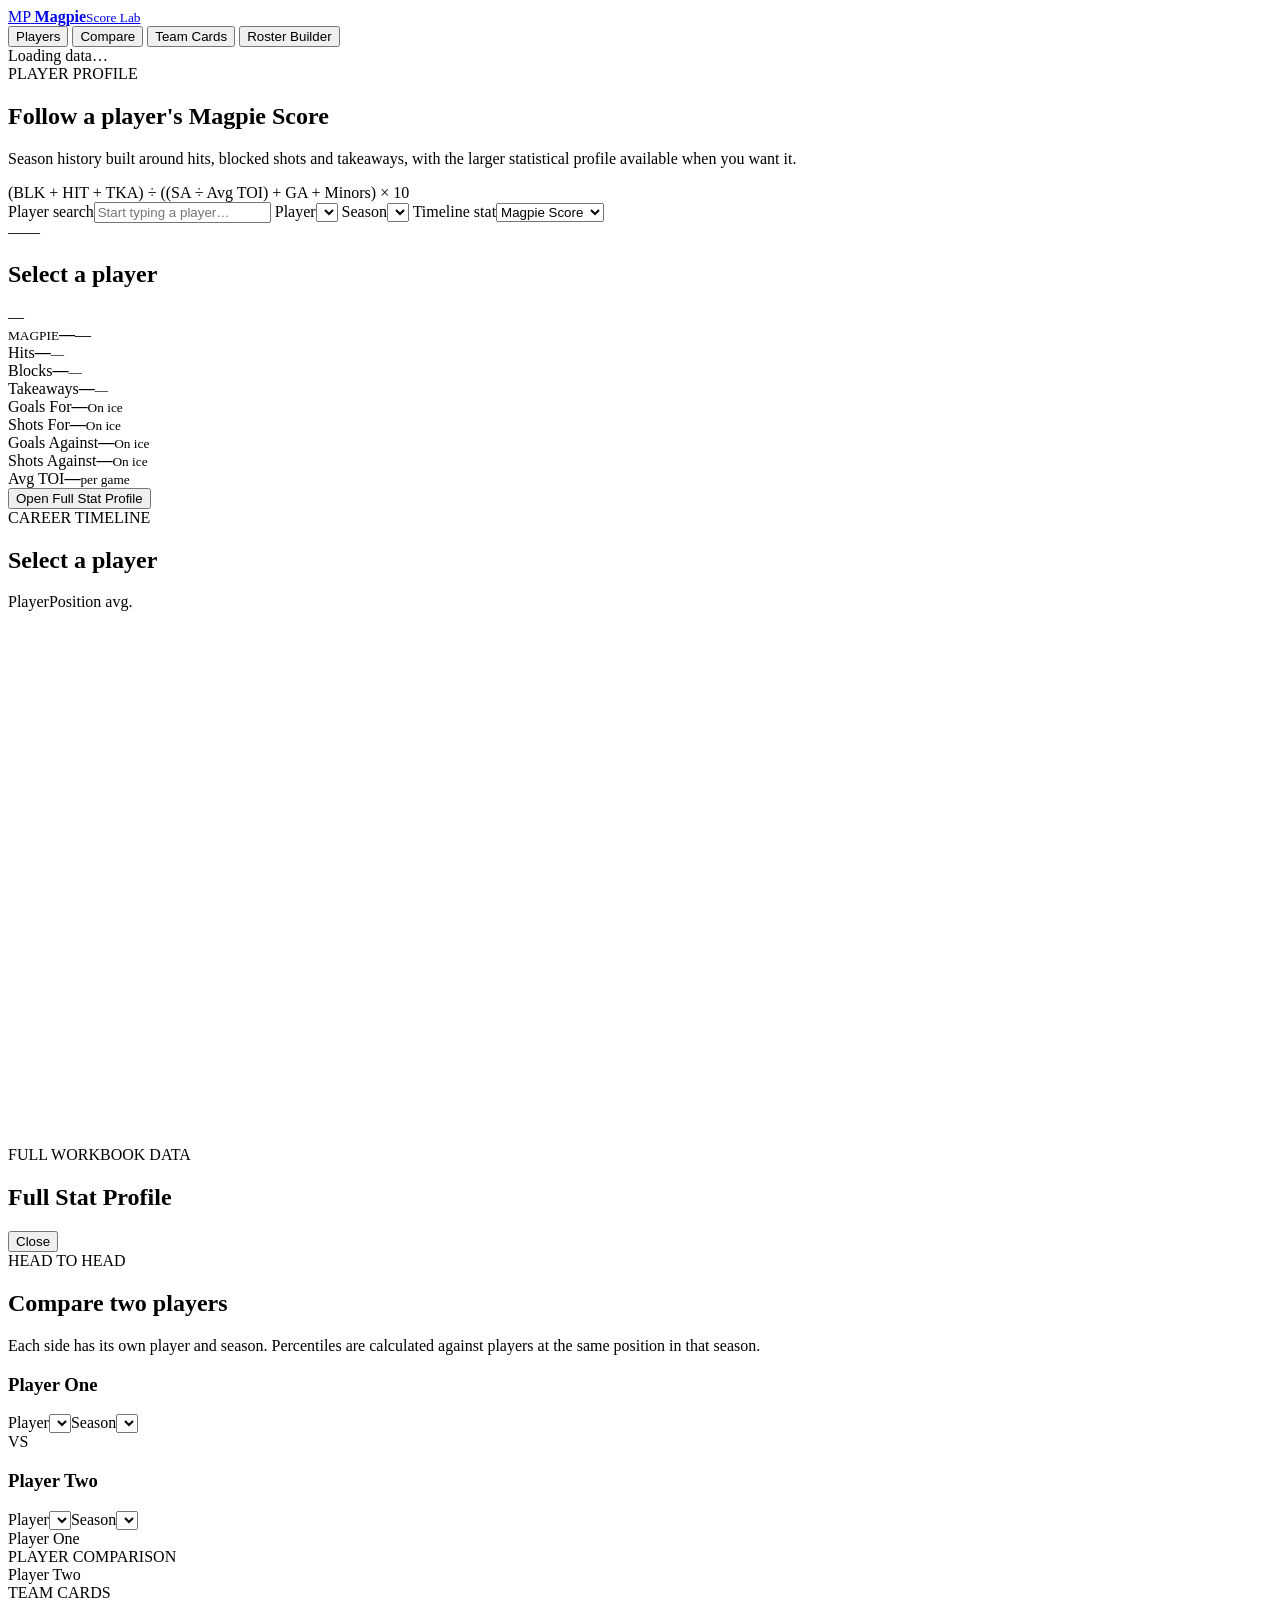
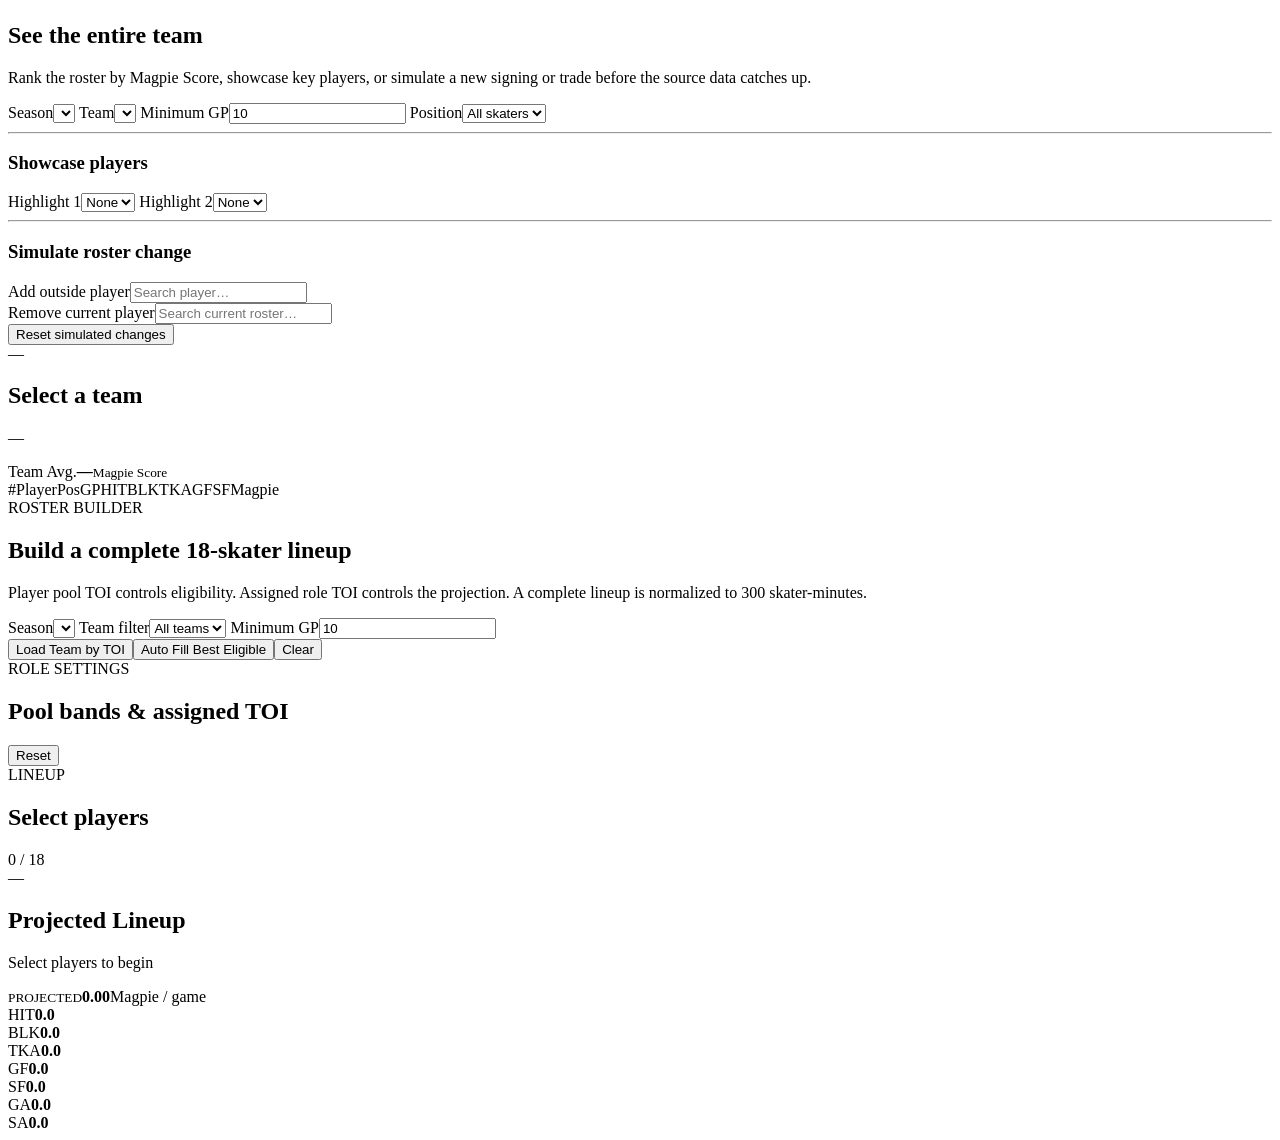
==== commit 82f6535a: "Route roster builder into rebuilt app" ====
--- a/roster-builder.html
+++ b/roster-builder.html
@@ -1 +1 @@
-<!doctype html><html lang="en"><head><meta charset="utf-8"><meta name="viewport" content="width=device-width,initial-scale=1"><meta http-equiv="refresh" content="0;url=index.html#roster"><title>Magpie Score Roster Builder</title><script>location.replace('index.html#roster')</script></head><body><a href="index.html#roster">Open roster builder</a></body></html>
+<!doctype html><html><head><meta charset="utf-8"><meta http-equiv="refresh" content="0; url=index.html#roster"><title>Magpie Score Roster Builder</title></head><body><script>location.replace('index.html#roster')</script></body></html>
